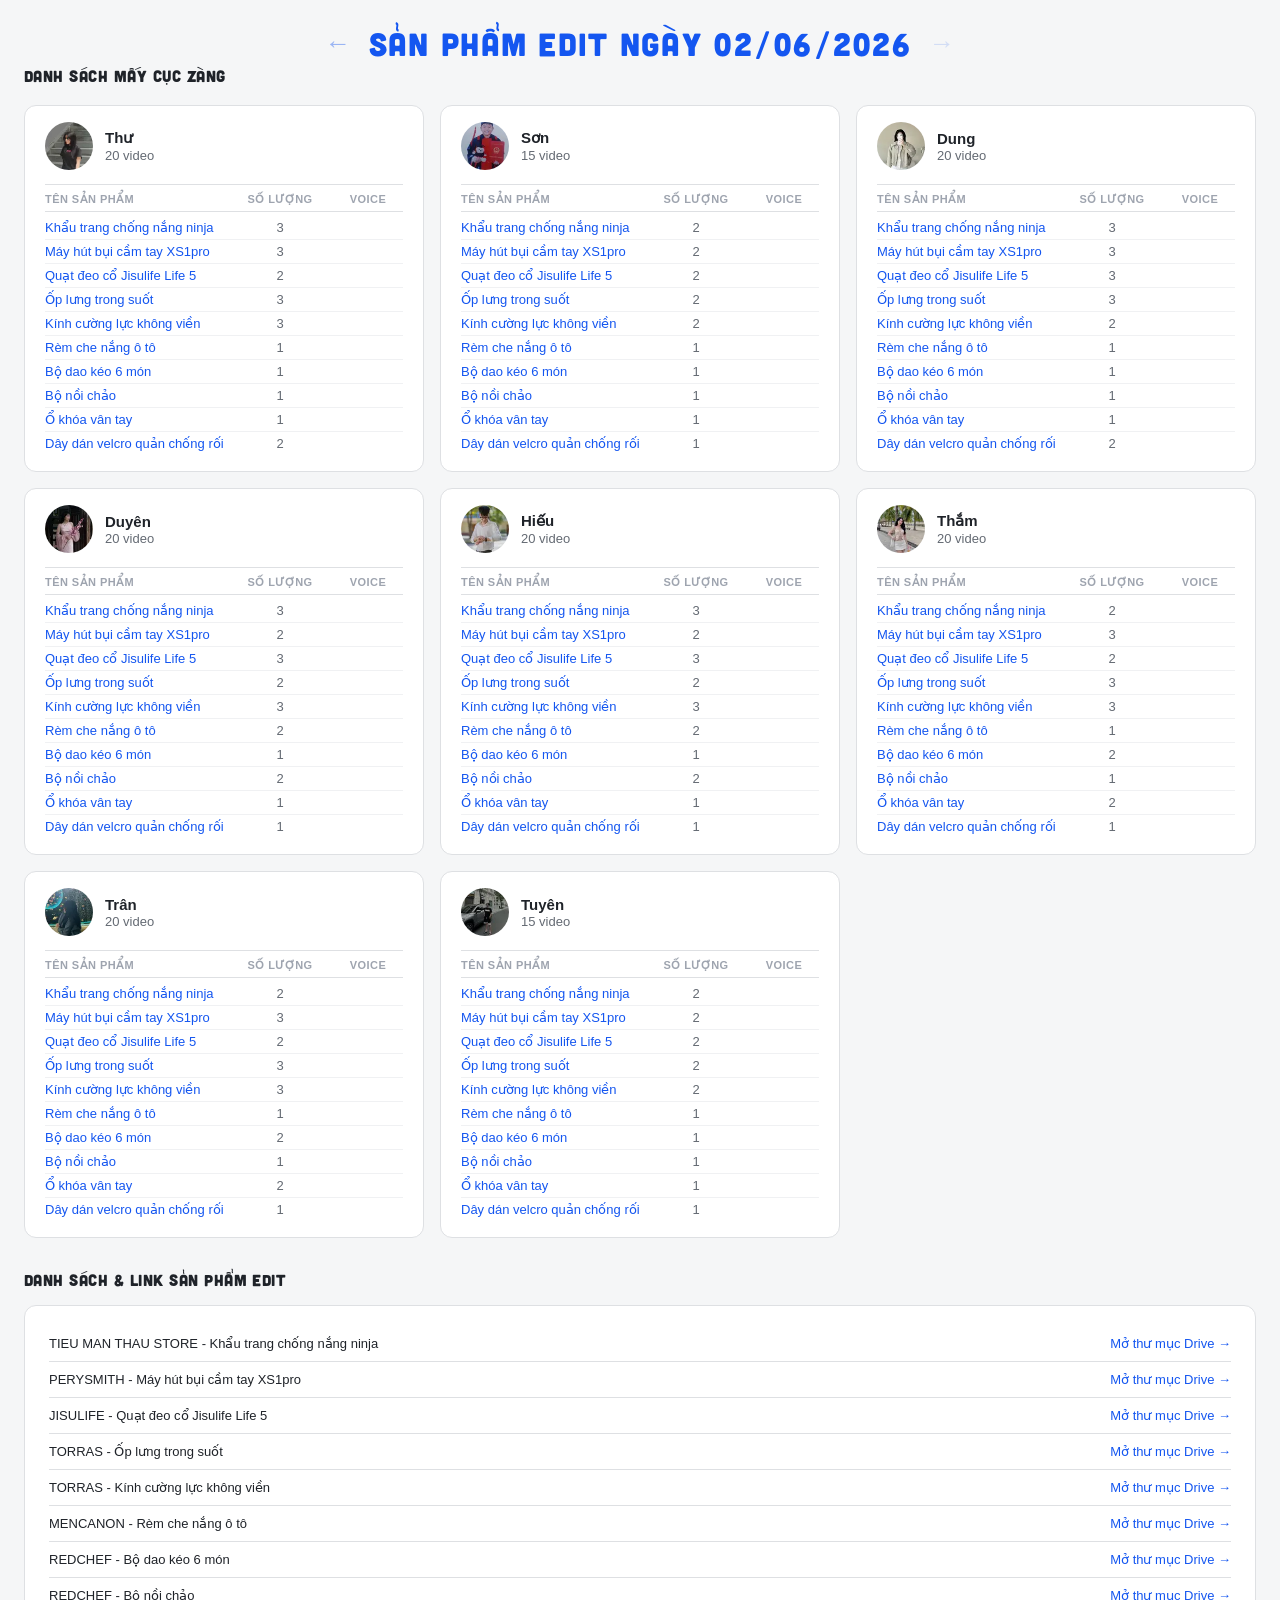
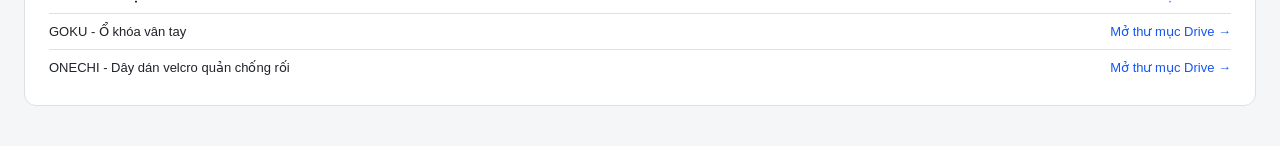
==== index.html @ f5880c79 "Fix: filter voice_state from dates, fix voice format" ====
<!DOCTYPE html>
<html lang="vi">
<head>
<meta charset="UTF-8">
<meta name="viewport" content="width=device-width, initial-scale=1.0">
<title>Phân công edit video</title>
<style>
@font-face{font-family:'Cubano';src:url('[data-uri]') format('opentype');}
*{box-sizing:border-box;margin:0;padding:0}
body{font-family:-apple-system,BlinkMacSystemFont,'Segoe UI',sans-serif;background:#F5F6F7;padding:24px;color:#1F2329}
.date-nav{display:flex;align-items:center;justify-content:center;gap:12px;width:100%;margin-bottom:4px}
.nav-btn{background:none;border:none;font-size:26px;cursor:pointer;color:#1456F0;padding:0 6px;line-height:1;opacity:0.4;transition:opacity .15s}
.nav-btn:hover:not(:disabled){opacity:1}
.nav-btn:disabled{opacity:0.15;cursor:default}
.date-banner{font-family:'Cubano',sans-serif;font-size:32px;font-weight:400;letter-spacing:0.04em;color:#1456F0;text-transform:uppercase}
h1{font-family:'Cubano',sans-serif;font-size:16px;font-weight:400;margin-bottom:20px;color:#1F2329;text-align:left;letter-spacing:0.03em}
.grid{display:grid;grid-template-columns:repeat(auto-fill,minmax(360px,1fr));gap:16px;margin-bottom:32px}
.card{background:#FFFFFF;border:1px solid #DEE0E3;border-radius:12px;padding:16px 20px}
.hdr{display:flex;align-items:center;gap:12px;margin-bottom:14px}
.av{width:48px;height:48px;border-radius:50%;object-fit:cover;flex-shrink:0}
.name{font-weight:600;font-size:15px;color:#1F2329}
.cnt{font-size:13px;color:#646A73;margin-top:1px}
.list{border-top:1px solid #DEE0E3;padding-top:8px}
.sp-header{display:grid;grid-template-columns:1fr 90px 70px;gap:8px;padding:0 0 5px 0;border-bottom:1px solid #DEE0E3;margin-bottom:4px}
.sp-header span{font-size:11px;font-weight:600;color:#9EA4AF;text-transform:uppercase;letter-spacing:0.04em;white-space:nowrap}
.sp-header .sp-vid,.sp-header .sp-voice{text-align:center}
.sp-row{display:grid;grid-template-columns:1fr 90px 70px;align-items:center;gap:8px;padding:4px 0;border-bottom:1px solid #F0F1F3}
.sp-row:last-child{border-bottom:none}
.sp-name{font-size:13px;color:#1456F0;font-weight:500}
.sp-vid{font-size:13px;color:#646A73;text-align:center;white-space:nowrap}
.sp-voice{font-size:13px;color:#D4580A;font-weight:500;text-align:center;white-space:nowrap}
.section{background:#FFFFFF;border:1px solid #DEE0E3;border-radius:12px;padding:20px 24px;margin-bottom:16px}
h2{font-family:'Cubano',sans-serif;font-size:16px;font-weight:400;margin-bottom:16px;color:#1F2329;letter-spacing:0.03em}
.link-table{width:100%;border-collapse:collapse}
.link-table tr{border-bottom:1px solid #DEE0E3}
.link-table tr:last-child{border-bottom:none}
.link-table td{padding:10px 0;font-size:13px}
.link-table td:first-child{color:#1F2329;width:55%}
.link-table td:last-child{text-align:right}
.link-table a{color:#1456F0;text-decoration:none;font-size:13px;font-weight:500}
.link-table a:hover{text-decoration:underline}
.no-link{color:#646A73;font-size:13px}
.loading{color:#646A73;font-size:13px;padding:12px 0}
</style>
</head>
<body>

<div class="date-nav">
  <button class="nav-btn" id="prev-btn" onclick="navigate(-1)" disabled>&#8592;</button>
  <div class="date-banner" id="date-banner">SẢN PHẨM EDIT NGÀY ...</div>
  <button class="nav-btn" id="next-btn" onclick="navigate(1)" disabled>&#8594;</button>
</div>
<h1>Danh sách mấy cục zàng</h1>

<div class="grid">
  <div class="card">
    <div class="hdr">
      <img class="av" src="[data-uri]" alt="Thư">
      <div><div class="name">Thư</div><div class="cnt" id="cnt-Thư"></div></div>
    </div>
    <div class="list" id="list-Thư"></div>
  </div>
  <div class="card">
    <div class="hdr">
      <img class="av" src="[data-uri]" alt="Sơn">
      <div><div class="name">Sơn</div><div class="cnt" id="cnt-Sơn"></div></div>
    </div>
    <div class="list" id="list-Sơn"></div>
  </div>
  <div class="card">
    <div class="hdr">
      <img class="av" src="[data-uri]" alt="Dung">
      <div><div class="name">Dung</div><div class="cnt" id="cnt-Dung"></div></div>
    </div>
    <div class="list" id="list-Dung"></div>
  </div>
  <div class="card">
    <div class="hdr">
      <img class="av" src="[data-uri]" alt="Duyên">
      <div><div class="name">Duyên</div><div class="cnt" id="cnt-Duyên"></div></div>
    </div>
    <div class="list" id="list-Duyên"></div>
  </div>
  <div class="card">
    <div class="hdr">
      <img class="av" src="[data-uri]" alt="Hiếu">
      <div><div class="name">Hiếu</div><div class="cnt" id="cnt-Hiếu"></div></div>
    </div>
    <div class="list" id="list-Hiếu"></div>
  </div>
  <div class="card">
    <div class="hdr">
      <img class="av" src="[data-uri]" alt="Thắm">
      <div><div class="name">Thắm</div><div class="cnt" id="cnt-Thắm"></div></div>
    </div>
    <div class="list" id="list-Thắm"></div>
  </div>
  <div class="card">
    <div class="hdr">
      <img class="av" src="[data-uri]" alt="Trân">
      <div><div class="name">Trân</div><div class="cnt" id="cnt-Trân"></div></div>
    </div>
    <div class="list" id="list-Trân"></div>
  </div>
  <div class="card">
    <div class="hdr">
      <img class="av" src="[data-uri]" alt="Tuyên">
      <div><div class="name">Tuyên</div><div class="cnt" id="cnt-Tuyên"></div></div>
    </div>
    <div class="list" id="list-Tuyên"></div>
  </div>
</div>

<h2>Danh sách &amp; link sản phẩm edit</h2>
<div class="section">
  <table class="link-table" id="link-table"><tr><td class="loading">Đang tải...</td></tr></table>
</div>

<script>
const EMPLOYEES = ['Thư','Sơn','Dung','Duyên','Hiếu','Thắm','Trân','Tuyên'];
let historyData = {};
let dates = [];
let idx = 0;

function cardName(fullName) {
  const idx = fullName.indexOf(' - ');
  return idx === -1 ? fullName : fullName.slice(idx + 3);
}

function fmtDate(iso) {
  const [y,m,d] = iso.split('-');
  return d+'/'+m+'/'+y;
}

function updateNav() {
  document.getElementById('prev-btn').disabled = idx <= 0;
  document.getElementById('next-btn').disabled = idx >= dates.length - 1;
}

function render(date) {
  const data = historyData[date];
  document.getElementById('date-banner').textContent = 'SẢN PHẨM EDIT NGÀY ' + fmtDate(date);
  EMPLOYEES.forEach(emp => {
    const listEl = document.getElementById('list-' + emp);
    const cntEl  = document.getElementById('cnt-'  + emp);
    if (!listEl) return;
    const empData = (data.assignments && data.assignments[emp]) || [];
    // Backward compat: old format là array, new format là {videos, voices}
    const videos = Array.isArray(empData) ? empData : (empData.videos || []);
    const voices = Array.isArray(empData) ? [] : (empData.voices || []);
    // Merge by product name
    const voiceMap = {};
    voices.forEach(v => { voiceMap[v.name] = v; });
    const allNames = [...new Set([...videos.map(v=>v.name), ...voices.map(v=>v.name)])];
    listEl.innerHTML = allNames.map(name => {
      const vid = videos.find(v => v.name === name);
      const voc = voiceMap[name];
      const vidCell = vid ? vid.count : '';
      const vocCell = voc ? (voc.voice_from !== undefined
        ? voc.voice_from + (voc.voice_to > voc.voice_from ? '-' + voc.voice_to : '')
        : voc.count) : '';
      return '<div class="sp-row"><span class="sp-name">'+cardName(name)+'</span><span class="sp-vid">'+vidCell+'</span><span class="sp-voice">'+vocCell+'</span></div>';
    }).join('');
    const totalVid = videos.reduce((s,p) => s+p.count, 0);
    if (cntEl) cntEl.textContent = totalVid + ' video';
    if (allNames.length) {
      listEl.innerHTML = '<div class="sp-header"><span>Tên sản phẩm</span><span class="sp-vid">Số lượng</span><span class="sp-voice">Voice</span></div>' + listEl.innerHTML;
    }
  });
  const table = document.getElementById('link-table');
  const links = data.links || [];
  table.innerHTML = links.map(l =>
    l.url
      ? '<tr><td>'+l.full_name+'</td><td><a href="'+l.url+'" target="_blank">Mở thư mục Drive &#8594;</a></td></tr>'
      : '<tr><td>'+l.full_name+'</td><td><span class="no-link">Không tìm thấy</span></td></tr>'
  ).join('');
}

function navigate(dir) {
  idx = Math.max(0, Math.min(dates.length-1, idx+dir));
  render(dates[idx]);
  updateNav();
}

(async function init() {
  try {
    const res = await fetch('/history.json?t='+Date.now());
    historyData = await res.json();
    dates = Object.keys(historyData).filter(k => /^\d{4}-\d{2}-\d{2}$/.test(k)).sort();
    idx = dates.length - 1;
    render(dates[idx]);
    updateNav();
  } catch(e) {
    const today = new Date();
    const iso = today.getFullYear()+'-'+String(today.getMonth()+1).padStart(2,'0')+'-'+String(today.getDate()).padStart(2,'0');
    document.getElementById('date-banner').textContent = 'SẢN PHẨM EDIT NGÀY ' + fmtDate(iso);
    document.getElementById('link-table').innerHTML = '<tr><td class="loading">Không tải được lịch sử</td></tr>';
  }
})();
</script>
</body>
</html>
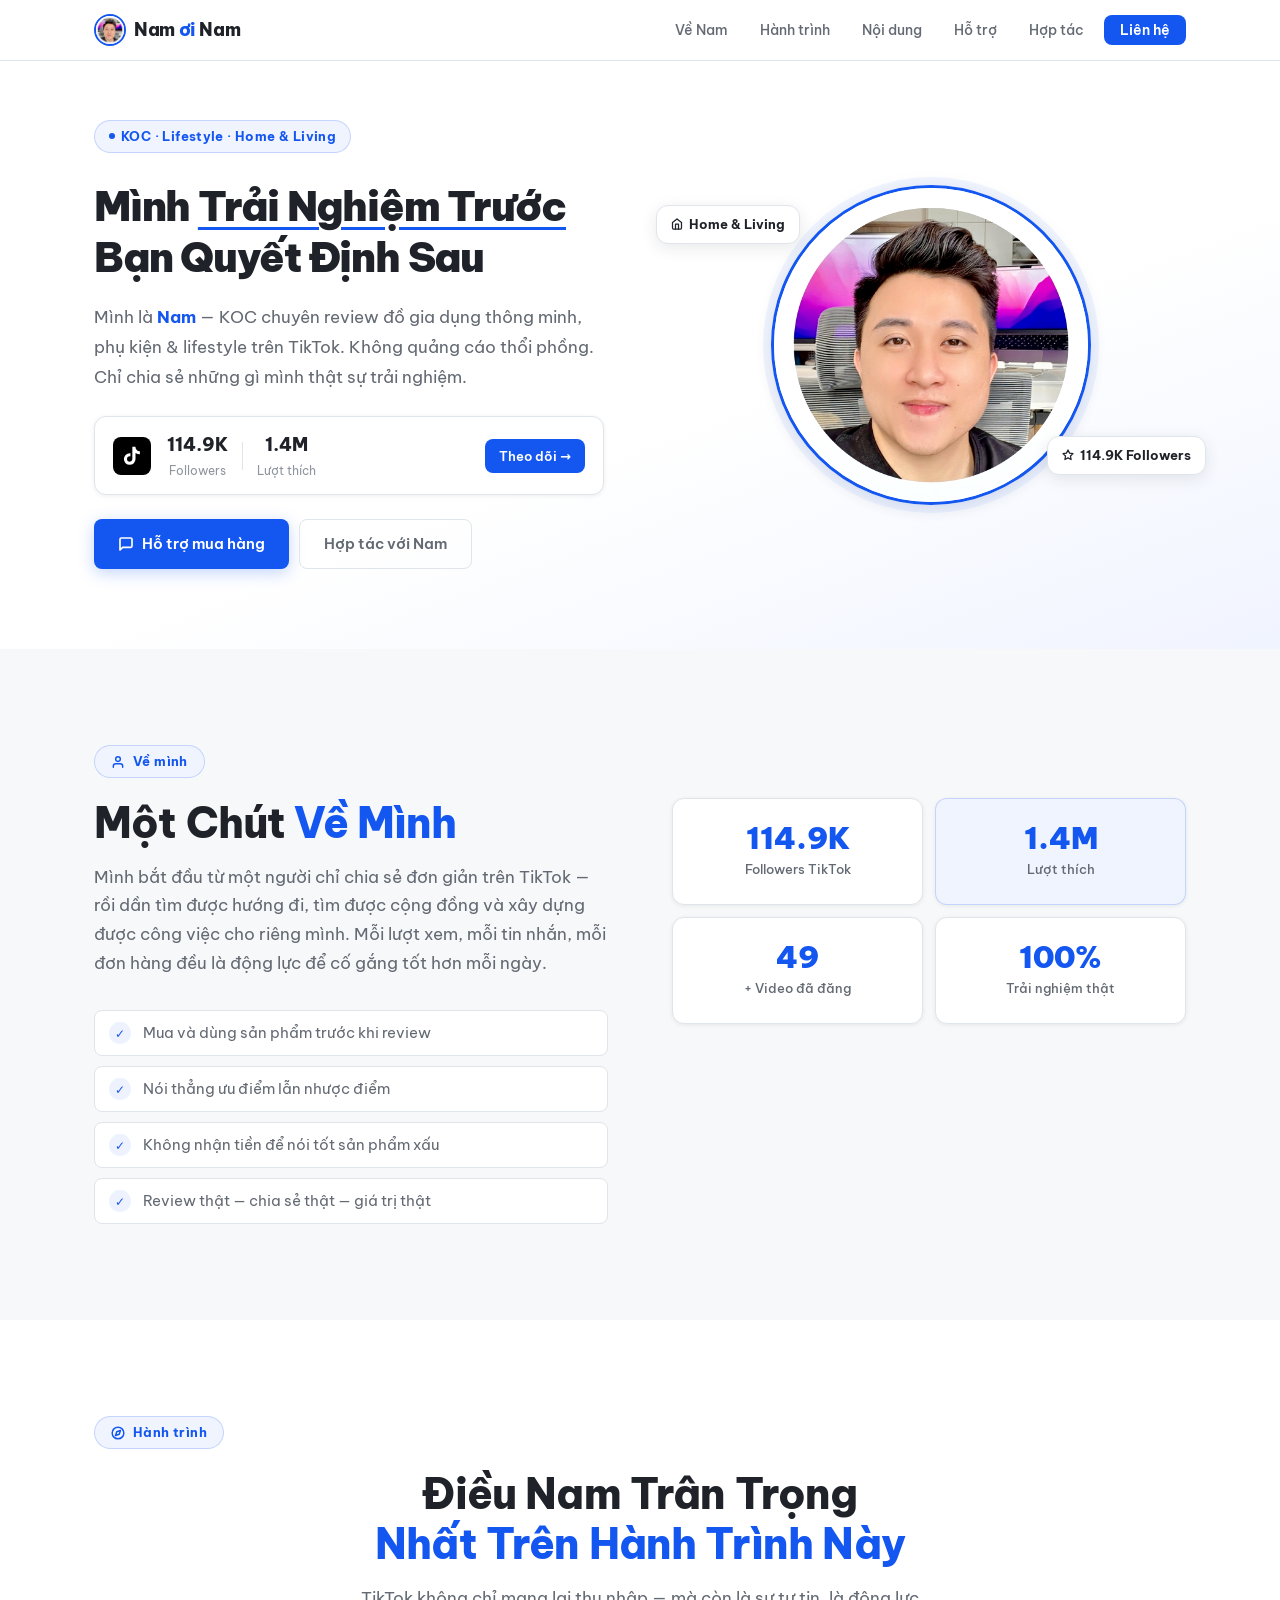
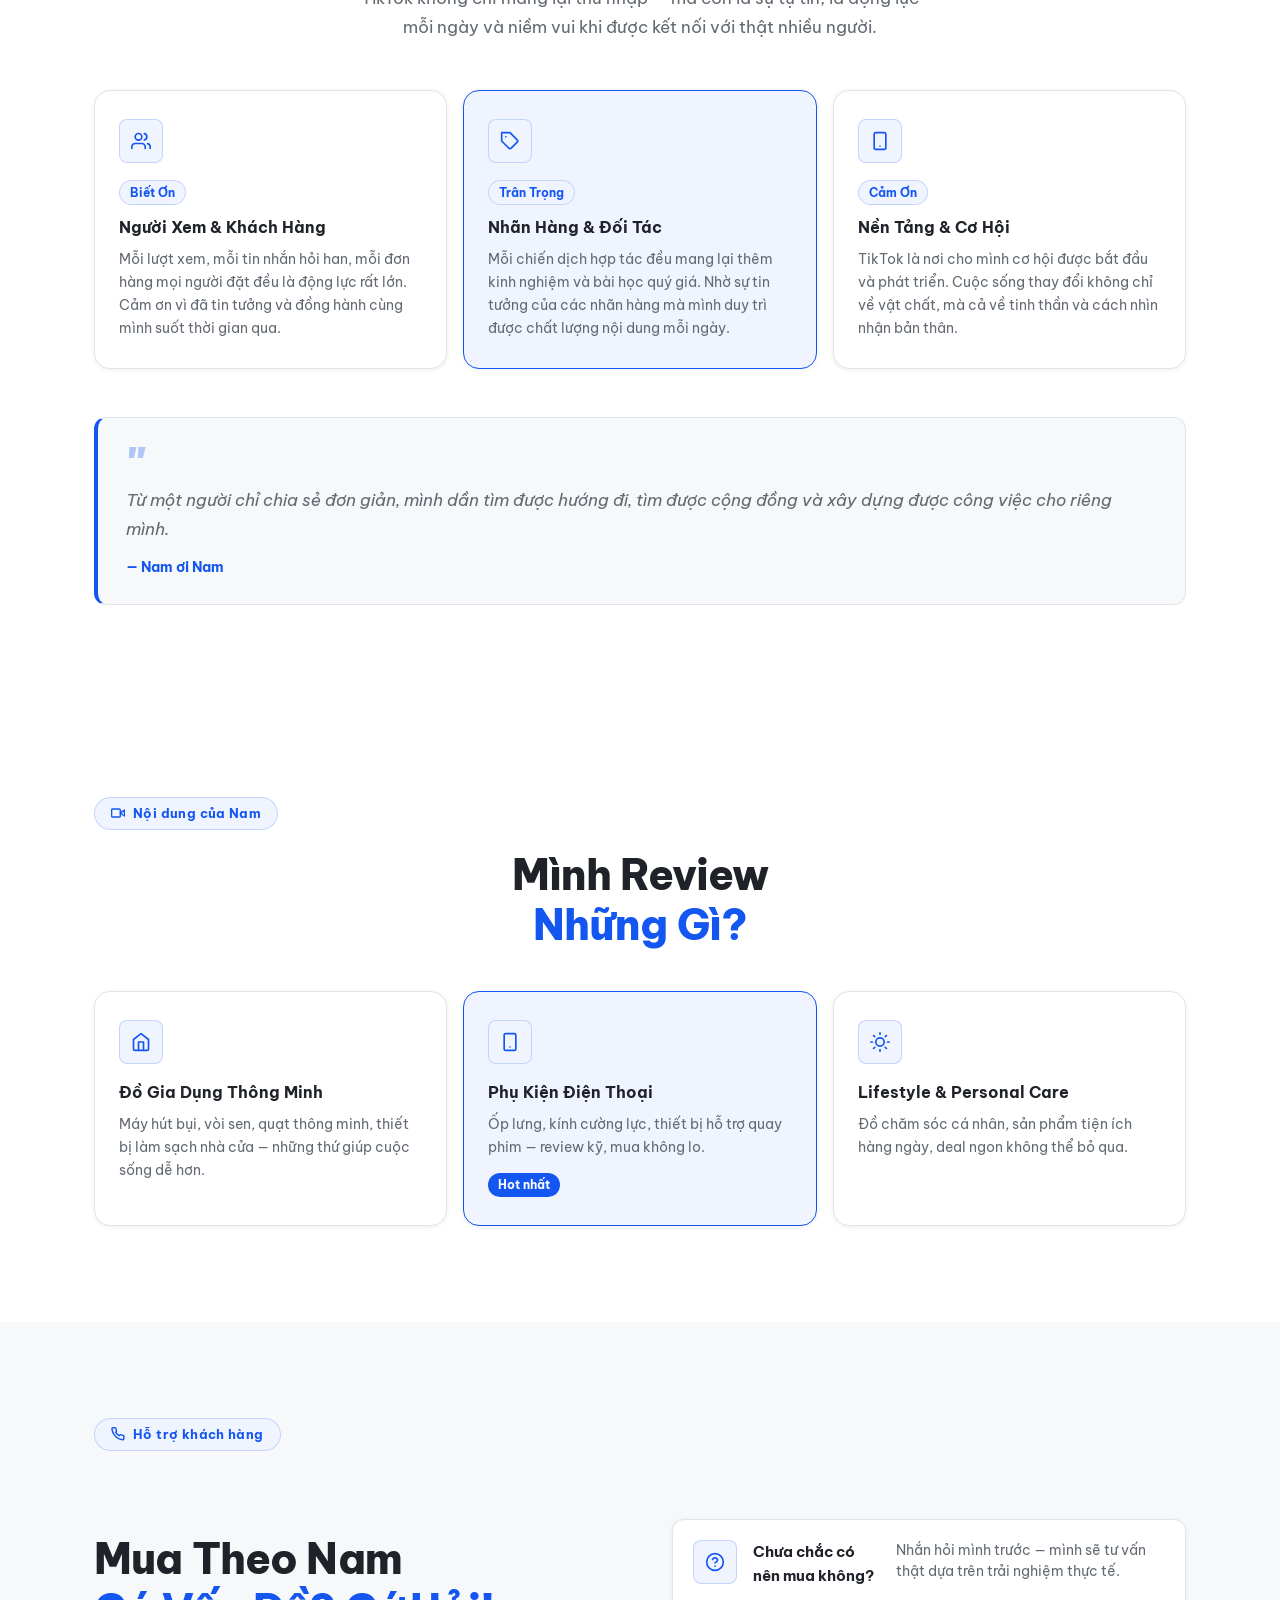
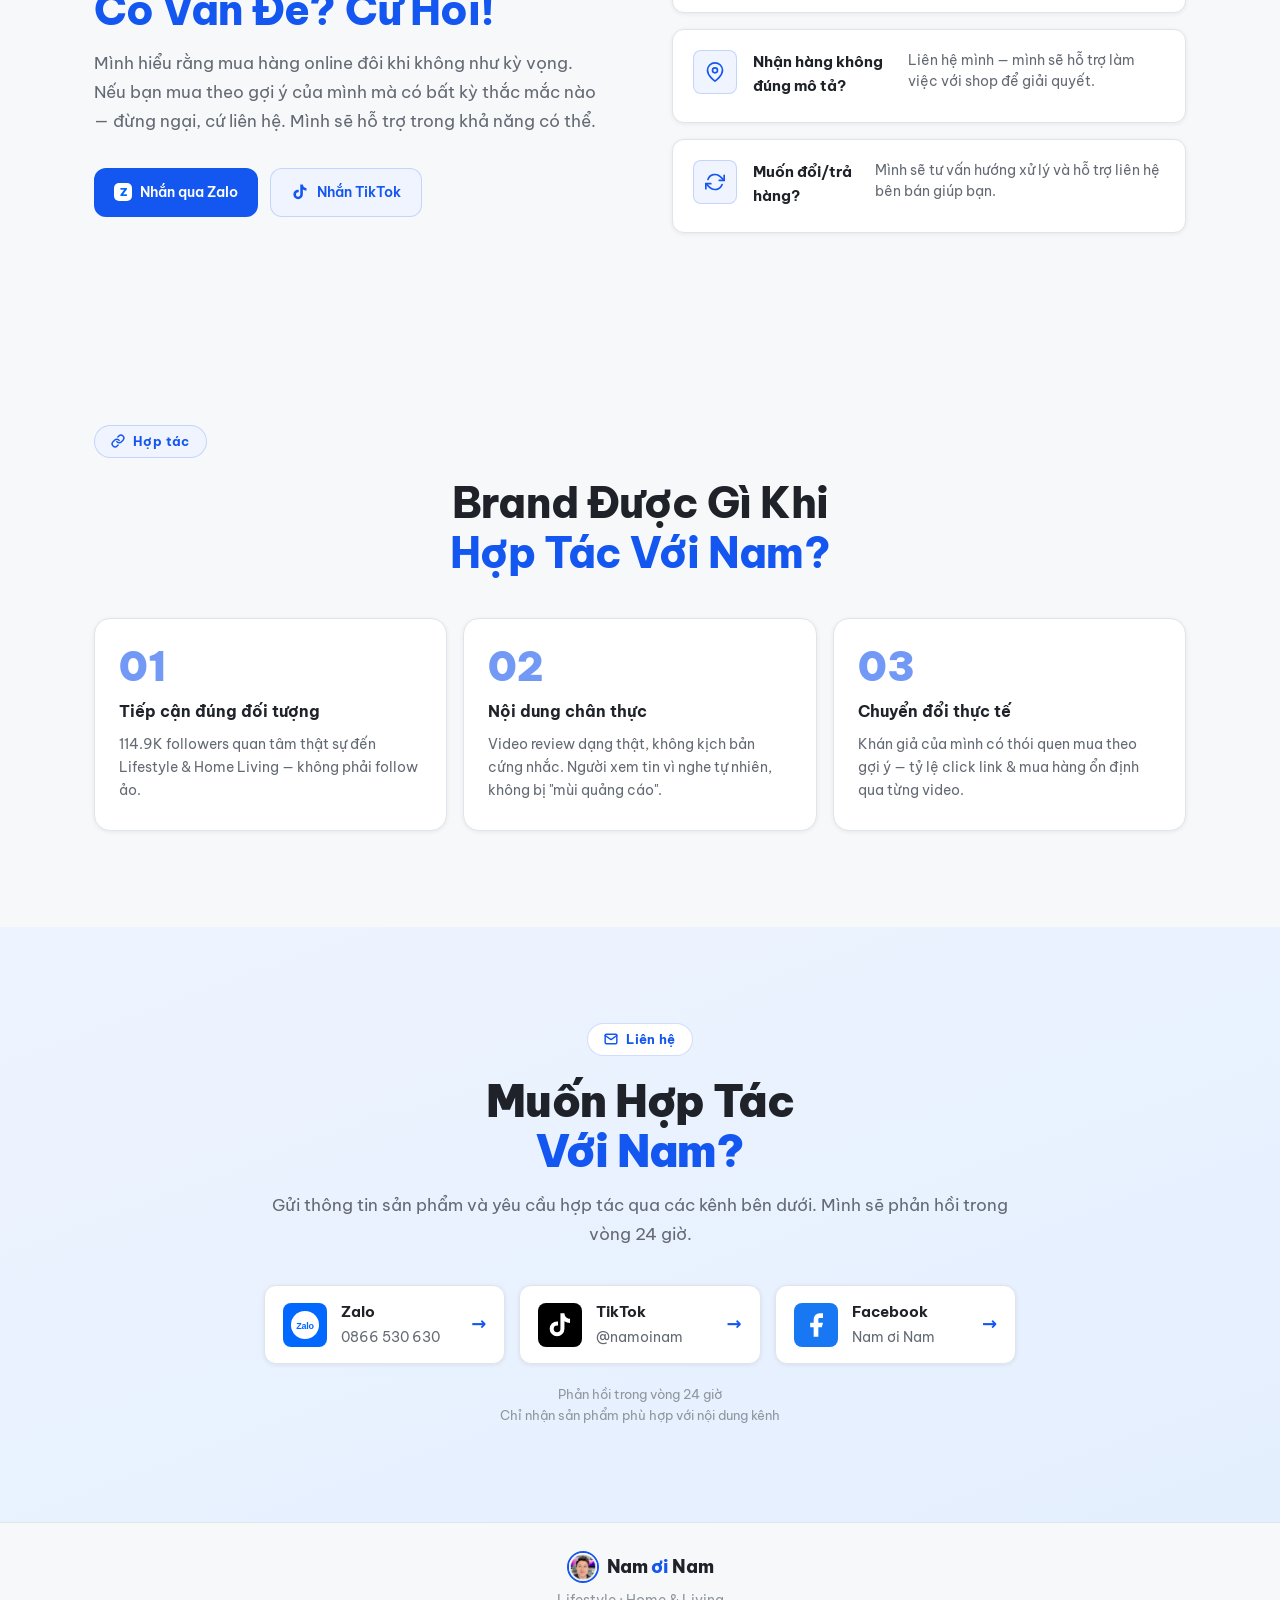
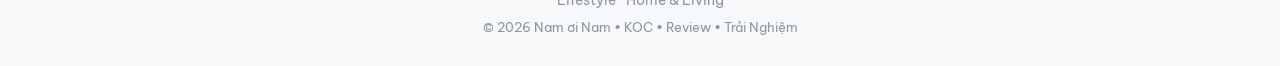
==== commit db374ddb: "Add personal landing page to root" ====
--- a/index.html
+++ b/index.html
@@ -1,202 +1,343 @@
 <!DOCTYPE html>
 <html lang="vi">
 <head>
-<meta charset="UTF-8">
-<meta name="viewport" content="width=device-width, initial-scale=1.0">
-<title>Phân công edit video</title>
-<style>
-@font-face{font-family:'Cubano';src:url('[data-uri]') format('opentype');}
-*{box-sizing:border-box;margin:0;padding:0}
-body{font-family:-apple-system,BlinkMacSystemFont,'Segoe UI',sans-serif;background:#F5F6F7;padding:24px;color:#1F2329}
-.date-nav{display:flex;align-items:center;justify-content:center;gap:12px;width:100%;margin-bottom:4px}
-.nav-btn{background:none;border:none;font-size:26px;cursor:pointer;color:#1456F0;padding:0 6px;line-height:1;opacity:0.4;transition:opacity .15s}
-.nav-btn:hover:not(:disabled){opacity:1}
-.nav-btn:disabled{opacity:0.15;cursor:default}
-.date-banner{font-family:'Cubano',sans-serif;font-size:32px;font-weight:400;letter-spacing:0.04em;color:#1456F0;text-transform:uppercase}
-h1{font-family:'Cubano',sans-serif;font-size:16px;font-weight:400;margin-bottom:20px;color:#1F2329;text-align:left;letter-spacing:0.03em}
-.grid{display:grid;grid-template-columns:repeat(auto-fill,minmax(360px,1fr));gap:16px;margin-bottom:32px}
-.card{background:#FFFFFF;border:1px solid #DEE0E3;border-radius:12px;padding:16px 20px}
-.hdr{display:flex;align-items:center;gap:12px;margin-bottom:14px}
-.av{width:48px;height:48px;border-radius:50%;object-fit:cover;flex-shrink:0}
-.name{font-weight:600;font-size:15px;color:#1F2329}
-.cnt{font-size:13px;color:#646A73;margin-top:1px}
-.list{border-top:1px solid #DEE0E3;padding-top:8px}
-.sp-header{display:grid;grid-template-columns:1fr 90px 70px;gap:8px;padding:0 0 5px 0;border-bottom:1px solid #DEE0E3;margin-bottom:4px}
-.sp-header span{font-size:11px;font-weight:600;color:#9EA4AF;text-transform:uppercase;letter-spacing:0.04em;white-space:nowrap}
-.sp-header .sp-vid,.sp-header .sp-voice{text-align:center}
-.sp-row{display:grid;grid-template-columns:1fr 90px 70px;align-items:center;gap:8px;padding:4px 0;border-bottom:1px solid #F0F1F3}
-.sp-row:last-child{border-bottom:none}
-.sp-name{font-size:13px;color:#1456F0;font-weight:500}
-.sp-vid{font-size:13px;color:#646A73;text-align:center;white-space:nowrap}
-.sp-voice{font-size:13px;color:#D4580A;font-weight:500;text-align:center;white-space:nowrap}
-.section{background:#FFFFFF;border:1px solid #DEE0E3;border-radius:12px;padding:20px 24px;margin-bottom:16px}
-h2{font-family:'Cubano',sans-serif;font-size:16px;font-weight:400;margin-bottom:16px;color:#1F2329;letter-spacing:0.03em}
-.link-table{width:100%;border-collapse:collapse}
-.link-table tr{border-bottom:1px solid #DEE0E3}
-.link-table tr:last-child{border-bottom:none}
-.link-table td{padding:10px 0;font-size:13px}
-.link-table td:first-child{color:#1F2329;width:55%}
-.link-table td:last-child{text-align:right}
-.link-table a{color:#1456F0;text-decoration:none;font-size:13px;font-weight:500}
-.link-table a:hover{text-decoration:underline}
-.no-link{color:#646A73;font-size:13px}
-.loading{color:#646A73;font-size:13px;padding:12px 0}
-</style>
+  <meta charset="UTF-8" />
+  <meta name="viewport" content="width=device-width, initial-scale=1.0" />
+  <title>Nam ơi Nam – KOC Lifestyle & Home Living</title>
+  <meta name="description" content="Nam ơi Nam – KOC review sản phẩm Lifestyle & Home Living. 114.9K followers TikTok. Mình review thật, bạn mua đúng." />
+  <link rel="preconnect" href="https://fonts.googleapis.com" />
+  <link rel="preconnect" href="https://fonts.gstatic.com" crossorigin />
+  <link href="https://fonts.googleapis.com/css2?family=Be+Vietnam+Pro:wght@300;400;500;600;700;800;900&display=swap" rel="stylesheet" />
+  <link rel="stylesheet" href="style.css?v=8" />
+  <link rel="icon" type="image/png" sizes="32x32" href="favicon-32.png" />
+  <link rel="icon" type="image/png" sizes="16x16" href="favicon-16.png" />
+  <link rel="shortcut icon" href="favicon-32.png" />
 </head>
 <body>
 
-<div class="date-nav">
-  <button class="nav-btn" id="prev-btn" onclick="navigate(-1)" disabled>&#8592;</button>
-  <div class="date-banner" id="date-banner">SẢN PHẨM EDIT NGÀY ...</div>
-  <button class="nav-btn" id="next-btn" onclick="navigate(1)" disabled>&#8594;</button>
-</div>
-<h1>Danh sách mấy cục zàng</h1>
-
-<div class="grid">
-  <div class="card">
-    <div class="hdr">
-      <img class="av" src="[data-uri]" alt="Thư">
-      <div><div class="name">Thư</div><div class="cnt" id="cnt-Thư"></div></div>
-    </div>
-    <div class="list" id="list-Thư"></div>
+  <!-- NAVBAR -->
+  <nav class="navbar" id="navbar">
+    <div class="nav-inner">
+      <a href="#hero" class="logo">
+        <div class="logo-icon"><img src="avatar.jpg" alt="Nam ơi Nam" /></div><span class="logo-text">Nam <em>ơi</em> Nam</span></a>
+      <ul class="nav-links" id="nav-links">
+        <li><a href="#about">Về Nam</a></li>
+        <li><a href="#journey">Hành trình</a></li>
+        <li><a href="#content">Nội dung</a></li>
+        <li><a href="#support">Hỗ trợ</a></li>
+        <li><a href="#collab">Hợp tác</a></li>
+        <li><a href="#contact" class="btn-nav">Liên hệ</a></li>
+      </ul>
+      <button class="burger" id="burger" aria-label="Menu">
+        <span></span><span></span><span></span>
+      </button>
+    </div>
+  </nav>
+
+  <!-- MOBILE MENU OVERLAY -->
+  <div id="mobile-menu" class="mobile-menu" role="dialog" aria-modal="true" aria-label="Menu điều hướng">
+    <button class="mobile-menu-close" id="mobile-menu-close" aria-label="Đóng menu">✕</button>
+    <nav>
+      <a href="#about" class="mobile-menu-link">Về Nam</a>
+      <a href="#journey" class="mobile-menu-link">Hành trình</a>
+      <a href="#content" class="mobile-menu-link">Nội dung</a>
+      <a href="#support" class="mobile-menu-link">Hỗ trợ</a>
+      <a href="#collab" class="mobile-menu-link">Hợp tác</a>
+      <a href="#contact" class="mobile-menu-link mobile-menu-cta">Liên hệ</a>
+    </nav>
   </div>
-  <div class="card">
-    <div class="hdr">
-      <img class="av" src="[data-uri]" alt="Sơn">
-      <div><div class="name">Sơn</div><div class="cnt" id="cnt-Sơn"></div></div>
-    </div>
-    <div class="list" id="list-Sơn"></div>
-  </div>
-  <div class="card">
-    <div class="hdr">
-      <img class="av" src="[data-uri]" alt="Dung">
-      <div><div class="name">Dung</div><div class="cnt" id="cnt-Dung"></div></div>
-    </div>
-    <div class="list" id="list-Dung"></div>
-  </div>
-  <div class="card">
-    <div class="hdr">
-      <img class="av" src="[data-uri]" alt="Duyên">
-      <div><div class="name">Duyên</div><div class="cnt" id="cnt-Duyên"></div></div>
-    </div>
-    <div class="list" id="list-Duyên"></div>
-  </div>
-  <div class="card">
-    <div class="hdr">
-      <img class="av" src="[data-uri]" alt="Hiếu">
-      <div><div class="name">Hiếu</div><div class="cnt" id="cnt-Hiếu"></div></div>
-    </div>
-    <div class="list" id="list-Hiếu"></div>
-  </div>
-  <div class="card">
-    <div class="hdr">
-      <img class="av" src="[data-uri]" alt="Thắm">
-      <div><div class="name">Thắm</div><div class="cnt" id="cnt-Thắm"></div></div>
-    </div>
-    <div class="list" id="list-Thắm"></div>
-  </div>
-  <div class="card">
-    <div class="hdr">
-      <img class="av" src="[data-uri]" alt="Trân">
-      <div><div class="name">Trân</div><div class="cnt" id="cnt-Trân"></div></div>
-    </div>
-    <div class="list" id="list-Trân"></div>
-  </div>
-  <div class="card">
-    <div class="hdr">
-      <img class="av" src="[data-uri]" alt="Tuyên">
-      <div><div class="name">Tuyên</div><div class="cnt" id="cnt-Tuyên"></div></div>
-    </div>
-    <div class="list" id="list-Tuyên"></div>
-  </div>
-</div>
-
-<h2>Danh sách &amp; link sản phẩm edit</h2>
-<div class="section">
-  <table class="link-table" id="link-table"><tr><td class="loading">Đang tải...</td></tr></table>
-</div>
-
-<script>
-const EMPLOYEES = ['Thư','Sơn','Dung','Duyên','Hiếu','Thắm','Trân','Tuyên'];
-let historyData = {};
-let dates = [];
-let idx = 0;
-
-function cardName(fullName) {
-  const idx = fullName.indexOf(' - ');
-  return idx === -1 ? fullName : fullName.slice(idx + 3);
-}
-
-function fmtDate(iso) {
-  const [y,m,d] = iso.split('-');
-  return d+'/'+m+'/'+y;
-}
-
-function updateNav() {
-  document.getElementById('prev-btn').disabled = idx <= 0;
-  document.getElementById('next-btn').disabled = idx >= dates.length - 1;
-}
-
-function render(date) {
-  const data = historyData[date];
-  document.getElementById('date-banner').textContent = 'SẢN PHẨM EDIT NGÀY ' + fmtDate(date);
-  EMPLOYEES.forEach(emp => {
-    const listEl = document.getElementById('list-' + emp);
-    const cntEl  = document.getElementById('cnt-'  + emp);
-    if (!listEl) return;
-    const empData = (data.assignments && data.assignments[emp]) || [];
-    // Backward compat: old format là array, new format là {videos, voices}
-    const videos = Array.isArray(empData) ? empData : (empData.videos || []);
-    const voices = Array.isArray(empData) ? [] : (empData.voices || []);
-    // Merge by product name
-    const voiceMap = {};
-    voices.forEach(v => { voiceMap[v.name] = v; });
-    const allNames = [...new Set([...videos.map(v=>v.name), ...voices.map(v=>v.name)])];
-    listEl.innerHTML = allNames.map(name => {
-      const vid = videos.find(v => v.name === name);
-      const voc = voiceMap[name];
-      const vidCell = vid ? vid.count : '';
-      const vocCell = voc ? (voc.voice_from !== undefined
-        ? voc.voice_from + (voc.voice_to > voc.voice_from ? '-' + voc.voice_to : '')
-        : voc.count) : '';
-      return '<div class="sp-row"><span class="sp-name">'+cardName(name)+'</span><span class="sp-vid">'+vidCell+'</span><span class="sp-voice">'+vocCell+'</span></div>';
-    }).join('');
-    const totalVid = videos.reduce((s,p) => s+p.count, 0);
-    if (cntEl) cntEl.textContent = totalVid + ' video';
-    if (allNames.length) {
-      listEl.innerHTML = '<div class="sp-header"><span>Tên sản phẩm</span><span class="sp-vid">Số lượng</span><span class="sp-voice">Voice</span></div>' + listEl.innerHTML;
-    }
-  });
-  const table = document.getElementById('link-table');
-  const links = data.links || [];
-  table.innerHTML = links.map(l =>
-    l.url
-      ? '<tr><td>'+l.full_name+'</td><td><a href="'+l.url+'" target="_blank">Mở thư mục Drive &#8594;</a></td></tr>'
-      : '<tr><td>'+l.full_name+'</td><td><span class="no-link">Không tìm thấy</span></td></tr>'
-  ).join('');
-}
-
-function navigate(dir) {
-  idx = Math.max(0, Math.min(dates.length-1, idx+dir));
-  render(dates[idx]);
-  updateNav();
-}
-
-(async function init() {
-  try {
-    const res = await fetch('/history.json?t='+Date.now());
-    historyData = await res.json();
-    dates = Object.keys(historyData).filter(k => /^\d{4}-\d{2}-\d{2}$/.test(k)).sort();
-    idx = dates.length - 1;
-    render(dates[idx]);
-    updateNav();
-  } catch(e) {
-    const today = new Date();
-    const iso = today.getFullYear()+'-'+String(today.getMonth()+1).padStart(2,'0')+'-'+String(today.getDate()).padStart(2,'0');
-    document.getElementById('date-banner').textContent = 'SẢN PHẨM EDIT NGÀY ' + fmtDate(iso);
-    document.getElementById('link-table').innerHTML = '<tr><td class="loading">Không tải được lịch sử</td></tr>';
-  }
-})();
-</script>
+
+  <!-- HERO -->
+  <section class="hero" id="hero">
+    <div class="hero-inner">
+      <!-- LEFT: Text -->
+      <div class="hero-text">
+        <div class="hero-badge">
+          <span class="dot"></span> KOC · Lifestyle · Home &amp; Living
+        </div>
+        <h1 class="hero-title">
+          Mình <span class="underline">Trải Nghiệm Trước</span><br />
+          Bạn Quyết Định Sau
+        </h1>
+        <p class="hero-desc">
+          Mình là <strong>Nam</strong> — KOC chuyên review đồ gia dụng thông minh, phụ kiện &amp; lifestyle trên TikTok. Không quảng cáo thổi phồng. Chỉ chia sẻ những gì mình thật sự trải nghiệm.
+        </p>
+
+        <!-- TikTok stats -->
+        <div class="tiktok-card">
+          <div class="tt-logo">
+            <svg width="22" height="22" viewBox="0 0 24 24" fill="white"><path d="M19.59 6.69a4.83 4.83 0 0 1-3.77-4.25V2h-3.45v13.67a2.89 2.89 0 0 1-2.88 2.5 2.89 2.89 0 0 1-2.89-2.89 2.89 2.89 0 0 1 2.89-2.89c.28 0 .54.04.79.1V9.01a6.27 6.27 0 0 0-.79-.05 6.34 6.34 0 0 0-6.34 6.34 6.34 6.34 0 0 0 6.34 6.34 6.34 6.34 0 0 0 6.33-6.34V8.69a8.18 8.18 0 0 0 4.78 1.52V6.73a4.85 4.85 0 0 1-1-.04z"/></svg>
+          </div>
+          <div class="tt-stats">
+            <div class="tt-stat">
+              <span class="tt-num">114.9K</span>
+              <span class="tt-label">Followers</span>
+            </div>
+            <div class="tt-divider"></div>
+            <div class="tt-stat">
+              <span class="tt-num">1.4M</span>
+              <span class="tt-label">Lượt thích</span>
+            </div>
+          </div>
+          <a href="https://www.tiktok.com/@namoinam" target="_blank" rel="noopener" class="tt-follow">Theo dõi →</a>
+        </div>
+
+        <div class="hero-ctas">
+          <a href="#support" class="btn-primary">
+            <svg width="16" height="16" viewBox="0 0 24 24" fill="none" stroke="currentColor" stroke-width="2.5" stroke-linecap="round" stroke-linejoin="round"><path d="M21 15a2 2 0 0 1-2 2H7l-4 4V5a2 2 0 0 1 2-2h14a2 2 0 0 1 2 2z"/></svg>
+            Hỗ trợ mua hàng
+          </a>
+          <a href="#collab" class="btn-ghost">Hợp tác với Nam</a>
+        </div>
+      </div>
+
+      <!-- RIGHT: Photo -->
+      <div class="hero-photo">
+        <div class="photo-glow"></div>
+        <div class="photo-ring">
+          <img src="avatar.jpg" alt="Nam ơi Nam – KOC Lifestyle" style="filter: brightness(1.05) contrast(1.02);" />
+        </div>
+        <div class="photo-badge-1">
+          <svg width="12" height="12" viewBox="0 0 24 24" fill="none" stroke="currentColor" stroke-width="2.5" stroke-linecap="round" stroke-linejoin="round"><path d="M3 9l9-7 9 7v11a2 2 0 0 1-2 2H5a2 2 0 0 1-2-2z"/><polyline points="9 22 9 12 15 12 15 22"/></svg>
+          Home &amp; Living
+        </div>
+        <div class="photo-badge-2">
+          <svg width="12" height="12" viewBox="0 0 24 24" fill="none" stroke="currentColor" stroke-width="2.5" stroke-linecap="round" stroke-linejoin="round"><polygon points="12 2 15.09 8.26 22 9.27 17 14.14 18.18 21.02 12 17.77 5.82 21.02 7 14.14 2 9.27 8.91 8.26 12 2"/></svg>
+          114.9K Followers
+        </div>
+      </div>
+    </div>
+  </section>
+
+  <!-- ABOUT -->
+  <section class="about section" id="about">
+    <div class="container">
+      <div class="section-label"><svg width="14" height="14" viewBox="0 0 24 24" fill="none" stroke="currentColor" stroke-width="2.5" stroke-linecap="round" stroke-linejoin="round"><path d="M20 21v-2a4 4 0 0 0-4-4H8a4 4 0 0 0-4 4v2"/><circle cx="12" cy="7" r="4"/></svg> Về mình</div>
+      <div class="about-grid">
+        <div class="about-left">
+          <h2 class="section-title">Một Chút <span class="accent">Về Mình</span></h2>
+          <p class="section-desc">Mình bắt đầu từ một người chỉ chia sẻ đơn giản trên TikTok — rồi dần tìm được hướng đi, tìm được cộng đồng và xây dựng được công việc cho riêng mình. Mỗi lượt xem, mỗi tin nhắn, mỗi đơn hàng đều là động lực để cố gắng tốt hơn mỗi ngày.</p>
+          <div class="trust-list">
+            <div class="trust-item"><span class="trust-check">✓</span> Mua và dùng sản phẩm trước khi review</div>
+            <div class="trust-item"><span class="trust-check">✓</span> Nói thẳng ưu điểm lẫn nhược điểm</div>
+            <div class="trust-item"><span class="trust-check">✓</span> Không nhận tiền để nói tốt sản phẩm xấu</div>
+            <div class="trust-item"><span class="trust-check">✓</span> Review thật — chia sẻ thật — giá trị thật</div>
+          </div>
+        </div>
+        <div class="about-right">
+          <div class="stat-card"><div class="stat-big" data-target="114900">0</div><div class="stat-unit">Followers TikTok</div></div>
+          <div class="stat-card accent-card"><div class="stat-big" data-target="1400000">0</div><div class="stat-unit">Lượt thích</div></div>
+          <div class="stat-card"><div class="stat-big" data-target="50">0</div><div class="stat-unit">+ Video đã đăng</div></div>
+          <div class="stat-card"><div class="stat-big">100%</div><div class="stat-unit">Trải nghiệm thật</div></div>
+        </div>
+      </div>
+    </div>
+  </section>
+
+  <!-- JOURNEY -->
+  <section class="journey section" id="journey">
+    <div class="container">
+      <div class="section-label"><svg width="14" height="14" viewBox="0 0 24 24" fill="none" stroke="currentColor" stroke-width="2.5" stroke-linecap="round" stroke-linejoin="round"><circle cx="12" cy="12" r="10"/><polygon points="16.24 7.76 14.12 14.12 7.76 16.24 9.88 9.88 16.24 7.76"/></svg> Hành trình</div>
+      <h2 class="section-title" style="text-align:center">Điều Nam Trân Trọng<br /><span class="accent">Nhất Trên Hành Trình Này</span></h2>
+      <p class="section-desc" style="text-align:center;max-width:560px;margin:0 auto 48px">TikTok không chỉ mang lại thu nhập — mà còn là sự tự tin, là động lực mỗi ngày và niềm vui khi được kết nối với thật nhiều người.</p>
+      <div class="journey-grid">
+        <div class="journey-card">
+          <div class="icon-box">
+            <svg width="20" height="20" viewBox="0 0 24 24" fill="none" stroke="currentColor" stroke-width="2" stroke-linecap="round" stroke-linejoin="round"><path d="M17 21v-2a4 4 0 0 0-4-4H5a4 4 0 0 0-4 4v2"/><circle cx="9" cy="7" r="4"/><path d="M23 21v-2a4 4 0 0 0-3-3.87"/><path d="M16 3.13a4 4 0 0 1 0 7.75"/></svg>
+          </div>
+          <div class="journey-priority">Biết Ơn</div>
+          <h3>Người Xem &amp; Khách Hàng</h3>
+          <p>Mỗi lượt xem, mỗi tin nhắn hỏi han, mỗi đơn hàng mọi người đặt đều là động lực rất lớn. Cảm ơn vì đã tin tưởng và đồng hành cùng mình suốt thời gian qua.</p>
+        </div>
+        <div class="journey-card featured">
+          <div class="icon-box">
+            <svg width="20" height="20" viewBox="0 0 24 24" fill="none" stroke="currentColor" stroke-width="2" stroke-linecap="round" stroke-linejoin="round"><path d="M20.59 13.41l-7.17 7.17a2 2 0 0 1-2.83 0L2 12V2h10l8.59 8.59a2 2 0 0 1 0 2.82z"/><line x1="7" y1="7" x2="7.01" y2="7"/></svg>
+          </div>
+          <div class="journey-priority">Trân Trọng</div>
+          <h3>Nhãn Hàng &amp; Đối Tác</h3>
+          <p>Mỗi chiến dịch hợp tác đều mang lại thêm kinh nghiệm và bài học quý giá. Nhờ sự tin tưởng của các nhãn hàng mà mình duy trì được chất lượng nội dung mỗi ngày.</p>
+        </div>
+        <div class="journey-card">
+          <div class="icon-box">
+            <svg width="20" height="20" viewBox="0 0 24 24" fill="none" stroke="currentColor" stroke-width="2" stroke-linecap="round" stroke-linejoin="round"><rect x="5" y="2" width="14" height="20" rx="2" ry="2"/><line x1="12" y1="18" x2="12.01" y2="18"/></svg>
+          </div>
+          <div class="journey-priority">Cảm Ơn</div>
+          <h3>Nền Tảng &amp; Cơ Hội</h3>
+          <p>TikTok là nơi cho mình cơ hội được bắt đầu và phát triển. Cuộc sống thay đổi không chỉ về vật chất, mà cả về tinh thần và cách nhìn nhận bản thân.</p>
+        </div>
+      </div>
+      <div class="journey-quote">
+        <span class="quote-mark">"</span>
+        Từ một người chỉ chia sẻ đơn giản, mình dần tìm được hướng đi, tìm được cộng đồng và xây dựng được công việc cho riêng mình.
+        <span class="quote-author">— Nam ơi Nam</span>
+      </div>
+    </div>
+  </section>
+
+  <!-- CONTENT CATEGORIES -->
+  <section class="content-section section" id="content">
+    <div class="container">
+      <div class="section-label"><svg width="14" height="14" viewBox="0 0 24 24" fill="none" stroke="currentColor" stroke-width="2.5" stroke-linecap="round" stroke-linejoin="round"><polygon points="23 7 16 12 23 17 23 7"/><rect x="1" y="5" width="15" height="14" rx="2" ry="2"/></svg> Nội dung của Nam</div>
+      <h2 class="section-title" style="text-align:center">Mình Review<br /><span class="accent">Những Gì?</span></h2>
+      <div class="content-grid">
+        <div class="content-card">
+          <div class="icon-box">
+            <svg width="20" height="20" viewBox="0 0 24 24" fill="none" stroke="currentColor" stroke-width="2" stroke-linecap="round" stroke-linejoin="round"><path d="M3 9l9-7 9 7v11a2 2 0 0 1-2 2H5a2 2 0 0 1-2-2z"/><polyline points="9 22 9 12 15 12 15 22"/></svg>
+          </div>
+          <h3>Đồ Gia Dụng Thông Minh</h3>
+          <p>Máy hút bụi, vòi sen, quạt thông minh, thiết bị làm sạch nhà cửa — những thứ giúp cuộc sống dễ hơn.</p>
+        </div>
+        <div class="content-card featured">
+          <div class="icon-box">
+            <svg width="20" height="20" viewBox="0 0 24 24" fill="none" stroke="currentColor" stroke-width="2" stroke-linecap="round" stroke-linejoin="round"><rect x="5" y="2" width="14" height="20" rx="2" ry="2"/><line x1="12" y1="18" x2="12.01" y2="18"/></svg>
+          </div>
+          <h3>Phụ Kiện Điện Thoại</h3>
+          <p>Ốp lưng, kính cường lực, thiết bị hỗ trợ quay phim — review kỹ, mua không lo.</p>
+          <div class="featured-tag">Hot nhất</div>
+        </div>
+        <div class="content-card">
+          <div class="icon-box">
+            <svg width="20" height="20" viewBox="0 0 24 24" fill="none" stroke="currentColor" stroke-width="2" stroke-linecap="round" stroke-linejoin="round"><circle cx="12" cy="12" r="5"/><line x1="12" y1="1" x2="12" y2="3"/><line x1="12" y1="21" x2="12" y2="23"/><line x1="4.22" y1="4.22" x2="5.64" y2="5.64"/><line x1="18.36" y1="18.36" x2="19.78" y2="19.78"/><line x1="1" y1="12" x2="3" y2="12"/><line x1="21" y1="12" x2="23" y2="12"/><line x1="4.22" y1="19.78" x2="5.64" y2="18.36"/><line x1="18.36" y1="5.64" x2="19.78" y2="4.22"/></svg>
+          </div>
+          <h3>Lifestyle &amp; Personal Care</h3>
+          <p>Đồ chăm sóc cá nhân, sản phẩm tiện ích hàng ngày, deal ngon không thể bỏ qua.</p>
+        </div>
+      </div>
+    </div>
+  </section>
+
+  <!-- CUSTOMER SUPPORT -->
+  <section class="support section" id="support">
+    <div class="container">
+      <div class="section-label"><svg width="14" height="14" viewBox="0 0 24 24" fill="none" stroke="currentColor" stroke-width="2.5" stroke-linecap="round" stroke-linejoin="round"><path d="M22 16.92v3a2 2 0 0 1-2.18 2 19.79 19.79 0 0 1-8.63-3.07A19.5 19.5 0 0 1 4.69 12a19.79 19.79 0 0 1-3.07-8.67A2 2 0 0 1 3.6 1.27h3a2 2 0 0 1 2 1.72c.127.96.361 1.903.7 2.81a2 2 0 0 1-.45 2.11L7.91 8.84a16 16 0 0 0 6 6l1.27-.93a2 2 0 0 1 2.11-.45c.907.339 1.85.573 2.81.7A2 2 0 0 1 22 16.92z"/></svg> Hỗ trợ khách hàng</div>
+      <div class="support-layout">
+        <div class="support-left">
+          <h2 class="section-title">Mua Theo Nam<br /><span class="accent">Có Vấn Đề? Cứ Hỏi!</span></h2>
+          <p class="section-desc">Mình hiểu rằng mua hàng online đôi khi không như kỳ vọng. Nếu bạn mua theo gợi ý của mình mà có bất kỳ thắc mắc nào — đừng ngại, cứ liên hệ. Mình sẽ hỗ trợ trong khả năng có thể.</p>
+          <div class="support-channels">
+            <a href="https://zalo.me/0866530630" target="_blank" rel="noopener" class="support-btn" id="support-zalo">
+              <span class="zalo-badge">Z</span>
+              Nhắn qua Zalo
+            </a>
+            <a href="https://www.tiktok.com/@namoinam" target="_blank" rel="noopener" class="support-btn secondary" id="support-tiktok">
+              <svg width="18" height="18" viewBox="0 0 24 24" fill="currentColor"><path d="M19.59 6.69a4.83 4.83 0 0 1-3.77-4.25V2h-3.45v13.67a2.89 2.89 0 0 1-2.88 2.5 2.89 2.89 0 0 1-2.89-2.89 2.89 2.89 0 0 1 2.89-2.89c.28 0 .54.04.79.1V9.01a6.27 6.27 0 0 0-.79-.05 6.34 6.34 0 0 0-6.34 6.34 6.34 6.34 0 0 0 6.34 6.34 6.34 6.34 0 0 0 6.33-6.34V8.69a8.18 8.18 0 0 0 4.78 1.52V6.73a4.85 4.85 0 0 1-1-.04z"/></svg>
+              Nhắn TikTok
+            </a>
+          </div>
+        </div>
+        <div class="support-right">
+          <div class="support-card">
+            <div class="icon-box">
+              <svg width="20" height="20" viewBox="0 0 24 24" fill="none" stroke="currentColor" stroke-width="2" stroke-linecap="round" stroke-linejoin="round"><circle cx="12" cy="12" r="10"/><path d="M9.09 9a3 3 0 0 1 5.83 1c0 2-3 3-3 3"/><line x1="12" y1="17" x2="12.01" y2="17"/></svg>
+            </div>
+            <h4>Chưa chắc có nên mua không?</h4>
+            <p>Nhắn hỏi mình trước — mình sẽ tư vấn thật dựa trên trải nghiệm thực tế.</p>
+          </div>
+          <div class="support-card">
+            <div class="icon-box">
+              <svg width="20" height="20" viewBox="0 0 24 24" fill="none" stroke="currentColor" stroke-width="2" stroke-linecap="round" stroke-linejoin="round"><path d="M21 10c0 7-9 13-9 13s-9-6-9-13a9 9 0 0 1 18 0z"/><circle cx="12" cy="10" r="3"/></svg>
+            </div>
+            <h4>Nhận hàng không đúng mô tả?</h4>
+            <p>Liên hệ mình — mình sẽ hỗ trợ làm việc với shop để giải quyết.</p>
+          </div>
+          <div class="support-card">
+            <div class="icon-box">
+              <svg width="20" height="20" viewBox="0 0 24 24" fill="none" stroke="currentColor" stroke-width="2" stroke-linecap="round" stroke-linejoin="round"><polyline points="23 4 23 10 17 10"/><polyline points="1 20 1 14 7 14"/><path d="M3.51 9a9 9 0 0 1 14.85-3.36L23 10M1 14l4.64 4.36A9 9 0 0 0 20.49 15"/></svg>
+            </div>
+            <h4>Muốn đổi/trả hàng?</h4>
+            <p>Mình sẽ tư vấn hướng xử lý và hỗ trợ liên hệ bên bán giúp bạn.</p>
+          </div>
+        </div>
+      </div>
+    </div>
+  </section>
+
+  <!-- WHY WORK WITH ME -->
+  <section class="collab section" id="collab">
+    <div class="container">
+      <div class="section-label"><svg width="14" height="14" viewBox="0 0 24 24" fill="none" stroke="currentColor" stroke-width="2.5" stroke-linecap="round" stroke-linejoin="round"><path d="M10 13a5 5 0 0 0 7.54.54l3-3a5 5 0 0 0-7.07-7.07l-1.72 1.71"/><path d="M14 11a5 5 0 0 0-7.54-.54l-3 3a5 5 0 0 0 7.07 7.07l1.71-1.71"/></svg> Hợp tác</div>
+      <h2 class="section-title" style="text-align:center">Brand Được Gì Khi<br /><span class="accent">Hợp Tác Với Nam?</span></h2>
+      <div class="collab-grid">
+        <div class="collab-card">
+          <div class="collab-num">01</div>
+          <h3>Tiếp cận đúng đối tượng</h3>
+          <p>114.9K followers quan tâm thật sự đến Lifestyle &amp; Home Living — không phải follow ảo.</p>
+        </div>
+        <div class="collab-card">
+          <div class="collab-num">02</div>
+          <h3>Nội dung chân thực</h3>
+          <p>Video review dạng thật, không kịch bản cứng nhắc. Người xem tin vì nghe tự nhiên, không bị "mùi quảng cáo".</p>
+        </div>
+        <div class="collab-card">
+          <div class="collab-num">03</div>
+          <h3>Chuyển đổi thực tế</h3>
+          <p>Khán giả của mình có thói quen mua theo gợi ý — tỷ lệ click link &amp; mua hàng ổn định qua từng video.</p>
+        </div>
+      </div>
+    </div>
+  </section>
+
+  <!-- CONTACT / CTA -->
+  <section class="contact section" id="contact">
+    <div class="contact-glow"></div>
+    <div class="container contact-inner">
+      <div class="section-label"><svg width="14" height="14" viewBox="0 0 24 24" fill="none" stroke="currentColor" stroke-width="2.5" stroke-linecap="round" stroke-linejoin="round"><path d="M4 4h16c1.1 0 2 .9 2 2v12c0 1.1-.9 2-2 2H4c-1.1 0-2-.9-2-2V6c0-1.1.9-2 2-2z"/><polyline points="22,6 12,13 2,6"/></svg> Liên hệ</div>
+      <h2 class="cta-title">Muốn Hợp Tác<br /><span class="accent">Với Nam?</span></h2>
+      <p class="cta-desc">Gửi thông tin sản phẩm và yêu cầu hợp tác qua các kênh bên dưới. Mình sẽ phản hồi trong vòng 24 giờ.</p>
+
+      <div class="contact-channels">
+        <a href="https://zalo.me/0866530630" target="_blank" rel="noopener" class="channel-card" id="zalo-contact">
+          <div class="channel-icon zalo-icon">
+            <svg width="28" height="28" viewBox="0 0 100 100" xmlns="http://www.w3.org/2000/svg">
+              <circle cx="50" cy="50" r="50" fill="white"/>
+              <text x="50" y="63" text-anchor="middle" font-family="Arial Rounded MT Bold, Arial, sans-serif" font-size="32" font-weight="bold" fill="#0068FF" letter-spacing="-1">Zalo</text>
+            </svg>
+          </div>
+          <div class="channel-info">
+            <strong>Zalo</strong>
+            <span>0866 530 630</span>
+          </div>
+          <div class="channel-arrow">→</div>
+        </a>
+
+        <a href="https://www.tiktok.com/@namoinam" target="_blank" rel="noopener" class="channel-card" id="tiktok-contact">
+          <div class="channel-icon tt-icon">
+            <svg width="28" height="28" viewBox="0 0 24 24" fill="white"><path d="M19.59 6.69a4.83 4.83 0 0 1-3.77-4.25V2h-3.45v13.67a2.89 2.89 0 0 1-2.88 2.5 2.89 2.89 0 0 1-2.89-2.89 2.89 2.89 0 0 1 2.89-2.89c.28 0 .54.04.79.1V9.01a6.27 6.27 0 0 0-.79-.05 6.34 6.34 0 0 0-6.34 6.34 6.34 6.34 0 0 0 6.34 6.34 6.34 6.34 0 0 0 6.33-6.34V8.69a8.18 8.18 0 0 0 4.78 1.52V6.73a4.85 4.85 0 0 1-1-.04z"/></svg>
+          </div>
+          <div class="channel-info">
+            <strong>TikTok</strong>
+            <span>@namoinam</span>
+          </div>
+          <div class="channel-arrow">→</div>
+        </a>
+
+        <a href="https://www.facebook.com/share/1CkhcAQ3W4/?mibextid=wwXIfr" target="_blank" rel="noopener" class="channel-card" id="fb-contact">
+          <div class="channel-icon fb-icon">
+            <svg width="28" height="28" viewBox="0 0 24 24" fill="white"><path d="M18 2h-3a5 5 0 0 0-5 5v3H7v4h3v8h4v-8h3l1-4h-4V7a1 1 0 0 1 1-1h3z"/></svg>
+          </div>
+          <div class="channel-info">
+            <strong>Facebook</strong>
+            <span>Nam ơi Nam</span>
+          </div>
+          <div class="channel-arrow">→</div>
+        </a>
+      </div>
+
+      <p class="contact-note">Phản hồi trong vòng 24 giờ<br>Chỉ nhận sản phẩm phù hợp với nội dung kênh</p>
+    </div>
+  </section>
+
+  <!-- FOOTER -->
+  <footer class="footer">
+    <div class="container footer-inner">
+      <a href="#hero" class="logo">
+        <div class="logo-icon"><img src="avatar.jpg" alt="Nam ơi Nam" /></div><span class="logo-text">Nam <em>ơi</em> Nam</span>
+      </a>
+      <p>Lifestyle · Home &amp; Living</p>
+      <p class="footer-copy">© 2026 Nam ơi Nam • KOC • Review • Trải Nghiệm</p>
+    </div>
+  </footer>
+
+  <script src="script.js"></script>
 </body>
-</html>+</html>
--- a/style.css
+++ b/style.css
@@ -0,0 +1,714 @@
+/* =============================================
+   NAM ƠI NAM — Lark Style Design System
+   White + Blue #1456F0
+   ============================================= */
+
+*, *::before, *::after { box-sizing: border-box; margin: 0; padding: 0; }
+
+:root {
+  --bg:           #FFFFFF;
+  --bg-soft:      #F7F8FA;
+  --bg-blue:      #F0F4FF;
+  --blue:         #1456F0;
+  --blue-hover:   #0442D2;
+  --blue-light:   #336DF4;
+  --blue-dim:     rgba(20,86,240,0.08);
+  --blue-border:  rgba(20,86,240,0.2);
+  --text:         #1F2329;
+  --text-sub:     #646A73;
+  --text-muted:   #8F959E;
+  --border:       #E0E5EB;
+  --border-dark:  #C9D0D8;
+  --card-bg:      #FFFFFF;
+  --radius-sm:    8px;
+  --radius-md:    12px;
+  --radius-lg:    16px;
+  --radius-xl:    24px;
+  --trans:        all 0.2s cubic-bezier(0.4,0,0.2,1);
+  --shadow-sm:    0 1px 4px rgba(31,35,41,0.08);
+  --shadow-md:    0 4px 16px rgba(31,35,41,0.1);
+  --shadow-blue:  0 4px 16px rgba(20,86,240,0.25);
+}
+
+html { scroll-behavior: smooth; }
+
+body {
+  font-family: 'Be Vietnam Pro', -apple-system, BlinkMacSystemFont, 'Segoe UI', system-ui, sans-serif;
+  background: var(--bg);
+  color: var(--text);
+  line-height: 1.6;
+  overflow-x: hidden;
+}
+
+::-webkit-scrollbar { width: 5px; }
+::-webkit-scrollbar-track { background: var(--bg-soft); }
+::-webkit-scrollbar-thumb { background: var(--blue); border-radius: 999px; }
+
+/* ---- UTILS ---- */
+.accent { color: var(--blue); }
+.container { max-width: 1140px; margin: 0 auto; padding: 0 24px; }
+.section { padding: 96px 0; }
+
+.icon-box {
+  width: 44px; height: 44px;
+  background: var(--bg-blue);
+  border: 1px solid var(--blue-border);
+  border-radius: var(--radius-sm);
+  display: flex; align-items: center; justify-content: center;
+  color: var(--blue);
+  margin-bottom: 16px;
+  flex-shrink: 0;
+}
+
+.section-label {
+  display: inline-flex; align-items: center; gap: 8px;
+  background: var(--bg-blue);
+  border: 1px solid var(--blue-border);
+  color: var(--blue);
+  border-radius: 999px; padding: 5px 16px;
+  font-size: 0.8125rem; font-weight: 700;
+  letter-spacing: 0.03em; margin-bottom: 20px;
+}
+
+.section-title {
+  font-size: clamp(1.75rem, 4vw, 2.625rem);
+  font-weight: 800; line-height: 1.2;
+  letter-spacing: -0.02em; margin-bottom: 14px;
+  color: var(--text);
+}
+
+.section-desc { color: var(--text-sub); font-size: 1.0625rem; line-height: 1.7; margin-bottom: 32px; }
+
+/* ---- BUTTONS ---- */
+.btn-primary {
+  display: inline-flex; align-items: center; gap: 8px;
+  background: var(--blue);
+  color: #fff; border: none;
+  border-radius: var(--radius-sm);
+  padding: 12px 24px;
+  font-size: 0.9375rem; font-weight: 600;
+  cursor: pointer; text-decoration: none;
+  transition: var(--trans);
+  box-shadow: var(--shadow-blue);
+}
+.btn-primary:hover { background: var(--blue-hover); transform: translateY(-1px); box-shadow: 0 6px 20px rgba(20,86,240,0.35); }
+.btn-primary:active { transform: translateY(0); }
+
+.btn-ghost {
+  display: inline-flex; align-items: center; gap: 8px;
+  background: transparent;
+  color: var(--text-sub);
+  border: 1px solid var(--border);
+  border-radius: var(--radius-sm);
+  padding: 12px 24px;
+  font-size: 0.9375rem; font-weight: 600;
+  cursor: pointer; text-decoration: none;
+  transition: var(--trans);
+}
+.btn-ghost:hover { border-color: var(--blue); color: var(--blue); background: var(--bg-blue); }
+
+/* =============================================
+   NAVBAR
+   ============================================= */
+.navbar {
+  position: fixed; top: 0; left: 0; right: 0; z-index: 1000;
+  padding: 0; transition: var(--trans);
+  background: rgba(255,255,255,0.85);
+  backdrop-filter: blur(12px);
+  -webkit-backdrop-filter: blur(12px);
+  border-bottom: 1px solid var(--border);
+}
+
+.nav-inner {
+  max-width: 1140px; margin: 0 auto; padding: 0 24px;
+  display: flex; align-items: center; justify-content: space-between;
+  height: 60px;
+}
+
+.logo {
+  display: flex; align-items: center; gap: 8px;
+  font-size: 1.125rem; font-weight: 800;
+  text-decoration: none; color: var(--text);
+  letter-spacing: -0.02em;
+}
+.logo-icon {
+  width: 32px; height: 32px; border-radius: 50%;
+  border: 2px solid var(--blue);
+  overflow: hidden;
+  flex-shrink: 0;
+}
+.logo-icon img {
+  width: 100%; height: 100%; object-fit: cover; display: block;
+}
+.logo-text { display: inline; letter-spacing: -0.02em; }
+.logo-text em { color: var(--blue); font-style: normal; }
+
+.nav-links {
+  display: flex; align-items: center; gap: 8px; list-style: none;
+}
+.nav-links a {
+  text-decoration: none; color: var(--text-sub);
+  font-weight: 500; font-size: 0.9rem;
+  padding: 6px 12px; border-radius: var(--radius-sm);
+  transition: var(--trans);
+}
+.nav-links a:hover { color: var(--text); background: var(--bg-soft); }
+
+.btn-nav {
+  background: var(--blue) !important;
+  color: #fff !important;
+  border-radius: var(--radius-sm) !important;
+  padding: 6px 16px !important;
+  font-weight: 600 !important;
+}
+.btn-nav:hover { background: var(--blue-hover) !important; color: #fff !important; }
+
+.burger {
+  display: none; flex-direction: column; gap: 5px;
+  background: none; border: none; cursor: pointer; padding: 4px;
+}
+.burger span { display: block; width: 22px; height: 2px; background: var(--text); border-radius: 2px; transition: var(--trans); }
+
+/* =============================================
+   HERO
+   ============================================= */
+.hero {
+  padding: 120px 0 80px;
+  background: linear-gradient(160deg, #fff 60%, var(--bg-blue) 100%);
+}
+.hero-inner {
+  max-width: 1140px; margin: 0 auto; padding: 0 24px;
+  display: grid; grid-template-columns: 1fr 1fr;
+  gap: 72px; align-items: center; width: 100%;
+}
+
+/* Left */
+.hero-badge {
+  display: inline-flex; align-items: center; gap: 6px;
+  background: var(--bg-blue);
+  border: 1px solid var(--blue-border);
+  color: var(--blue);
+  border-radius: 999px; padding: 5px 14px;
+  font-size: 0.8125rem; font-weight: 700;
+  letter-spacing: 0.03em; margin-bottom: 28px;
+}
+.dot {
+  width: 6px; height: 6px; border-radius: 50%;
+  background: var(--blue);
+  animation: pulse-dot 2s ease infinite;
+}
+@keyframes pulse-dot {
+  0%,100% { opacity: 1; transform: scale(1); }
+  50% { opacity: 0.4; transform: scale(0.7); }
+}
+
+.hero-title {
+  font-size: clamp(1.75rem, 3.2vw, 2.6rem);
+  font-weight: 900; line-height: 1.25;
+  letter-spacing: -0.03em; margin-bottom: 20px;
+  color: var(--text);
+}
+.hero-title .underline {
+  text-decoration: underline;
+  text-decoration-color: var(--blue);
+  text-underline-offset: 6px;
+  text-decoration-thickness: 3px;
+}
+
+.hero-desc {
+  font-size: 1.0625rem; color: var(--text-sub);
+  line-height: 1.75; margin-bottom: 24px;
+}
+.hero-desc strong { color: var(--blue); font-weight: 700; }
+
+/* TikTok stat card */
+.tiktok-card {
+  display: flex; align-items: center; gap: 16px;
+  background: var(--card-bg);
+  border: 1px solid var(--border);
+  border-radius: var(--radius-md);
+  padding: 14px 18px; margin-bottom: 24px;
+  box-shadow: var(--shadow-sm);
+  transition: var(--trans);
+}
+.tiktok-card:hover { border-color: var(--blue); box-shadow: var(--shadow-md); }
+
+.tt-logo {
+  width: 38px; height: 38px; border-radius: var(--radius-sm);
+  background: #000; display: flex; align-items: center; justify-content: center;
+  flex-shrink: 0;
+}
+.tt-stats { display: flex; align-items: center; gap: 14px; flex: 1; }
+.tt-stat { text-align: center; }
+.tt-num { display: block; font-size: 1.125rem; font-weight: 800; color: var(--text); }
+.tt-label { display: block; font-size: 0.75rem; color: var(--text-muted); margin-top: 1px; }
+.tt-divider { width: 1px; height: 28px; background: var(--border); }
+.tt-follow {
+  display: inline-flex; align-items: center;
+  background: var(--blue); color: #fff;
+  border-radius: var(--radius-sm); padding: 7px 14px;
+  font-size: 0.8125rem; font-weight: 600;
+  text-decoration: none; transition: var(--trans); white-space: nowrap;
+}
+.tt-follow:hover { background: var(--blue-hover); }
+
+.hero-ctas { display: flex; gap: 10px; flex-wrap: wrap; }
+
+/* Right: Photo */
+.hero-photo {
+  position: relative; display: flex; align-items: center; justify-content: center;
+}
+.photo-glow {
+  position: absolute; width: 360px; height: 360px; border-radius: 50%;
+  background: radial-gradient(circle, rgba(20,86,240,0.12) 0%, transparent 70%);
+  pointer-events: none;
+}
+.photo-ring {
+  width: 320px; height: 320px; border-radius: 50%;
+  border: 3px solid var(--blue);
+  overflow: hidden; position: relative; z-index: 2;
+  box-shadow: 0 0 0 8px rgba(20,86,240,0.06), var(--shadow-md);
+}
+.photo-ring img {
+  width: 100%; height: 100%; object-fit: cover; object-position: center top;
+  filter: brightness(1.05);
+}
+
+.photo-badge-1, .photo-badge-2 {
+  position: absolute; z-index: 3;
+  background: #fff;
+  border: 1px solid var(--border);
+  border-radius: var(--radius-md);
+  padding: 8px 14px;
+  font-size: 0.8125rem; font-weight: 700; color: var(--text);
+  white-space: nowrap;
+  box-shadow: var(--shadow-md);
+  animation: float-badge 4s ease-in-out infinite;
+  display: flex; align-items: center; gap: 6px;
+}
+.photo-badge-1 { top: 20px; left: -20px; animation-delay: 0s; }
+.photo-badge-2 { bottom: 30px; right: -20px; animation-delay: 2s; }
+
+@keyframes float-badge {
+  0%,100% { transform: translateY(0); }
+  50% { transform: translateY(-8px); }
+}
+
+/* =============================================
+   JOURNEY
+   ============================================= */
+.journey { background: #fff; }
+.journey .section-label { margin-left: auto; margin-right: auto; }
+
+.journey-grid {
+  display: grid; grid-template-columns: repeat(3,1fr);
+  gap: 16px; margin-top: 40px; margin-bottom: 48px;
+}
+
+.journey-card {
+  background: #fff;
+  border: 1px solid var(--border);
+  border-radius: var(--radius-lg);
+  padding: 28px 24px;
+  position: relative; transition: var(--trans);
+  box-shadow: var(--shadow-sm);
+}
+.journey-card:hover { border-color: var(--blue); box-shadow: var(--shadow-md); transform: translateY(-3px); }
+.journey-card.featured {
+  border-color: var(--blue);
+  background: var(--bg-blue);
+}
+
+.journey-icon { font-size: 2rem; margin-bottom: 10px; }
+.journey-priority {
+  display: inline-block;
+  font-size: 0.75rem; font-weight: 700;
+  color: var(--blue);
+  background: var(--bg-blue);
+  border: 1px solid var(--blue-border);
+  border-radius: 999px; padding: 2px 10px;
+  margin-bottom: 10px;
+}
+.journey-card h3 { font-size: 1rem; font-weight: 700; margin-bottom: 8px; color: var(--text); }
+.journey-card p { font-size: 0.9rem; color: var(--text-sub); line-height: 1.6; }
+
+.journey-quote {
+  background: var(--bg-soft);
+  border: 1px solid var(--border);
+  border-left: 4px solid var(--blue);
+  border-radius: var(--radius-md);
+  padding: 24px 28px;
+  font-size: 1.0625rem; color: var(--text-sub);
+  font-style: italic; line-height: 1.7;
+  position: relative;
+  display: flex; flex-direction: column; gap: 12px;
+}
+.quote-mark {
+  font-size: 3rem; line-height: 1;
+  color: var(--blue); opacity: 0.3;
+  font-style: normal; font-weight: 900;
+  margin-bottom: -16px;
+}
+.quote-author {
+  font-size: 0.875rem; font-weight: 700;
+  color: var(--blue); font-style: normal;
+}
+
+/* =============================================
+   ABOUT
+   ============================================= */
+.about { background: var(--bg-soft); }
+
+.about-grid {
+  display: grid; grid-template-columns: 1fr 1fr;
+  gap: 64px; align-items: start;
+}
+
+.trust-list { display: flex; flex-direction: column; gap: 10px; margin-top: 24px; }
+.trust-item {
+  display: flex; align-items: center; gap: 12px;
+  font-size: 0.9375rem; color: var(--text-sub);
+  padding: 10px 14px;
+  background: #fff;
+  border: 1px solid var(--border);
+  border-radius: var(--radius-sm);
+}
+.trust-check {
+  width: 22px; height: 22px; border-radius: 50%;
+  background: var(--blue-dim);
+  color: var(--blue);
+  display: flex; align-items: center; justify-content: center;
+  font-size: 0.75rem; font-weight: 900; flex-shrink: 0;
+}
+
+.about-right {
+  display: grid; grid-template-columns: 1fr 1fr; gap: 12px;
+}
+
+.stat-card {
+  background: #fff;
+  border: 1px solid var(--border);
+  border-radius: var(--radius-md);
+  padding: 24px 20px; text-align: center;
+  box-shadow: var(--shadow-sm);
+  transition: var(--trans);
+}
+.stat-card:hover { border-color: var(--blue); box-shadow: var(--shadow-md); transform: translateY(-2px); }
+.stat-card.accent-card {
+  background: var(--bg-blue);
+  border-color: var(--blue-border);
+}
+
+.stat-big {
+  font-size: 1.875rem; font-weight: 900; color: var(--blue);
+  line-height: 1; margin-bottom: 6px;
+}
+.stat-unit { font-size: 0.8125rem; color: var(--text-sub); font-weight: 500; }
+
+/* =============================================
+   CONTENT
+   ============================================= */
+.content-section { background: #fff; }
+.content-section .section-label { margin-left: auto; margin-right: auto; }
+.content-section .section-title { text-align: center; }
+
+.content-grid {
+  display: grid; grid-template-columns: repeat(3,1fr);
+  gap: 16px; margin-top: 40px;
+}
+
+.content-card {
+  background: #fff;
+  border: 1px solid var(--border);
+  border-radius: var(--radius-lg);
+  padding: 28px 24px;
+  position: relative; transition: var(--trans);
+  box-shadow: var(--shadow-sm);
+}
+.content-card:hover { border-color: var(--blue); box-shadow: var(--shadow-md); transform: translateY(-3px); }
+.content-card.featured {
+  border-color: var(--blue);
+  background: var(--bg-blue);
+}
+
+.content-icon { font-size: 2rem; margin-bottom: 14px; }
+.content-card h3 { font-size: 1rem; font-weight: 700; margin-bottom: 8px; color: var(--text); }
+.content-card p { font-size: 0.9rem; color: var(--text-sub); line-height: 1.6; }
+
+.featured-tag {
+  display: inline-block; margin-top: 14px;
+  background: var(--blue); color: #fff;
+  font-size: 0.75rem; font-weight: 700;
+  border-radius: 999px; padding: 2px 10px;
+}
+
+/* =============================================
+   SUPPORT
+   ============================================= */
+.support { background: var(--bg-soft); }
+
+.support-layout {
+  display: grid; grid-template-columns: 1fr 1fr;
+  gap: 64px; align-items: center; margin-top: 48px;
+}
+
+.support-channels {
+  display: flex; gap: 12px; margin-top: 28px; flex-wrap: wrap;
+}
+
+.support-btn {
+  display: inline-flex; align-items: center; gap: 8px;
+  padding: 12px 20px; border-radius: var(--radius-md);
+  font-weight: 600; font-size: 0.9rem;
+  text-decoration: none; transition: var(--trans);
+  background: var(--blue); color: #fff;
+}
+.support-btn:hover { background: var(--blue-hover); transform: translateY(-2px); box-shadow: var(--shadow-md); }
+.support-btn.secondary {
+  background: var(--bg-blue); color: var(--blue);
+  border: 1px solid var(--blue-border);
+}
+.support-btn.secondary:hover { background: var(--blue); color: #fff; }
+
+.zalo-badge {
+  display: inline-flex; align-items: center; justify-content: center;
+  width: 18px; height: 18px; border-radius: 5px;
+  background: #fff; color: #0068FF;
+  font-size: 11px; font-weight: 900; line-height: 1;
+  flex-shrink: 0;
+}
+.support-btn .zalo-badge { color: #0068FF; }
+
+.support-right { display: flex; flex-direction: column; gap: 16px; }
+
+.support-card {
+  display: flex; align-items: flex-start; gap: 16px;
+  background: #fff; border: 1px solid var(--border);
+  border-radius: var(--radius-md); padding: 20px;
+  transition: var(--trans); box-shadow: var(--shadow-sm);
+}
+.support-card:hover { border-color: var(--blue); box-shadow: var(--shadow-md); }
+.support-card .icon-box { margin-bottom: 0; flex-shrink: 0; }
+.support-card h4 { font-size: 0.9375rem; font-weight: 700; margin-bottom: 4px; color: var(--text); }
+.support-card p { font-size: 0.875rem; color: var(--text-sub); line-height: 1.5; margin: 0; }
+
+/* =============================================
+   COLLAB
+   ============================================= */
+.collab { background: var(--bg-soft); }
+.collab .section-label { margin-left: auto; margin-right: auto; }
+.collab .section-title { text-align: center; }
+
+.collab-grid {
+  display: grid; grid-template-columns: repeat(3,1fr);
+  gap: 16px; margin-top: 40px;
+}
+
+.collab-card {
+  background: #fff;
+  border: 1px solid var(--border);
+  border-radius: var(--radius-lg);
+  padding: 28px 24px;
+  box-shadow: var(--shadow-sm);
+  transition: var(--trans);
+}
+.collab-card:hover { border-color: var(--blue); transform: translateY(-3px); box-shadow: var(--shadow-md); }
+
+.collab-num {
+  font-size: 2.5rem; font-weight: 900; color: var(--blue);
+  opacity: 0.6; line-height: 1; margin-bottom: 12px;
+}
+.collab-card h3 { font-size: 1rem; font-weight: 700; margin-bottom: 8px; color: var(--text); }
+.collab-card p { font-size: 0.9rem; color: var(--text-sub); line-height: 1.6; }
+
+/* =============================================
+   CONTACT
+   ============================================= */
+.contact { background: linear-gradient(160deg, #EEF4FF 0%, #E4EFFE 100%); text-align: center; }
+.contact-glow { display: none; }
+.contact-inner { max-width: 800px; margin: 0 auto; }
+.contact .section-label { background: #fff; margin-left: auto; margin-right: auto; margin-bottom: 20px; }
+
+.cta-title {
+  font-size: clamp(1.875rem, 4vw, 2.75rem);
+  font-weight: 900; line-height: 1.15;
+  letter-spacing: -0.02em; margin-bottom: 14px; color: var(--text);
+}
+.cta-desc { color: var(--text-sub); font-size: 1.0625rem; line-height: 1.7; margin-bottom: 36px; }
+
+.contact-channels { display: grid; grid-template-columns: repeat(3, 1fr); gap: 14px; margin-bottom: 20px; }
+
+.channel-card {
+  display: flex; align-items: center; gap: 14px;
+  background: #fff;
+  border: 1px solid var(--border);
+  border-radius: var(--radius-md);
+  padding: 14px 18px;
+  text-decoration: none; color: var(--text);
+  transition: var(--trans);
+  box-shadow: var(--shadow-sm);
+}
+.channel-card:hover { border-color: var(--blue); box-shadow: var(--shadow-md); background: var(--bg-blue); }
+
+.channel-icon {
+  width: 44px; height: 44px; border-radius: var(--radius-sm);
+  display: flex; align-items: center; justify-content: center; flex-shrink: 0;
+}
+.zalo-icon { background: #0068FF; }
+.tt-icon { background: #000; }
+.fb-icon { background: #1877F2; }
+
+.channel-info { flex: 1; text-align: left; }
+.channel-info strong { display: block; font-weight: 700; font-size: 0.9375rem; color: var(--text); }
+.channel-info span { font-size: 0.875rem; color: var(--text-sub); }
+
+.channel-arrow { color: var(--blue); font-size: 1.125rem; font-weight: 700; }
+
+.contact-note { font-size: 0.8125rem; color: var(--text-muted); }
+
+/* =============================================
+   FOOTER
+   ============================================= */
+.footer {
+  background: var(--bg-soft);
+  border-top: 1px solid var(--border);
+  padding: 28px 0;
+}
+.footer-inner {
+  max-width: 1140px; margin: 0 auto; padding: 0 24px;
+  display: flex; flex-direction: column; align-items: center; gap: 6px; text-align: center;
+}
+.footer-inner p { color: var(--text-muted); font-size: 0.875rem; }
+.footer-copy { font-size: 0.8125rem !important; }
+
+/* =============================================
+   SCROLL REVEAL
+   ============================================= */
+.reveal { opacity: 0; transform: translateY(24px); transition: opacity 0.5s ease, transform 0.5s ease; }
+.reveal.visible { opacity: 1; transform: translateY(0); }
+
+/* =============================================
+   RESPONSIVE
+   ============================================= */
+@media (max-width: 960px) {
+  /* Hero */
+  .hero { padding: 80px 0 60px; }
+  .hero-inner { grid-template-columns: 1fr !important; gap: 32px; text-align: center; }
+  .hero-photo { order: -1; }
+  .photo-badge-1, .photo-badge-2 { display: none; }
+  .hero-ctas { justify-content: center; }
+  .tiktok-card { max-width: 400px; margin-left: auto; margin-right: auto; }
+
+  /* About */
+  .about-grid { grid-template-columns: 1fr !important; }
+  .about-left { text-align: center; }
+  .trust-list { text-align: left; }
+
+  /* Journey */
+  .journey-grid { grid-template-columns: 1fr !important; max-width: 520px; margin-left: auto; margin-right: auto; }
+
+  /* Content & Collab */
+  .content-grid { grid-template-columns: 1fr !important; max-width: 480px; margin-left: auto; margin-right: auto; }
+  .collab-grid { grid-template-columns: 1fr !important; max-width: 480px; margin-left: auto; margin-right: auto; }
+
+  /* Support */
+  .support-layout { grid-template-columns: 1fr !important; gap: 32px; }
+  .support-left { text-align: center; }
+  .support-channels { flex-direction: column; }
+  .support-btn { justify-content: center; }
+  .support-card { flex-wrap: nowrap; }
+
+  /* Contact */
+  .contact-channels { grid-template-columns: 1fr !important; max-width: 480px; margin-left: auto; margin-right: auto; }
+}
+
+@media (max-width: 600px) {
+  /* Spacing */
+  .section { padding: 48px 0; }
+
+  /* Navbar */
+  .nav-links { display: none; }
+  .burger { display: flex; }
+
+  /* Hero */
+  .hero { padding: 72px 0 48px; }
+  .hero-inner { gap: 24px; }
+  .photo-ring { width: 200px; height: 200px; }
+  .hero-title { font-size: clamp(1.5rem, 7vw, 2rem); }
+  .hero-desc { font-size: 0.9rem; }
+  .tiktok-card { max-width: 100%; }
+  .hero-ctas { flex-direction: column; width: 100%; }
+  .btn-primary, .btn-ghost { justify-content: center; width: 100%; }
+
+  /* About */
+  .about-right { grid-template-columns: 1fr 1fr; gap: 12px; }
+  .stat-big { font-size: 1.75rem; }
+
+  /* Journey */
+  .journey-grid { max-width: 100%; }
+  .journey-quote { font-size: 0.95rem; padding: 20px; }
+
+  /* Section titles */
+  .section-title { font-size: clamp(1.4rem, 6vw, 1.8rem); }
+  .cta-title { font-size: clamp(1.5rem, 7vw, 2rem); }
+
+  /* Support */
+  .support-layout { margin-top: 24px; }
+  .support-card { padding: 16px; }
+  .support-channels { width: 100%; }
+  .support-btn { width: 100%; justify-content: center; }
+
+  /* Contact */
+  .contact-channels { max-width: 100%; }
+  .channel-card { padding: 14px 16px; }
+
+  /* Footer */
+  .footer-inner { text-align: center; }
+}
+
+/* Mobile menu overlay — outside nav stacking context */
+.mobile-menu {
+  display: none;
+  position: fixed; inset: 0;
+  background: #fff;
+  z-index: 99999;
+  flex-direction: column;
+  align-items: center;
+  justify-content: center;
+  gap: 0;
+}
+.mobile-menu.open { display: flex; }
+
+.mobile-menu nav {
+  display: flex; flex-direction: column;
+  align-items: center; gap: 8px;
+  width: 100%;
+}
+
+.mobile-menu-link {
+  font-size: 1.25rem; font-weight: 600;
+  color: var(--text); text-decoration: none;
+  padding: 14px 32px;
+  width: 100%; text-align: center;
+  border-radius: var(--radius-md);
+  transition: var(--trans);
+}
+.mobile-menu-link:hover { background: var(--bg-soft); color: var(--blue); }
+
+.mobile-menu-cta {
+  margin-top: 16px;
+  background: var(--blue) !important;
+  color: #fff !important;
+  border-radius: var(--radius-md);
+  max-width: 200px;
+  text-align: center;
+}
+.mobile-menu-cta:hover { background: var(--blue-hover) !important; }
+
+.mobile-menu-close {
+  position: absolute; top: 20px; right: 20px;
+  background: none; border: none;
+  font-size: 1.5rem; cursor: pointer;
+  color: var(--text); padding: 8px;
+  line-height: 1;
+}
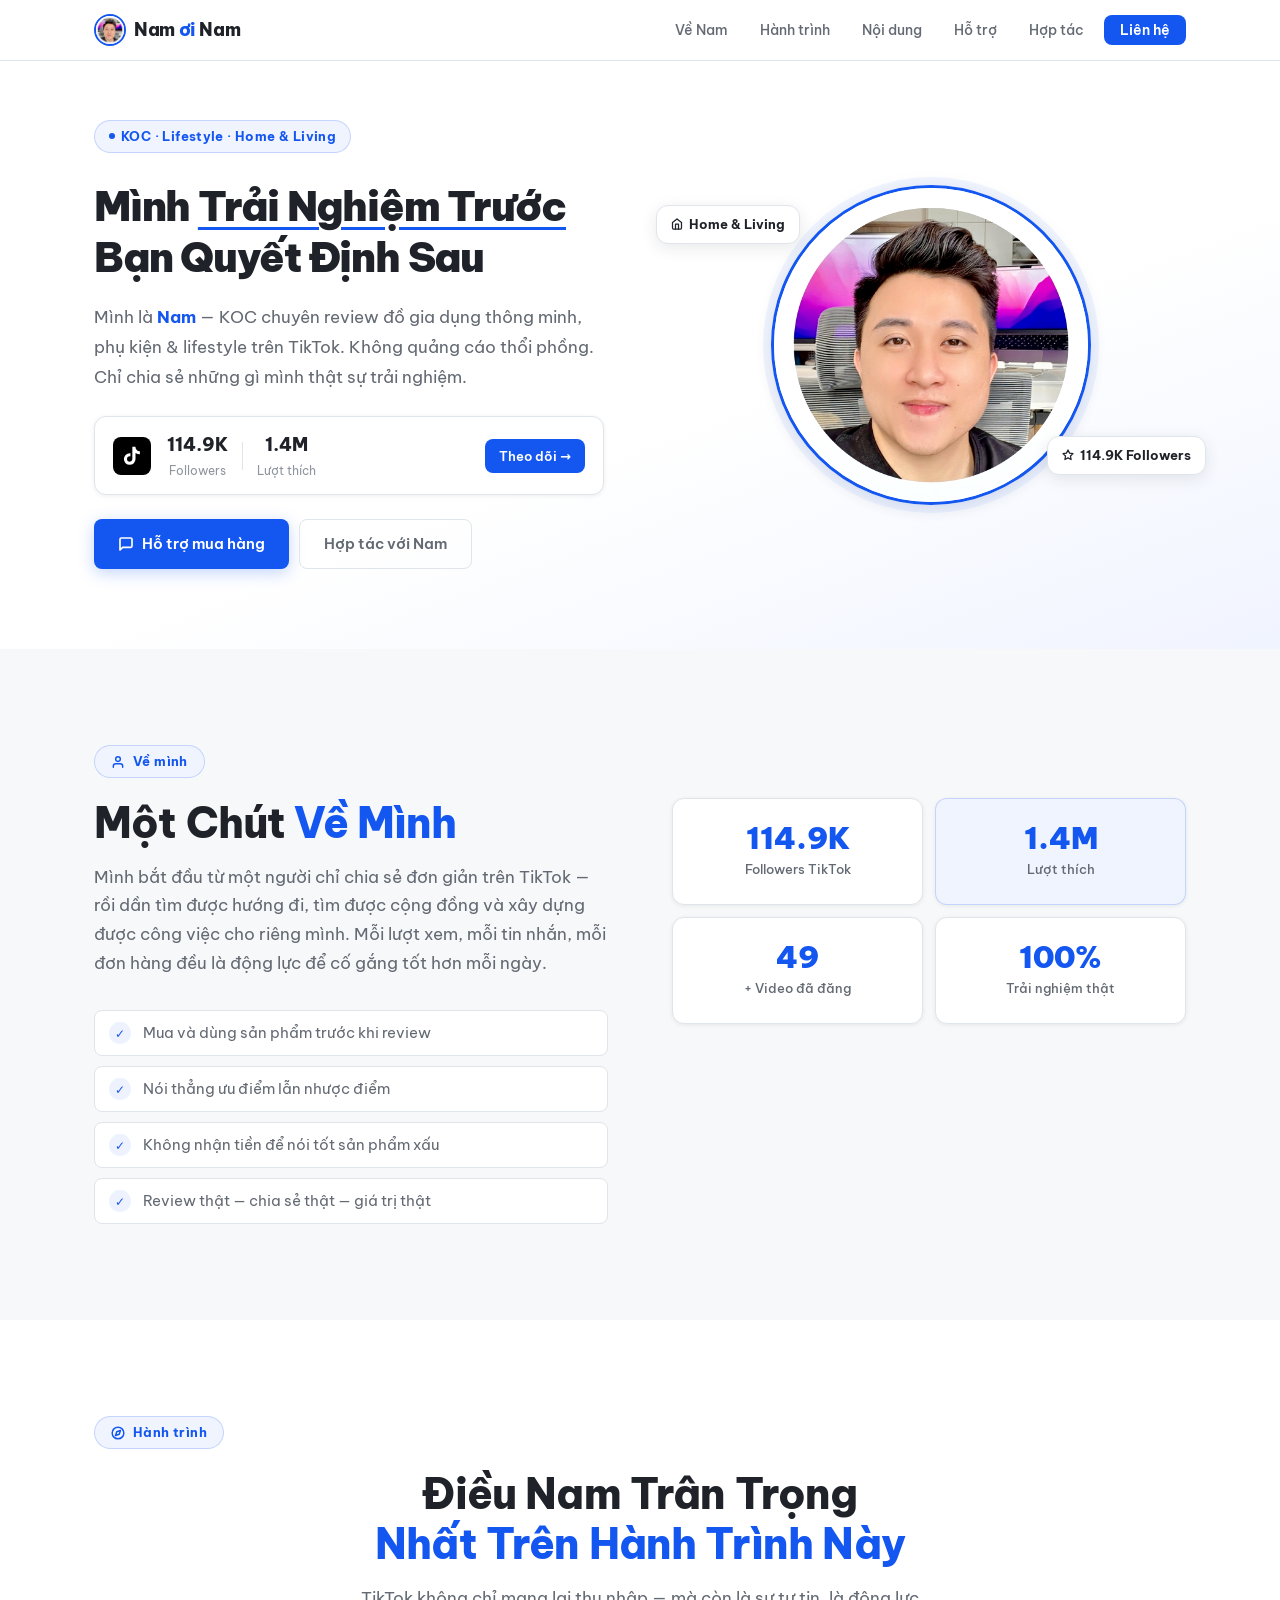
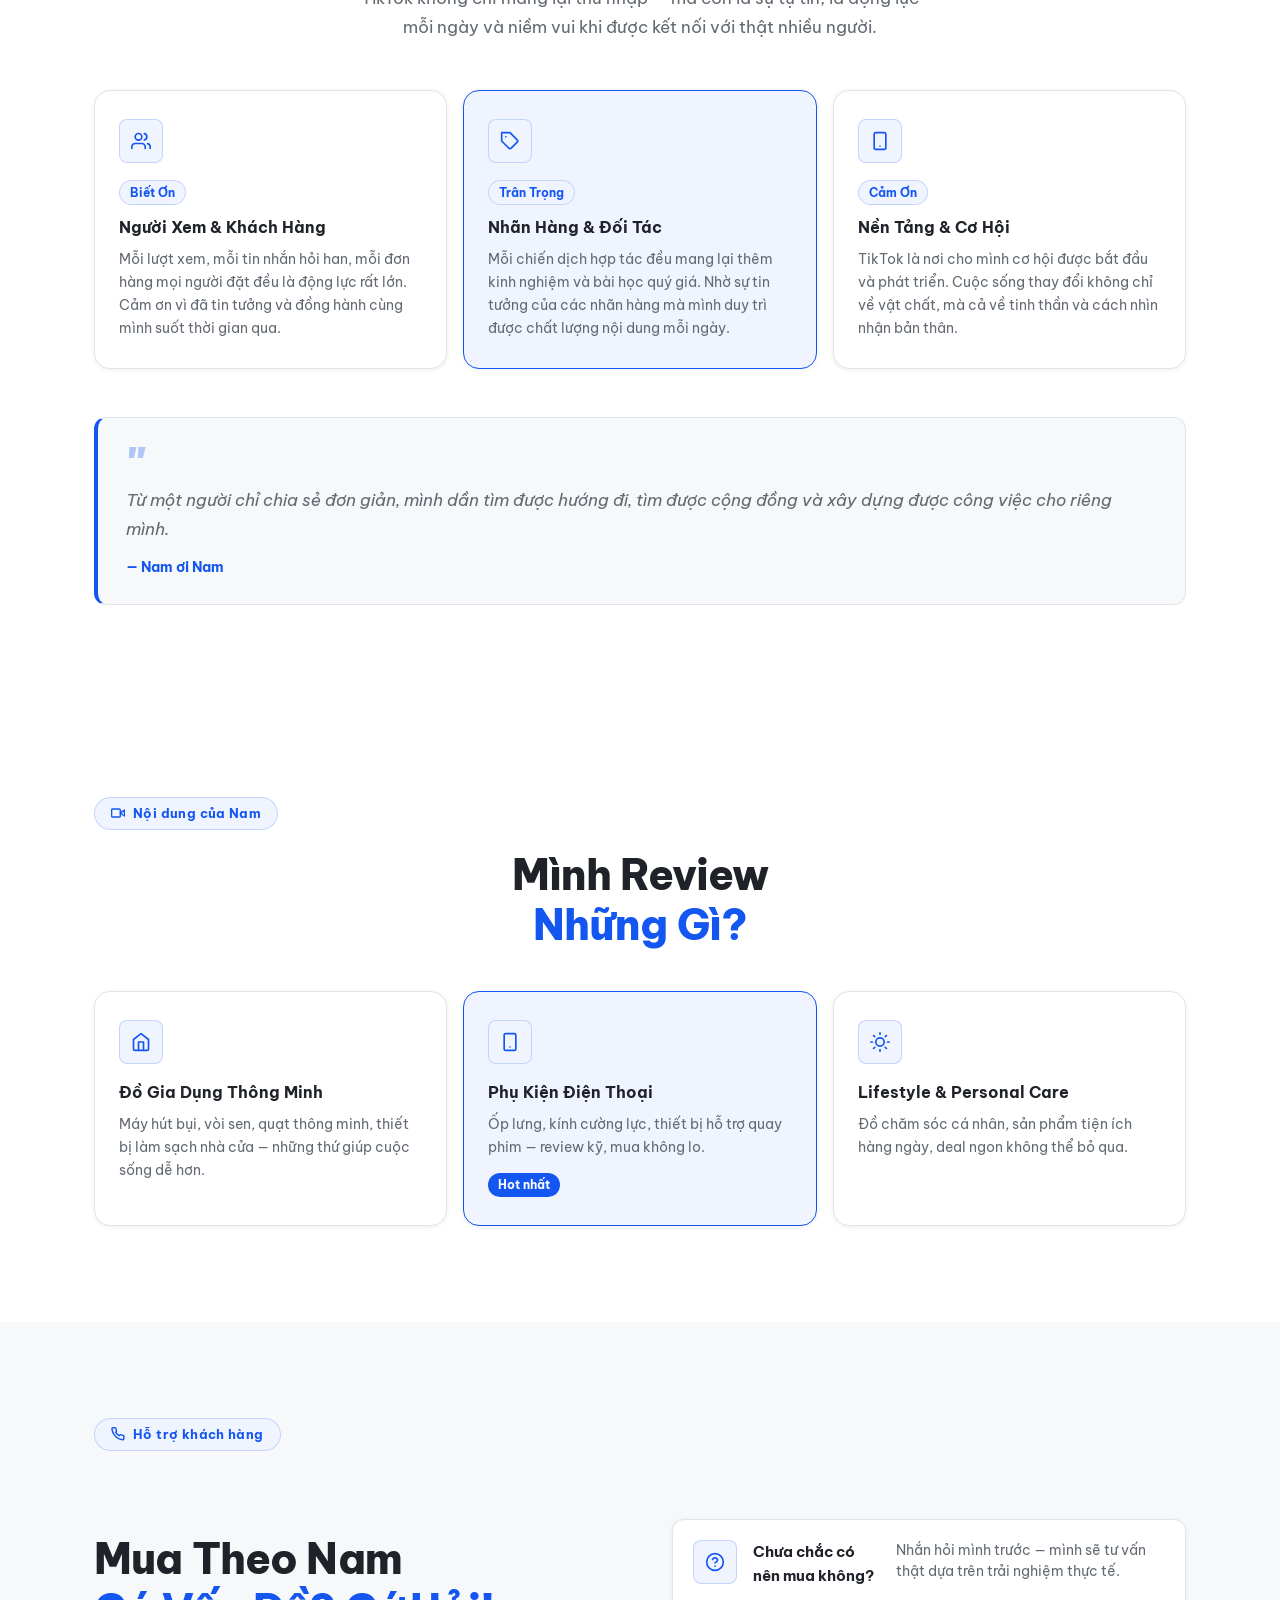
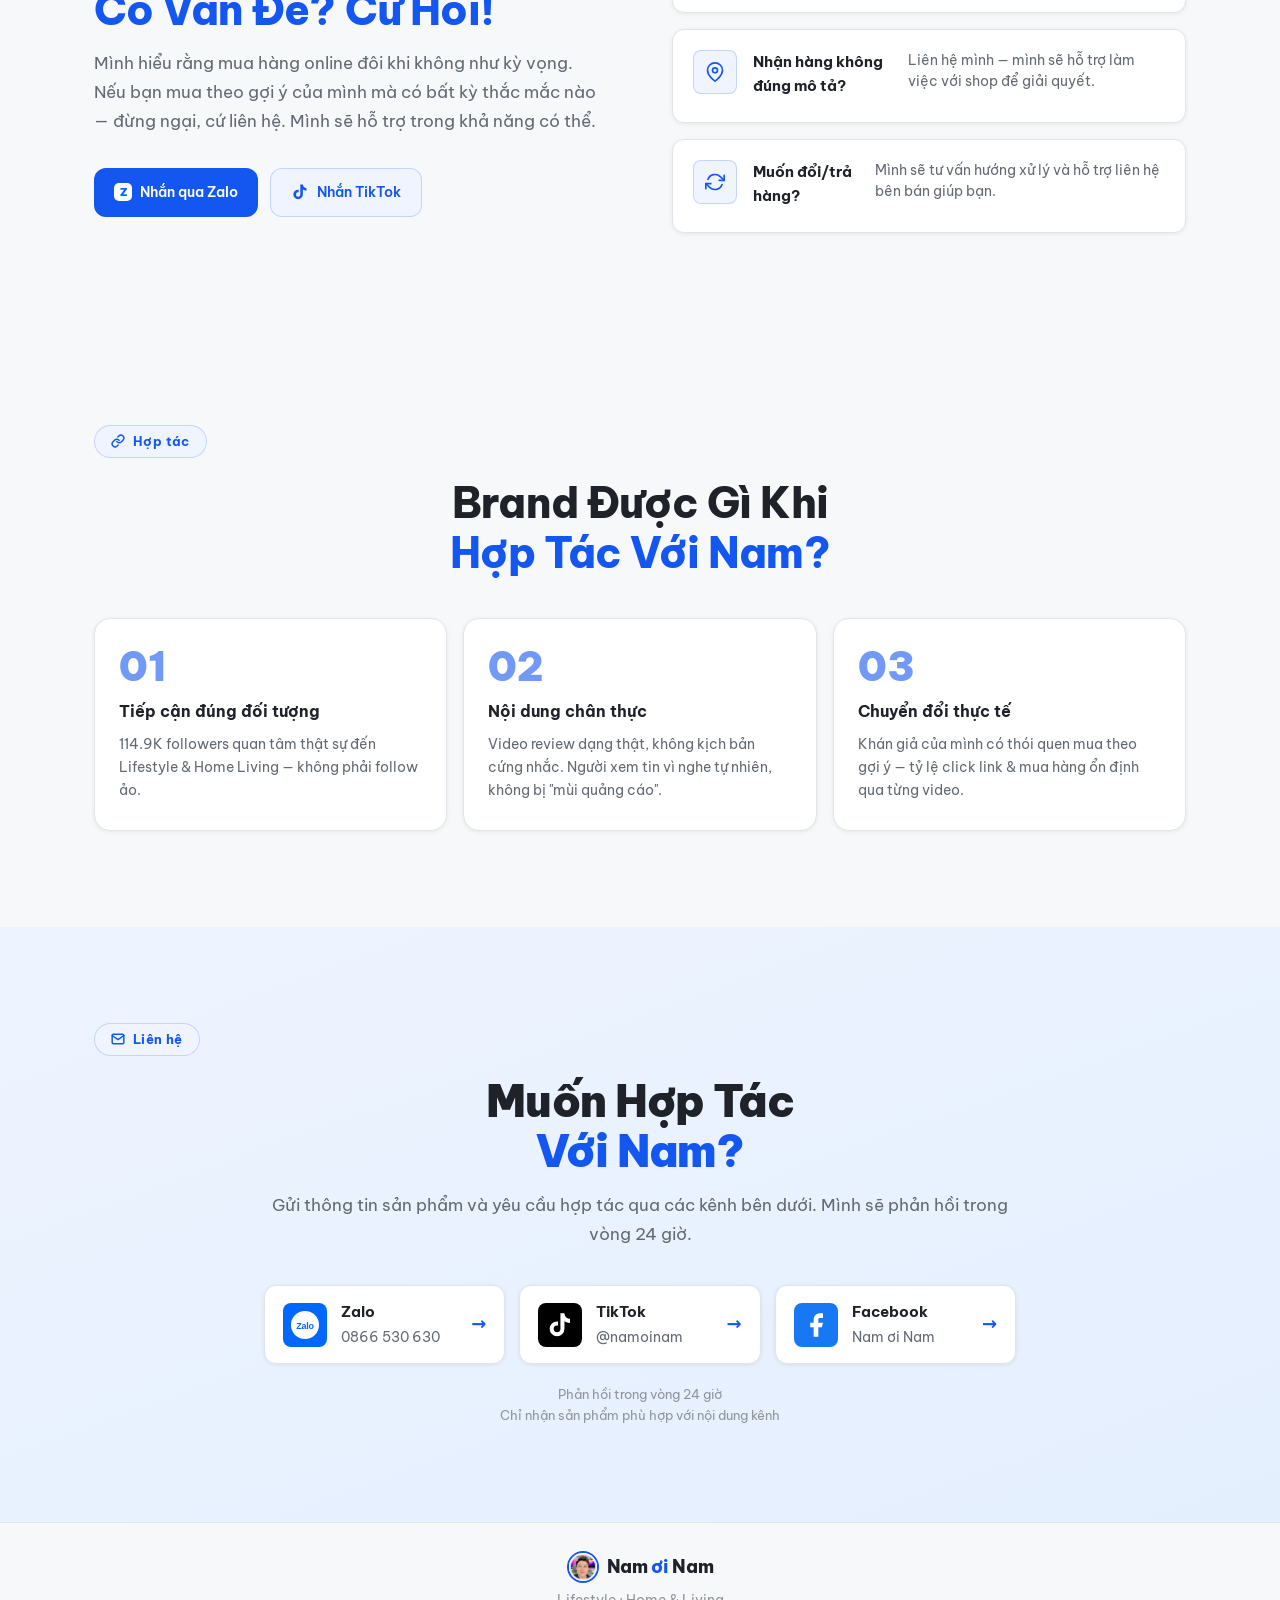
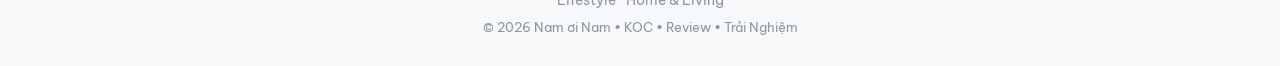
==== commit d2464620: "Fix: Sync and match style of Liên hệ section label with other section labels" ====
--- a/index.html
+++ b/index.html
@@ -8,7 +8,7 @@
   <link rel="preconnect" href="https://fonts.googleapis.com" />
   <link rel="preconnect" href="https://fonts.gstatic.com" crossorigin />
   <link href="https://fonts.googleapis.com/css2?family=Be+Vietnam+Pro:wght@300;400;500;600;700;800;900&display=swap" rel="stylesheet" />
-  <link rel="stylesheet" href="style.css?v=8" />
+  <link rel="stylesheet" href="style.css?v=9" />
   <link rel="icon" type="image/png" sizes="32x32" href="favicon-32.png" />
   <link rel="icon" type="image/png" sizes="16x16" href="favicon-16.png" />
   <link rel="shortcut icon" href="favicon-32.png" />
@@ -280,8 +280,10 @@
   <!-- CONTACT / CTA -->
   <section class="contact section" id="contact">
     <div class="contact-glow"></div>
+    <div class="container" style="text-align: left;">
+      <div class="section-label"><svg width="14" height="14" viewBox="0 0 24 24" fill="none" stroke="currentColor" stroke-width="2.5" stroke-linecap="round" stroke-linejoin="round"><path d="M4 4h16c1.1 0 2 .9 2 2v12c0 1.1-.9 2-2 2H4c-1.1 0-2-.9-2-2V6c0-1.1.9-2 2-2z"/><polyline points="22,6 12,13 2,6"/></svg> Liên hệ</div>
+    </div>
     <div class="container contact-inner">
-      <div class="section-label"><svg width="14" height="14" viewBox="0 0 24 24" fill="none" stroke="currentColor" stroke-width="2.5" stroke-linecap="round" stroke-linejoin="round"><path d="M4 4h16c1.1 0 2 .9 2 2v12c0 1.1-.9 2-2 2H4c-1.1 0-2-.9-2-2V6c0-1.1.9-2 2-2z"/><polyline points="22,6 12,13 2,6"/></svg> Liên hệ</div>
       <h2 class="cta-title">Muốn Hợp Tác<br /><span class="accent">Với Nam?</span></h2>
       <p class="cta-desc">Gửi thông tin sản phẩm và yêu cầu hợp tác qua các kênh bên dưới. Mình sẽ phản hồi trong vòng 24 giờ.</p>
 
--- a/style.css
+++ b/style.css
@@ -527,7 +527,6 @@
 .contact { background: linear-gradient(160deg, #EEF4FF 0%, #E4EFFE 100%); text-align: center; }
 .contact-glow { display: none; }
 .contact-inner { max-width: 800px; margin: 0 auto; }
-.contact .section-label { background: #fff; margin-left: auto; margin-right: auto; margin-bottom: 20px; }
 
 .cta-title {
   font-size: clamp(1.875rem, 4vw, 2.75rem);
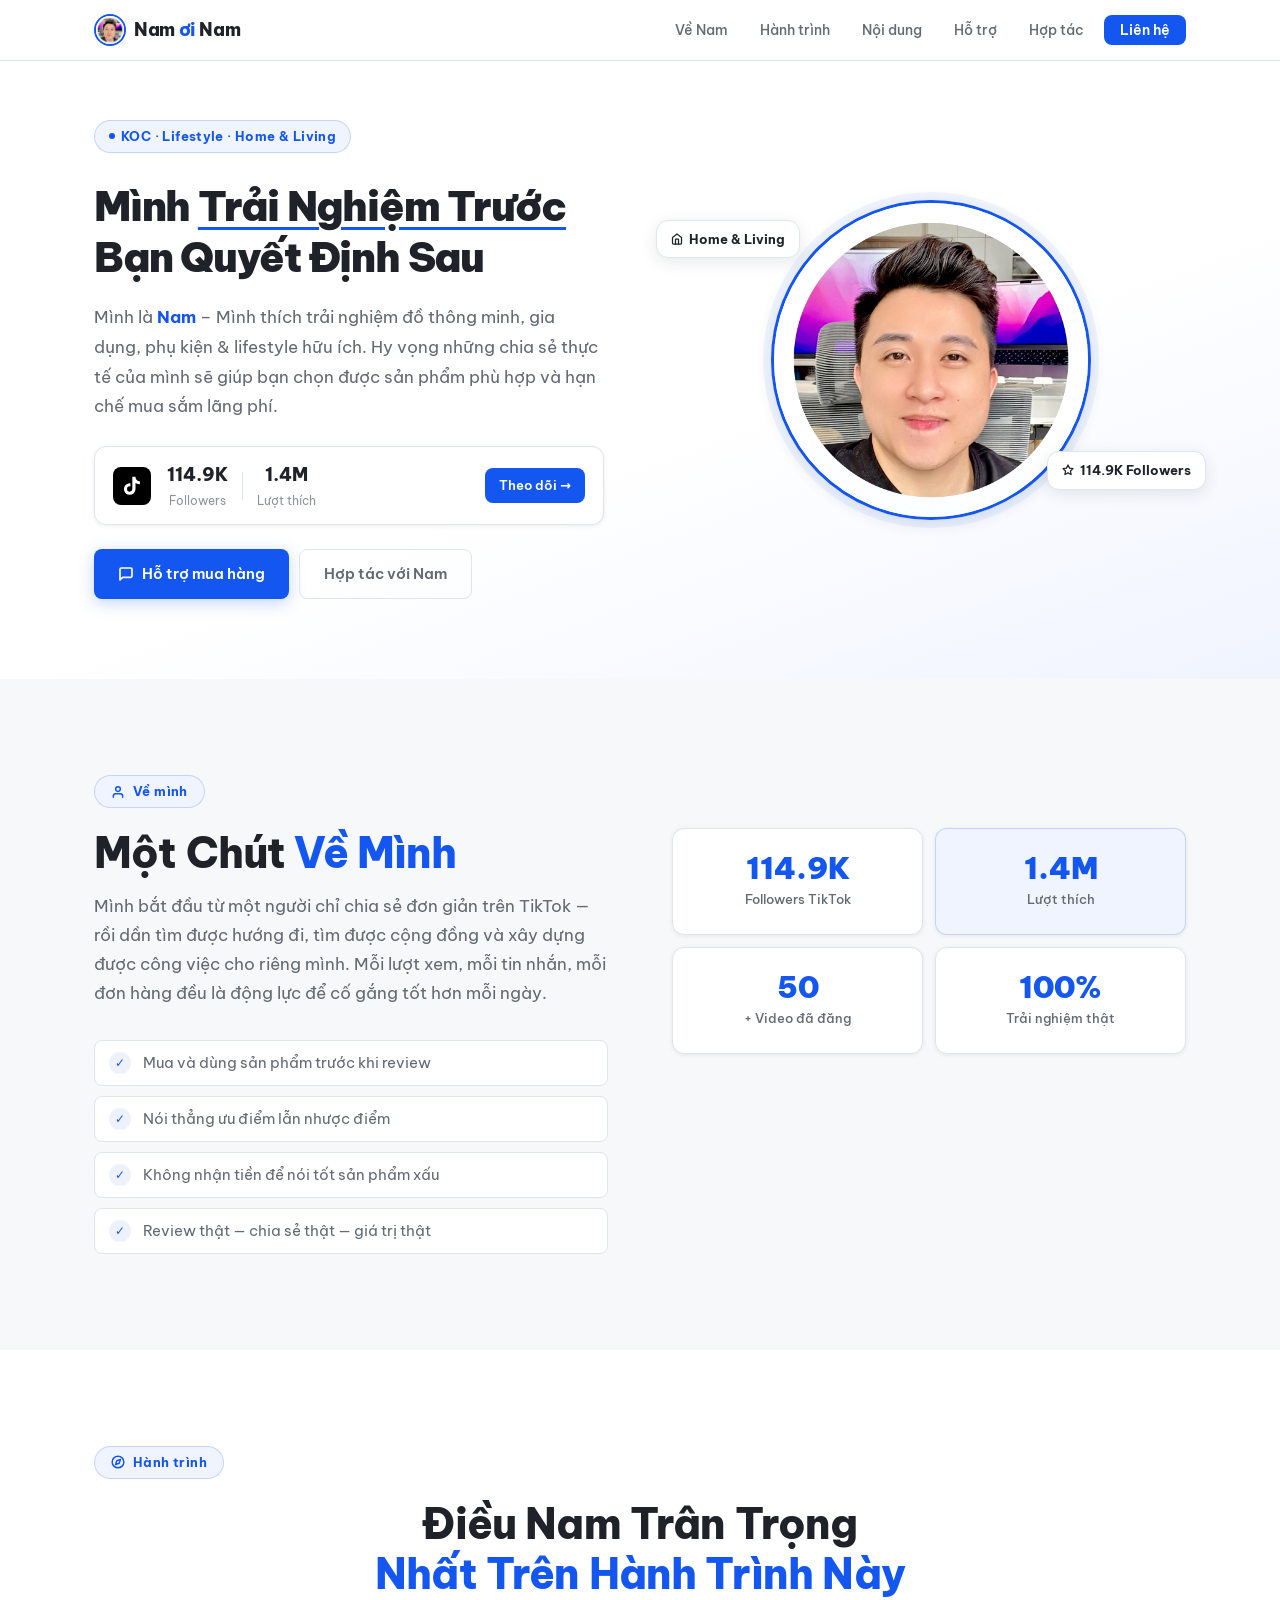
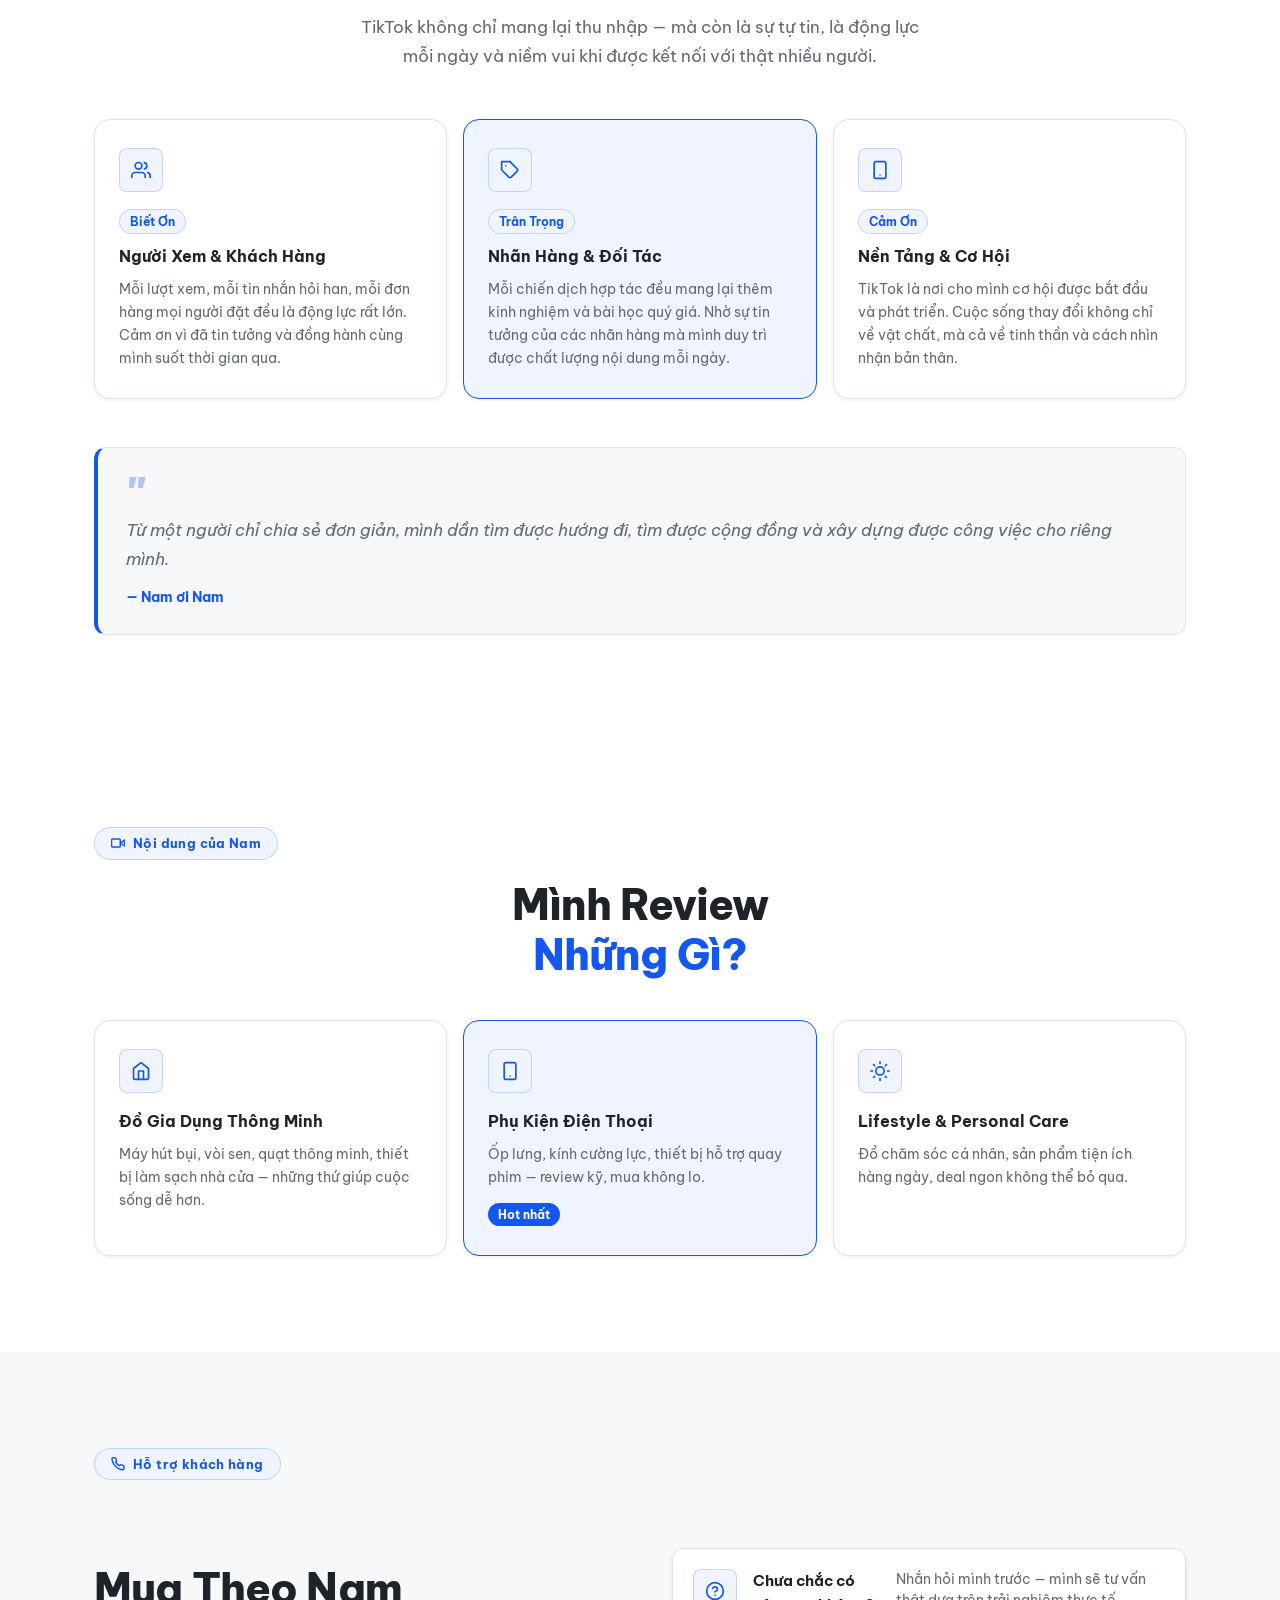
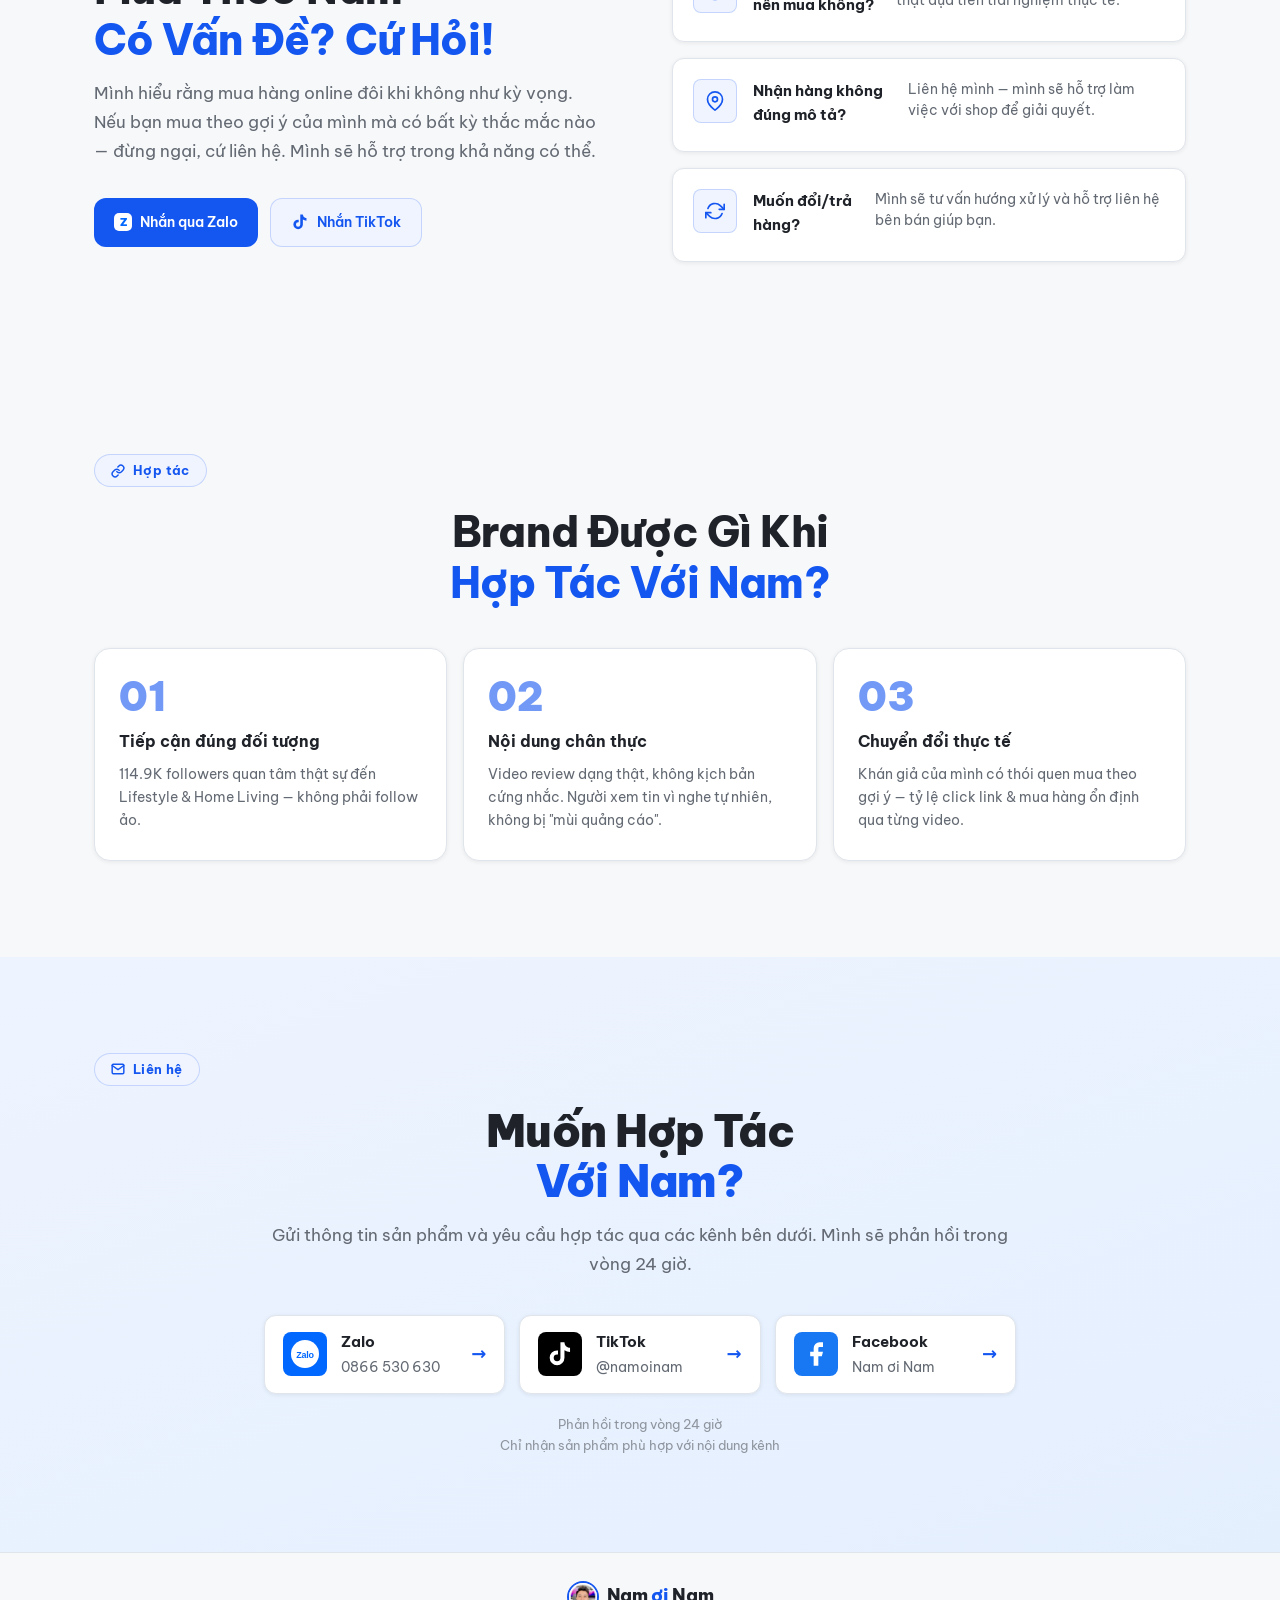
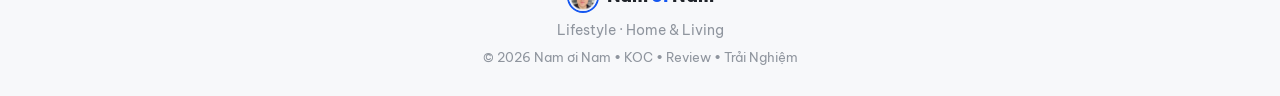
==== commit 37295f72: "fix: restore user intro text on landing page" ====
--- a/index.html
+++ b/index.html
@@ -60,7 +60,7 @@
           Bạn Quyết Định Sau
         </h1>
         <p class="hero-desc">
-          Mình là <strong>Nam</strong> — KOC chuyên review đồ gia dụng thông minh, phụ kiện &amp; lifestyle trên TikTok. Không quảng cáo thổi phồng. Chỉ chia sẻ những gì mình thật sự trải nghiệm.
+          Mình là <strong>Nam</strong> – Mình thích trải nghiệm đồ thông minh, gia dụng, phụ kiện &amp; lifestyle hữu ích. Hy vọng những chia sẻ thực tế của mình sẽ giúp bạn chọn được sản phẩm phù hợp và hạn chế mua sắm lãng phí.
         </p>
 
         <!-- TikTok stats -->
--- a/style.css
+++ b/style.css
@@ -28,6 +28,46 @@
   --shadow-sm:    0 1px 4px rgba(31,35,41,0.08);
   --shadow-md:    0 4px 16px rgba(31,35,41,0.1);
   --shadow-blue:  0 4px 16px rgba(20,86,240,0.25);
+
+  /* Brand Status Colors */
+  --status-red:           #DC2626;
+  --status-red-bg:        #FEF2F2;
+  --status-red-border:    #FECACA;
+  --status-red-dim:       rgba(220, 38, 38, 0.15);
+  
+  --status-orange:        #EA580C;
+  --status-orange-bg:     #FFF7ED;
+  --status-orange-border: #FED7AA;
+  --status-orange-dim:    rgba(234, 88, 12, 0.15);
+
+  --status-amber:         #F59E0B;
+  --status-amber-bg:      #FFFBEB;
+  --status-amber-border:  #FEF3C7;
+  --status-amber-text:    #D97706;
+  --status-amber-dim:     rgba(245, 158, 11, 0.15);
+  
+  --status-green:         #10B981;
+  --status-green-dark:    #16A34A;
+  --status-green-bg:      #F0FDF4;
+  --status-green-border:  #BBF7D0;
+  --status-green-dim:     rgba(16, 185, 129, 0.15);
+  
+  --status-blue:          #3B82F6;
+  --status-blue-bg:       #EFF6FF;
+  --status-blue-border:   #BFDBFE;
+  
+  --status-purple:        #8B5CF6;
+  --status-purple-bg:     #F5F3FF;
+  --status-purple-border: #DDD6FE;
+  
+  --status-gray:          #6B7280;
+  --status-gray-bg:       #F9FAFB;
+  --status-gray-border:   #E5E7EB;
+  --status-gray-dim:      rgba(107, 114, 128, 0.15);
+  
+  --status-indigo:        #3730A3;
+  --status-indigo-bg:     #EEF2FF;
+  --status-indigo-border: #C7D2FE;
 }
 
 html { scroll-behavior: smooth; }
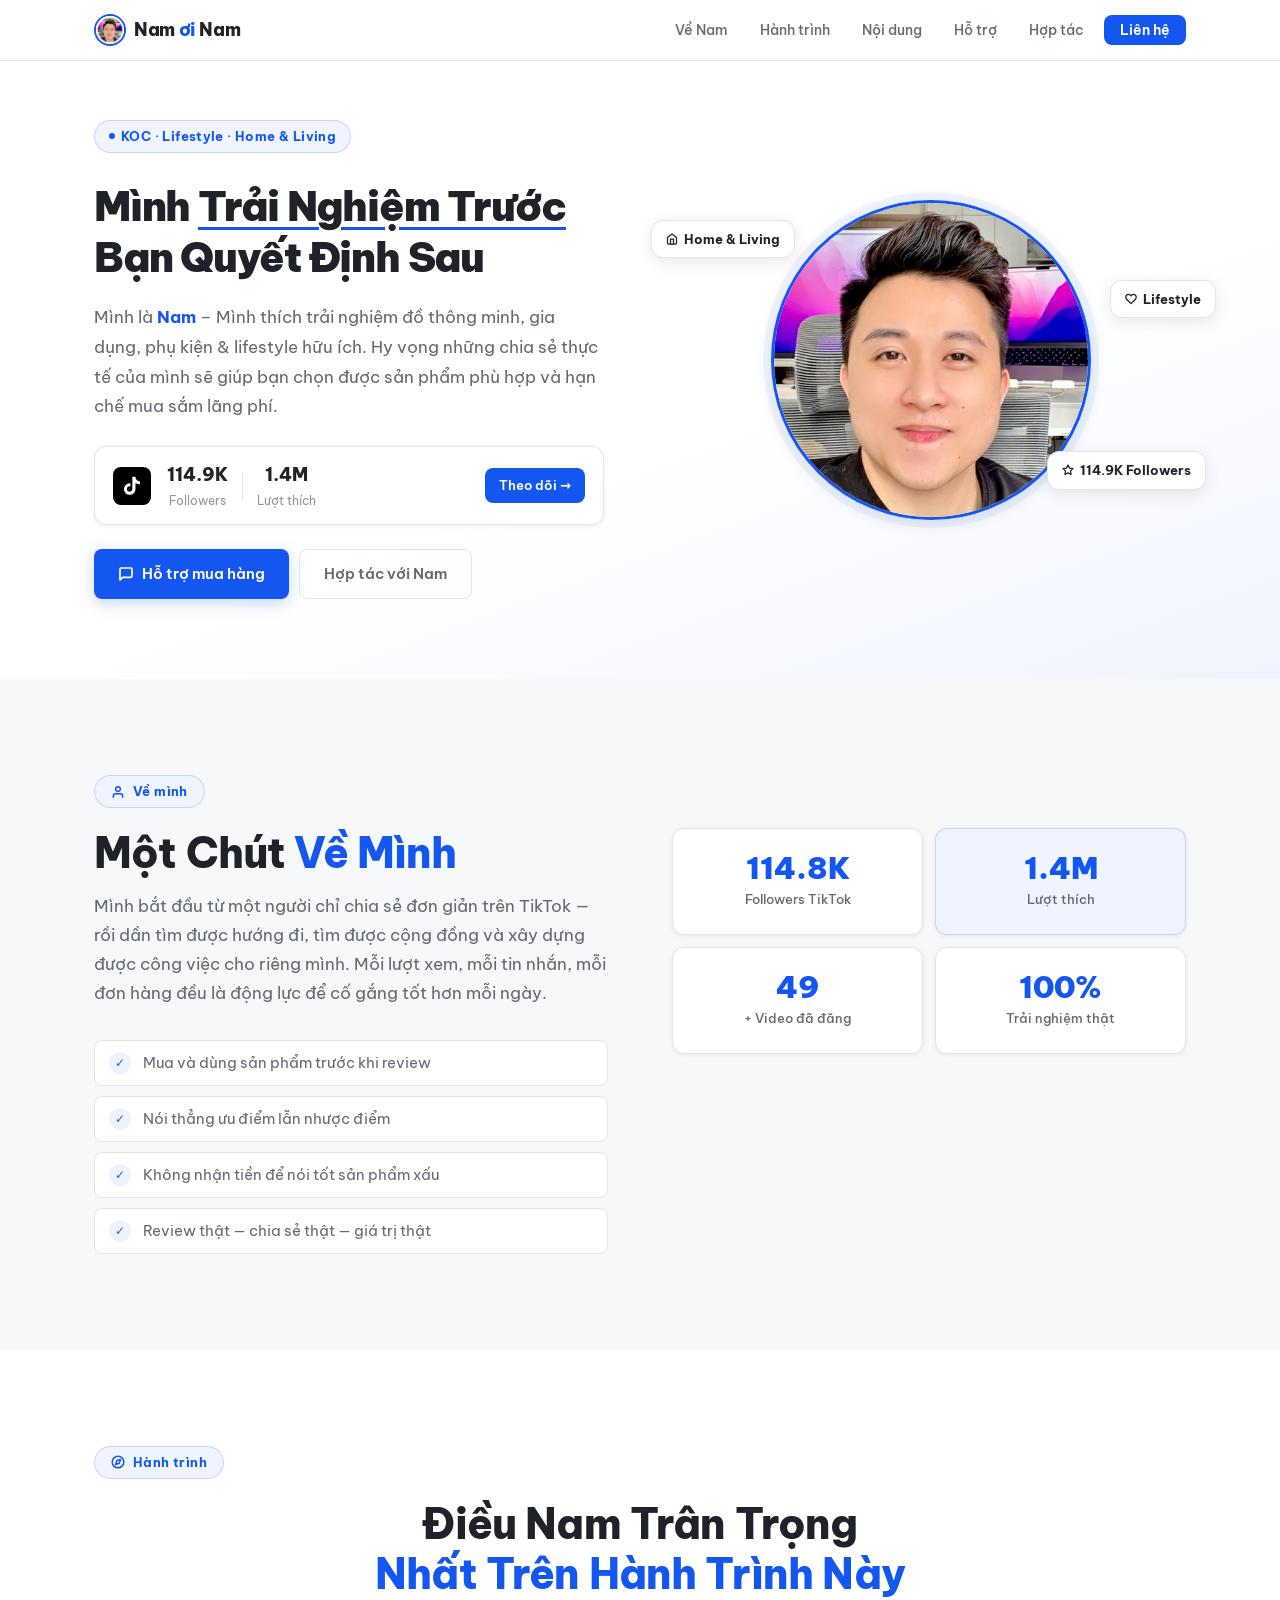
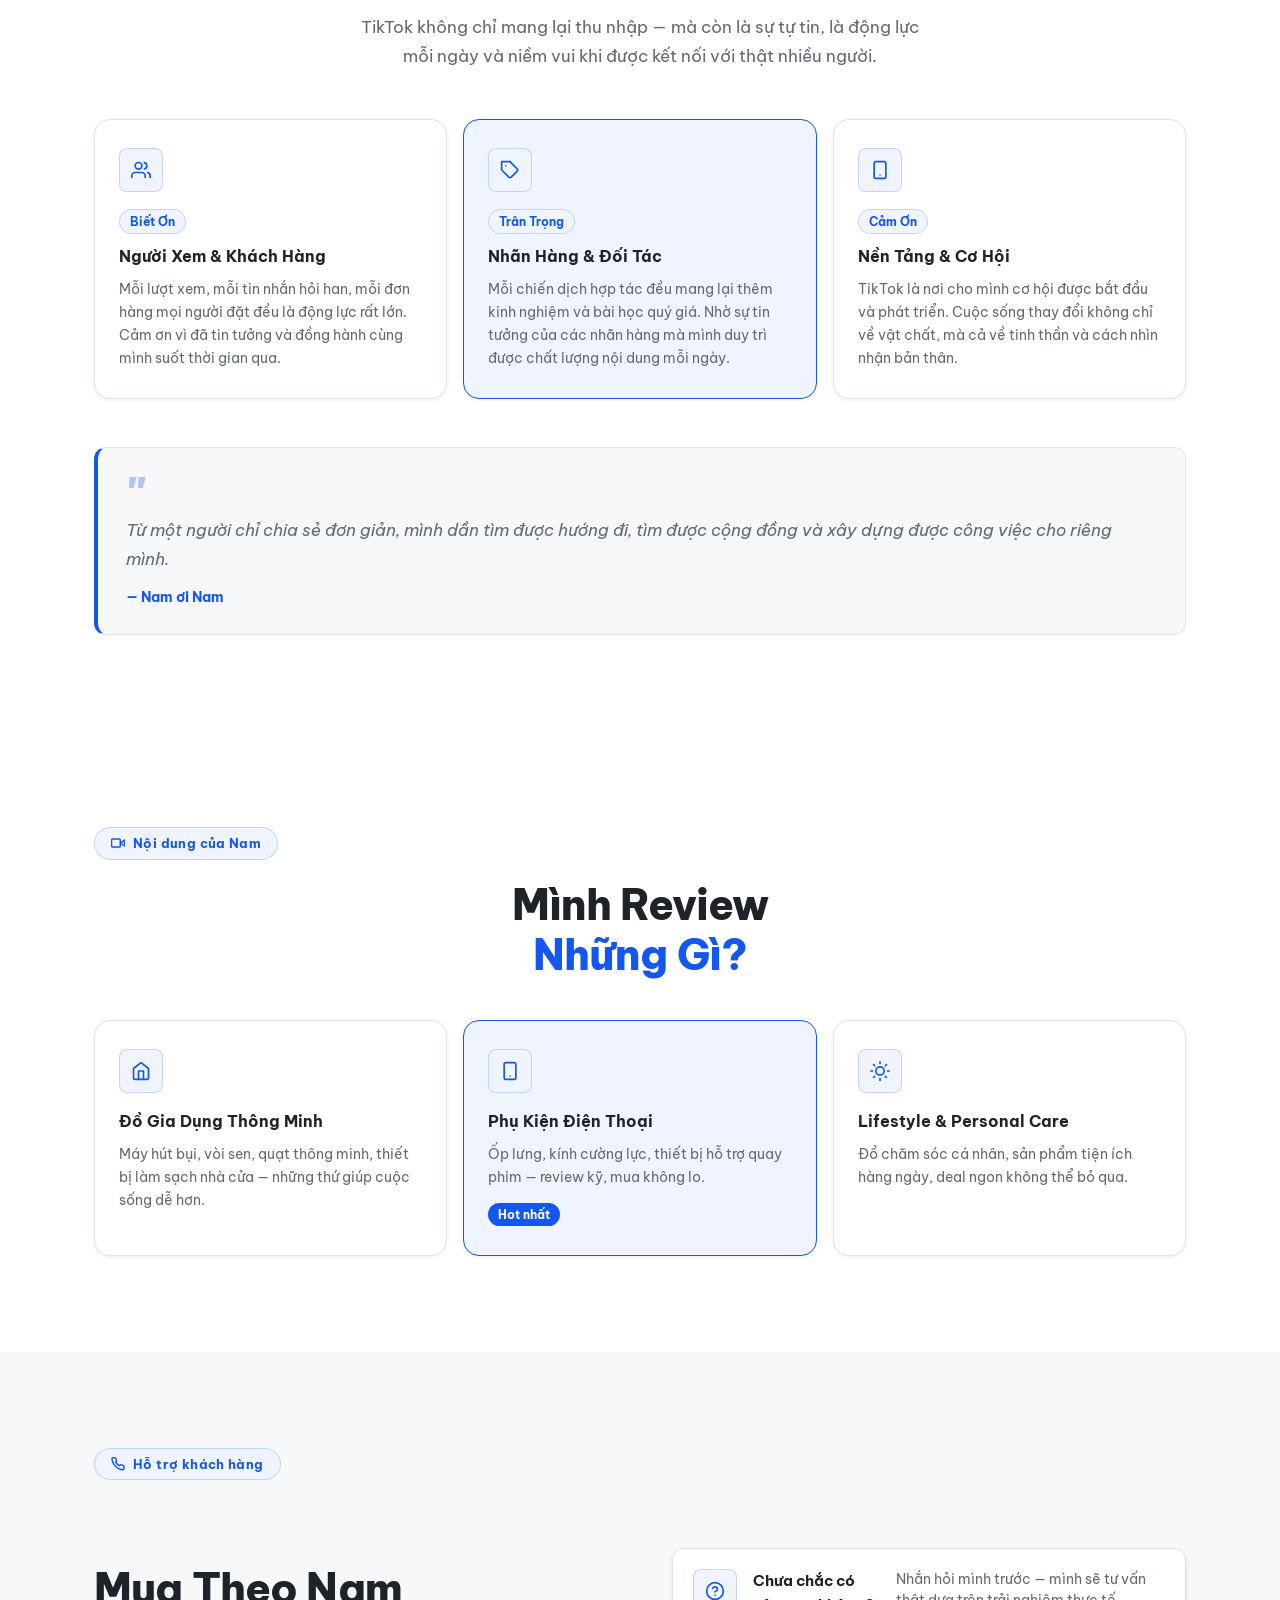
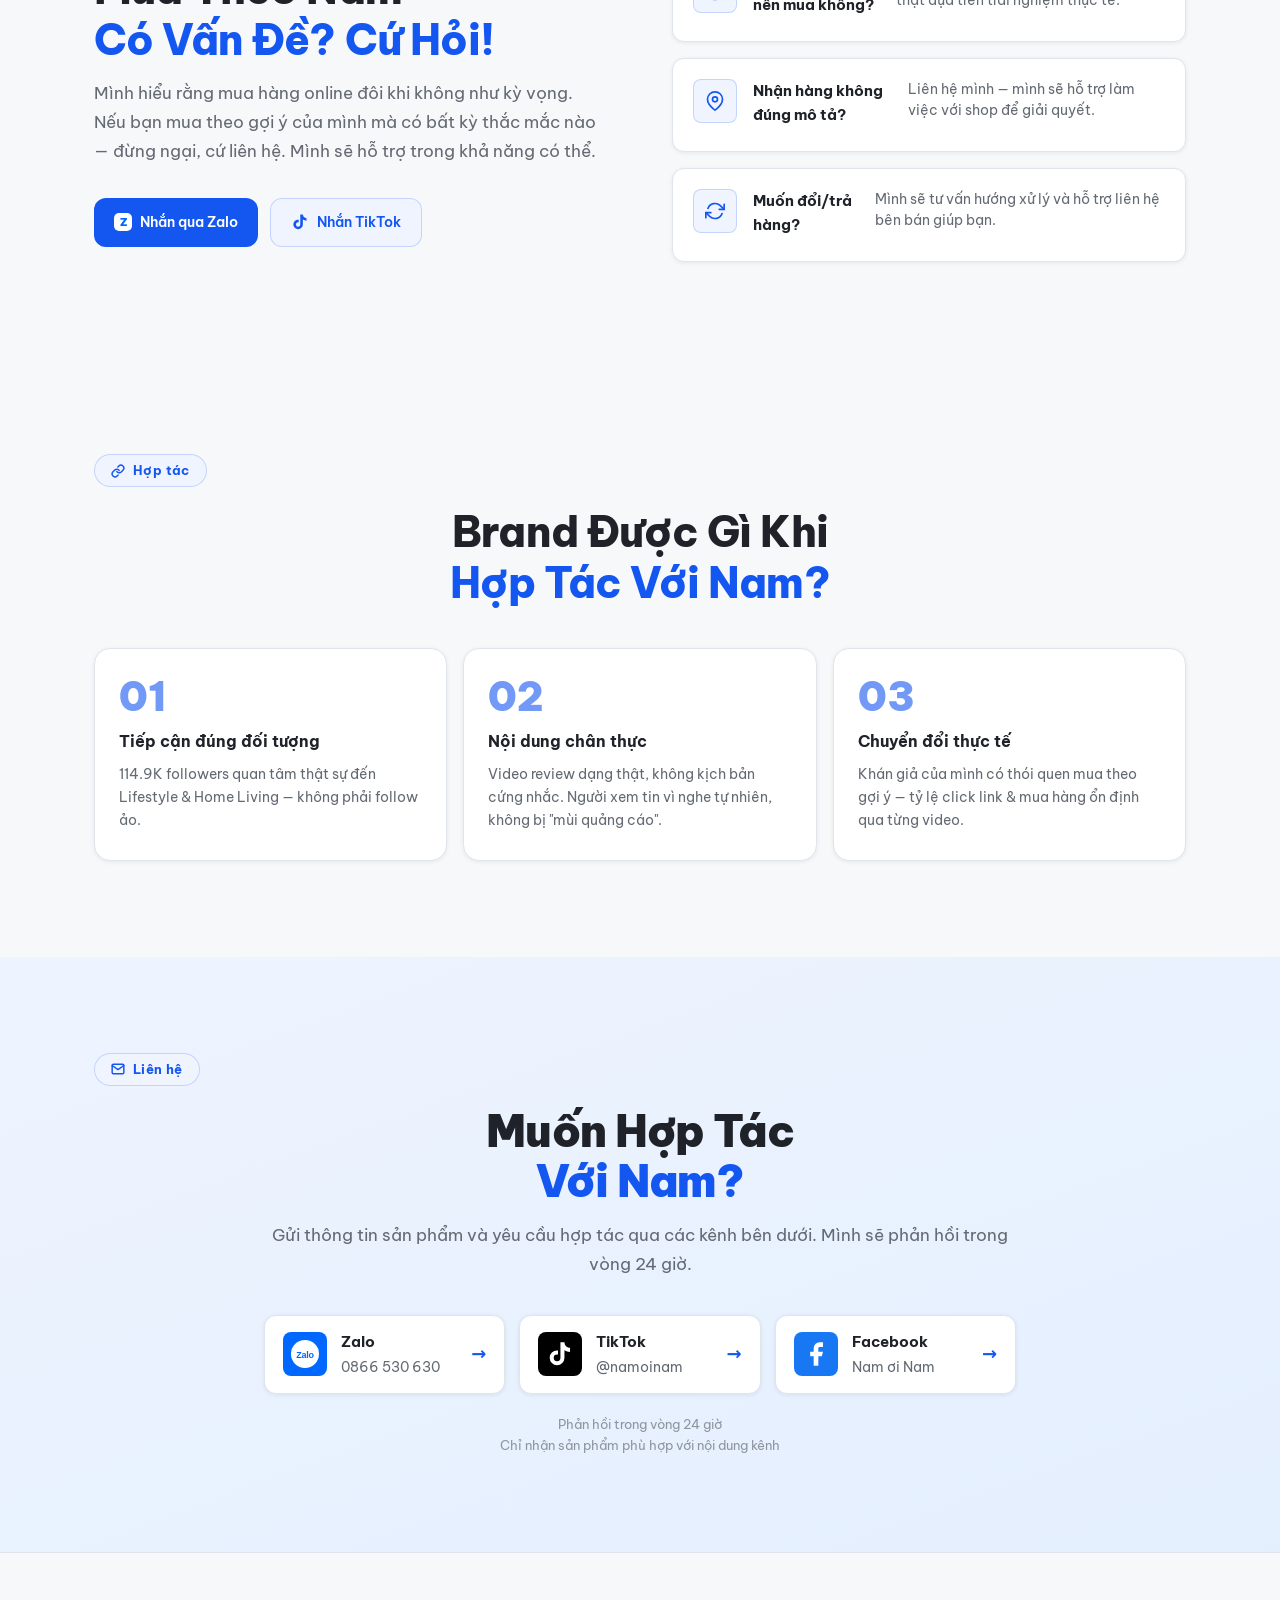
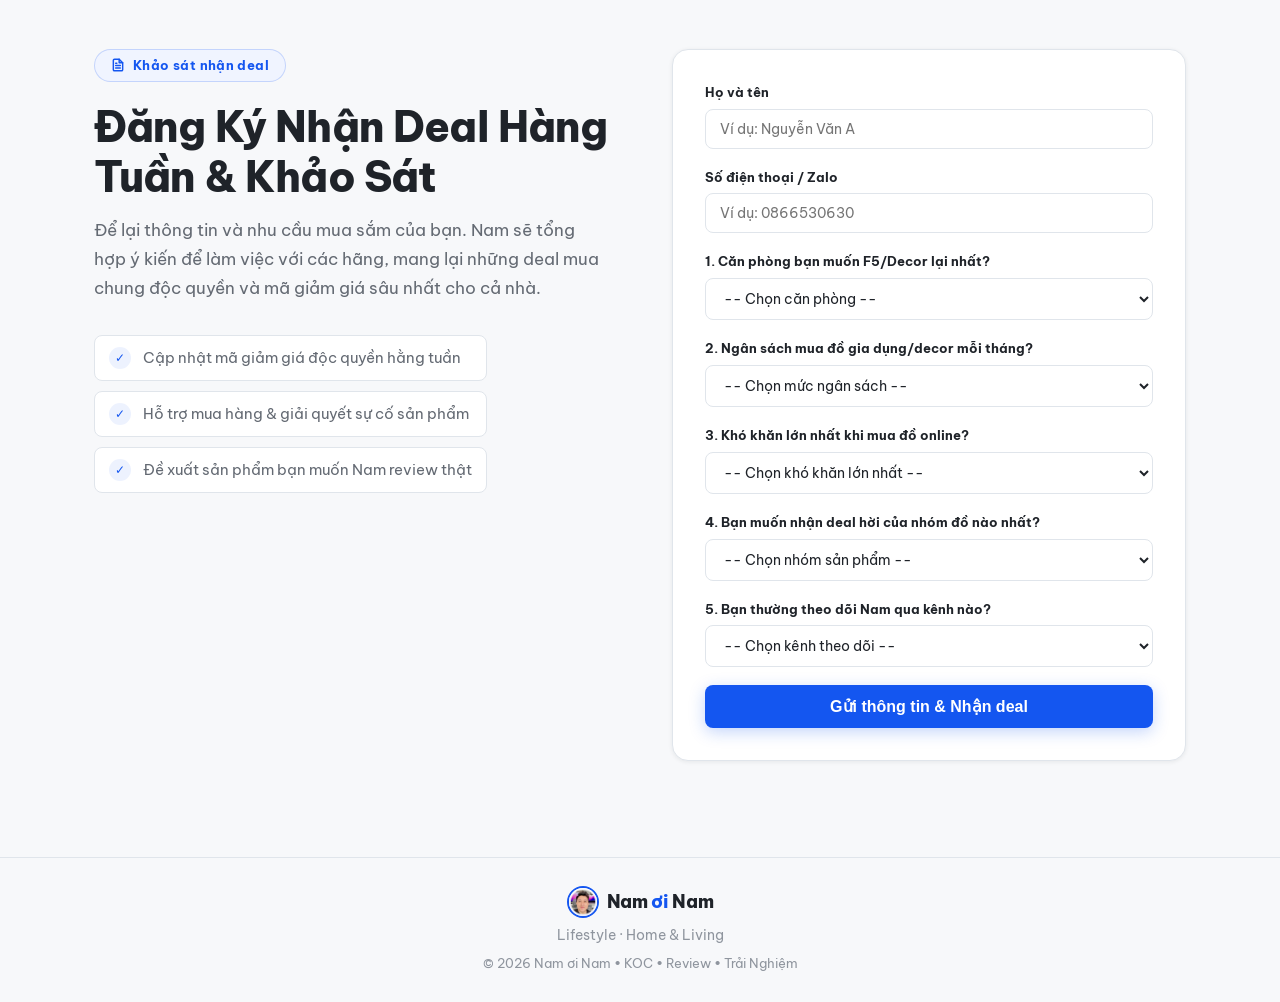
==== commit 477eb7f2: "restore: put survey form back on homepage for the 7-day challenge" ====
--- a/index.html
+++ b/index.html
@@ -104,6 +104,10 @@
         <div class="photo-badge-2">
           <svg width="12" height="12" viewBox="0 0 24 24" fill="none" stroke="currentColor" stroke-width="2.5" stroke-linecap="round" stroke-linejoin="round"><polygon points="12 2 15.09 8.26 22 9.27 17 14.14 18.18 21.02 12 17.77 5.82 21.02 7 14.14 2 9.27 8.91 8.26 12 2"/></svg>
           114.9K Followers
+        </div>
+        <div class="photo-badge-3">
+          <svg width="12" height="12" viewBox="0 0 24 24" fill="none" stroke="currentColor" stroke-width="2.5" stroke-linecap="round" stroke-linejoin="round"><path d="M20.84 4.61a5.5 5.5 0 0 0-7.78 0L12 5.67l-1.06-1.06a5.5 5.5 0 0 0-7.78 7.78l1.06 1.06L12 21.23l7.78-7.78 1.06-1.06a5.5 5.5 0 0 0 0-7.78z"/></svg>
+          Lifestyle
         </div>
       </div>
     </div>
@@ -329,6 +333,108 @@
     </div>
   </section>
 
+  <!-- SURVEY & NEWSLETTER FORM (DAY 6) -->
+  <section class="survey-section section" id="survey">
+    <div class="container survey-grid">
+      <div class="survey-left">
+        <div class="section-label">
+          <svg width="14" height="14" viewBox="0 0 24 24" fill="none" stroke="currentColor" stroke-width="2.5" stroke-linecap="round" stroke-linejoin="round"><path d="M14 2H6a2 2 0 0 0-2 2v16a2 2 0 0 0 2 2h12a2 2 0 0 0 2-2V8z"/><polyline points="14 2 14 8 20 8"/><line x1="16" y1="13" x2="8" y2="13"/><line x1="16" y1="17" x2="8" y2="17"/><polyline points="10 9 9 9 8 9"/></svg> Khảo sát nhận deal
+        </div>
+        <h2 class="section-title">Đăng Ký Nhận Deal Hàng Tuần & Khảo Sát</h2>
+        <p class="section-desc">Để lại thông tin và nhu cầu mua sắm của bạn. Nam sẽ tổng hợp ý kiến để làm việc với các hãng, mang lại những deal mua chung độc quyền và mã giảm giá sâu nhất cho cả nhà.</p>
+        <div class="trust-list" style="margin-top: 0; background: none; border: none; padding: 0;">
+          <div class="trust-item" style="background: #fff;"><span class="trust-check">✓</span> Cập nhật mã giảm giá độc quyền hằng tuần</div>
+          <div class="trust-item" style="background: #fff;"><span class="trust-check">✓</span> Hỗ trợ mua hàng & giải quyết sự cố sản phẩm</div>
+          <div class="trust-item" style="background: #fff;"><span class="trust-check">✓</span> Đề xuất sản phẩm bạn muốn Nam review thật</div>
+        </div>
+      </div>
+      
+      <div class="survey-right">
+        <div class="survey-card-form">
+          <form id="survey-form" onsubmit="handleSurveySubmit(event)">
+            <div class="survey-group">
+              <label for="surveyName">Họ và tên</label>
+              <input type="text" id="surveyName" class="survey-control" required placeholder="Ví dụ: Nguyễn Văn A">
+            </div>
+            
+            <div class="survey-group">
+              <label for="surveyPhone">Số điện thoại / Zalo</label>
+              <input type="tel" id="surveyPhone" class="survey-control" required placeholder="Ví dụ: 0866530630">
+            </div>
+            
+            <div class="survey-group">
+              <label for="surveyRoom">1. Căn phòng bạn muốn F5/Decor lại nhất?</label>
+              <select id="surveyRoom" class="survey-control" required>
+                <option value="" disabled selected>-- Chọn căn phòng --</option>
+                <option value="Phòng khách">Phòng khách</option>
+                <option value="Phòng ngủ">Phòng ngủ</option>
+                <option value="Nhà bếp">Nhà bếp</option>
+                <option value="Phòng làm việc">Phòng làm việc</option>
+                <option value="Nhà vệ sinh / Khác">Nhà vệ sinh / Khác</option>
+              </select>
+            </div>
+
+            <div class="survey-group">
+              <label for="surveyBudget">2. Ngân sách mua đồ gia dụng/decor mỗi tháng?</label>
+              <select id="surveyBudget" class="survey-control" required>
+                <option value="" disabled selected>-- Chọn mức ngân sách --</option>
+                <option value="Dưới 500.000đ">Dưới 500.000đ</option>
+                <option value="Từ 500.000đ - 2.000.000đ">Từ 500.000đ - 2.000.000đ</option>
+                <option value="Trên 2.000.000đ">Trên 2.000.000đ</option>
+              </select>
+            </div>
+
+            <div class="survey-group">
+              <label for="surveyTrouble">3. Khó khăn lớn nhất khi mua đồ online?</label>
+              <select id="surveyTrouble" class="survey-control" required>
+                <option value="" disabled selected>-- Chọn khó khăn lớn nhất --</option>
+                <option value="Sợ hàng kém chất lượng, quảng cáo ảo">Sợ hàng kém chất lượng, quảng cáo ảo</option>
+                <option value="Không biết cách tự lắp đặt hoặc sử dụng">Không biết cách tự lắp đặt hoặc sử dụng</option>
+                <option value="Giá cả quá cao, khó so sánh">Giá cả quá cao, khó so sánh</option>
+                <option value="Khó tìm mẫu mã phù hợp với không gian">Khó tìm mẫu mã phù hợp với không gian</option>
+              </select>
+            </div>
+
+            <div class="survey-group">
+              <label for="surveyInterest">4. Bạn muốn nhận deal hời của nhóm đồ nào nhất?</label>
+              <select id="surveyInterest" class="survey-control" required>
+                <option value="" disabled selected>-- Chọn nhóm sản phẩm --</option>
+                <option value="Đồ gia dụng thông minh">Đồ gia dụng thông minh</option>
+                <option value="Đồ trang trí / Decor phòng">Đồ trang trí / Decor phòng</option>
+                <option value="Phụ kiện công nghệ / Cá nhân">Phụ kiện công nghệ / Cá nhân</option>
+                <option value="Tất cả các nhóm trên">Tất cả các nhóm trên</option>
+              </select>
+            </div>
+
+            <div class="survey-group">
+              <label for="surveyChannel">5. Bạn thường theo dõi Nam qua kênh nào?</label>
+              <select id="surveyChannel" class="survey-control" required>
+                <option value="" disabled selected>-- Chọn kênh theo dõi --</option>
+                <option value="TikTok (@namoinam)">TikTok (@namoinam)</option>
+                <option value="Facebook Fanpage / Group">Facebook Fanpage / Group</option>
+                <option value="Khác">Kênh khác</option>
+              </select>
+            </div>
+            
+            <button type="submit" class="btn-primary" style="width: 100%; justify-content: center; border: none; font-size: 1rem; border-radius: var(--radius-sm);">Gửi thông tin & Nhận deal</button>
+          </form>
+        </div>
+      </div>
+    </div>
+  </section>
+
+  <!-- SUCCESS SURVEY MODAL -->
+  <div class="survey-modal-overlay" id="survey-modal">
+    <div class="survey-modal-content">
+      <div class="survey-success-icon">
+        <svg viewBox="0 0 24 24" fill="none" stroke="currentColor" stroke-width="3" width="24" height="24"><polyline points="20 6 9 17 4 12"/></svg>
+      </div>
+      <h3>Đăng Ký Thành Công!</h3>
+      <p id="survey-success-msg">Cảm ơn bạn đã gửi ý kiến khảo sát. Nam đã ghi nhận dữ liệu của bạn để làm việc với các hãng.</p>
+      <button class="btn-primary" style="border: none; border-radius: var(--radius-sm);" onclick="closeSurveyModal()">Đóng cửa sổ</button>
+    </div>
+  </div>
+
   <!-- FOOTER -->
   <footer class="footer">
     <div class="container footer-inner">
--- a/style.css
+++ b/style.css
@@ -312,9 +312,11 @@
 .photo-ring img {
   width: 100%; height: 100%; object-fit: cover; object-position: center top;
   filter: brightness(1.05);
-}
-
-.photo-badge-1, .photo-badge-2 {
+  transform: scale(1.18);
+  transform-origin: center center;
+}
+
+.photo-badge-1, .photo-badge-2, .photo-badge-3 {
   position: absolute; z-index: 3;
   background: #fff;
   border: 1px solid var(--border);
@@ -326,8 +328,9 @@
   animation: float-badge 4s ease-in-out infinite;
   display: flex; align-items: center; gap: 6px;
 }
-.photo-badge-1 { top: 20px; left: -20px; animation-delay: 0s; }
+.photo-badge-1 { top: 20px; left: -25px; animation-delay: 0s; }
 .photo-badge-2 { bottom: 30px; right: -20px; animation-delay: 2s; }
+.photo-badge-3 { top: 80px; right: -30px; animation-delay: 1s; }
 
 @keyframes float-badge {
   0%,100% { transform: translateY(0); }
@@ -634,7 +637,7 @@
   .hero { padding: 80px 0 60px; }
   .hero-inner { grid-template-columns: 1fr !important; gap: 32px; text-align: center; }
   .hero-photo { order: -1; }
-  .photo-badge-1, .photo-badge-2 { display: none; }
+  .photo-badge-1, .photo-badge-2, .photo-badge-3 { display: none; }
   .hero-ctas { justify-content: center; }
   .tiktok-card { max-width: 400px; margin-left: auto; margin-right: auto; }
 
@@ -751,3 +754,64 @@
   color: var(--text); padding: 8px;
   line-height: 1;
 }
+
+/* =============================================
+   SURVEY FORM (DAY 6)
+   ============================================= */
+.survey-section { background: var(--bg-soft); border-top: 1px solid var(--border); }
+.survey-grid { display: grid; grid-template-columns: 1fr 1fr; gap: 64px; align-items: start; }
+.survey-left { display: flex; flex-direction: column; align-items: flex-start; }
+.survey-card-form {
+  background: var(--card-bg);
+  border: 1px solid var(--border);
+  border-radius: var(--radius-lg);
+  padding: 32px;
+  box-shadow: var(--shadow-sm);
+  width: 100%;
+}
+.survey-group { margin-bottom: 18px; text-align: left; }
+.survey-group label {
+  display: block; font-size: 0.8125rem; font-weight: 700;
+  color: var(--text); margin-bottom: 6px;
+  text-transform: none; letter-spacing: normal;
+}
+.survey-control {
+  width: 100%; background: #fff;
+  border: 1px solid var(--border);
+  border-radius: var(--radius-sm);
+  padding: 10px 14px; color: var(--text);
+  font-size: 0.875rem; font-family: inherit;
+  transition: var(--trans);
+}
+.survey-control:focus {
+  outline: none; border-color: var(--blue);
+  box-shadow: 0 0 0 3px rgba(20,86,240,0.15);
+}
+select.survey-control { cursor: pointer; background: #fff; }
+
+.survey-modal-overlay {
+  position: fixed; inset: 0; background: rgba(31,35,41,0.6);
+  backdrop-filter: blur(8px); -webkit-backdrop-filter: blur(8px);
+  display: none; align-items: center; justify-content: center;
+  z-index: 100000; padding: 24px;
+}
+.survey-modal-overlay.open { display: flex; }
+.survey-modal-content {
+  background: #fff; border: 1px solid var(--blue-border);
+  max-width: 440px; width: 100%; border-radius: var(--radius-lg);
+  padding: 36px 24px; text-align: center; box-shadow: var(--shadow-md);
+}
+.survey-success-icon {
+  width: 54px; height: 54px; background: var(--status-green-bg);
+  border-radius: 50%; display: inline-flex; align-items: center;
+  justify-content: center; color: var(--status-green);
+  margin-bottom: 20px; border: 2px solid var(--status-green-border);
+}
+.survey-modal-content h3 { font-size: 1.25rem; color: var(--text); margin-bottom: 10px; font-weight: 800; }
+.survey-modal-content p { font-size: 0.9rem; color: var(--text-sub); margin-bottom: 24px; line-height: 1.6; }
+
+@media (max-width: 960px) {
+  .survey-grid { grid-template-columns: 1fr !important; gap: 40px; }
+  .survey-left { text-align: center; align-items: center; }
+  .survey-left .trust-list { text-align: left; }
+}
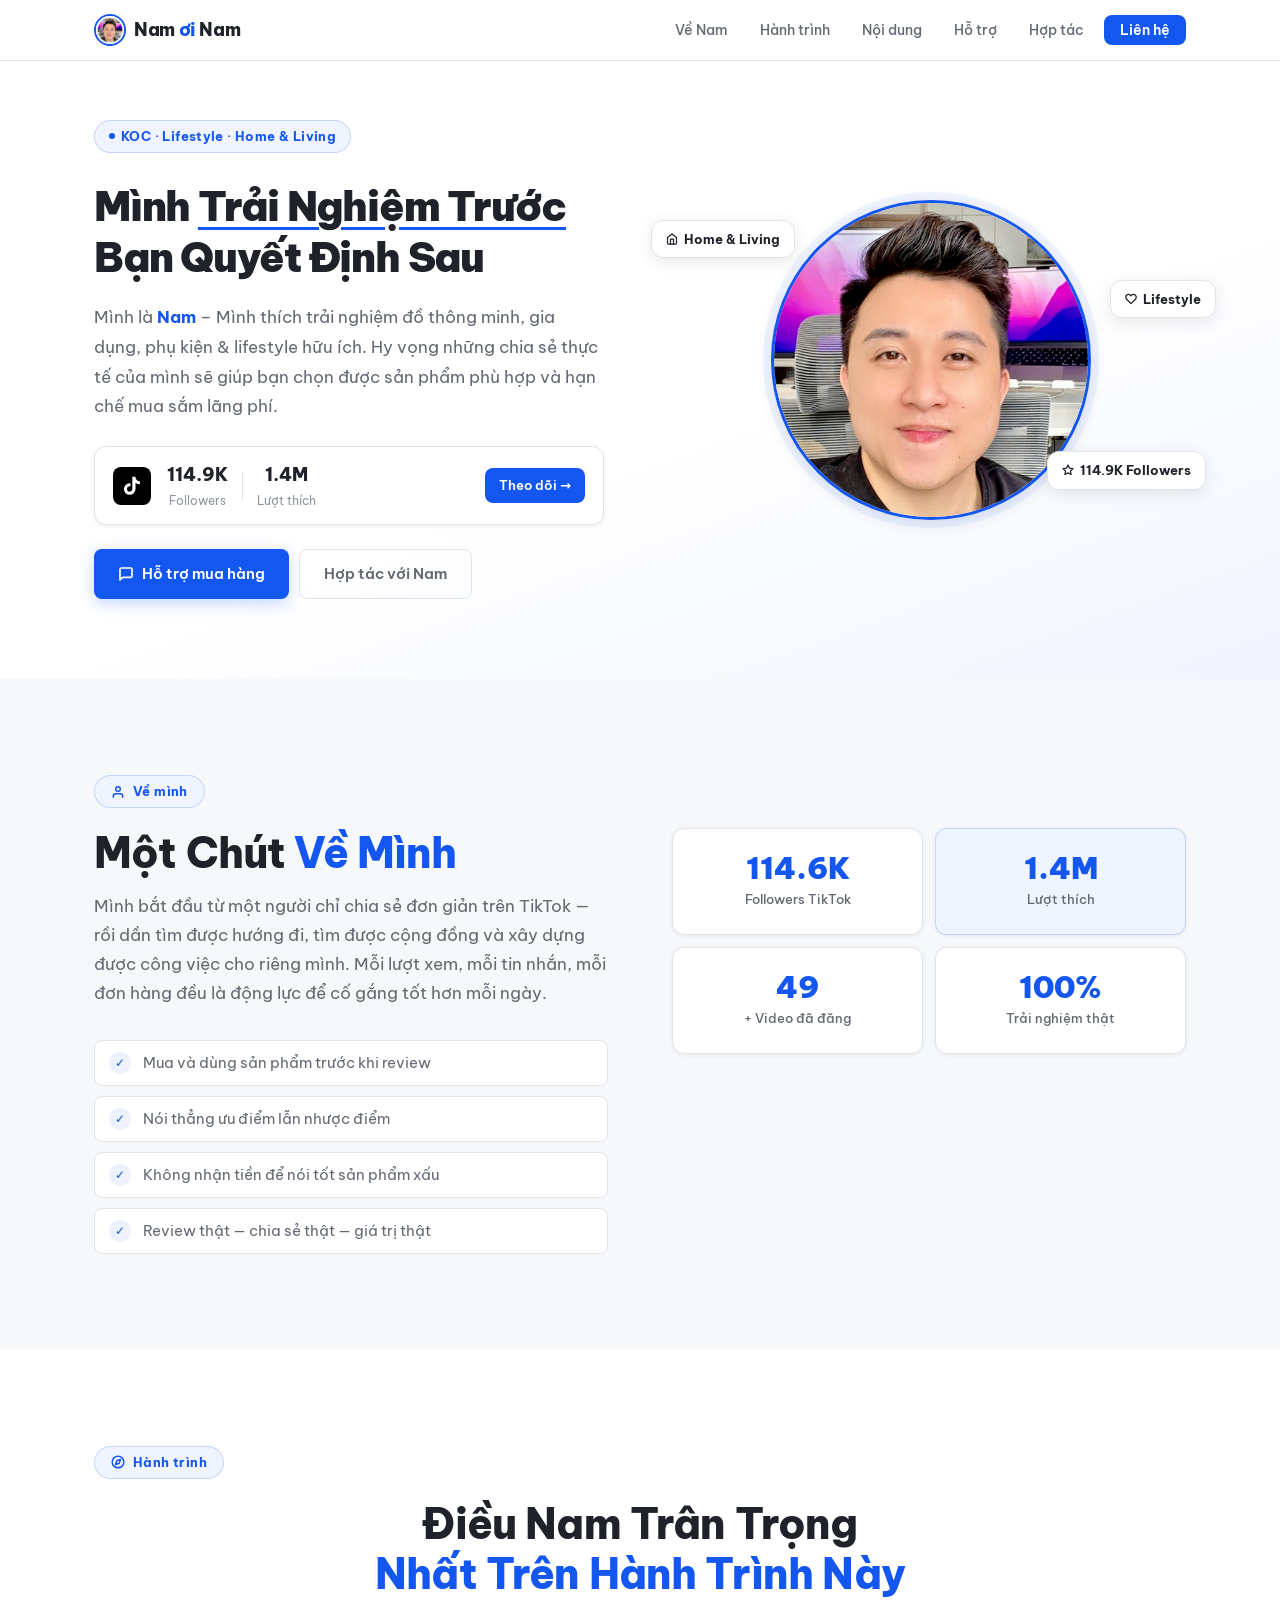
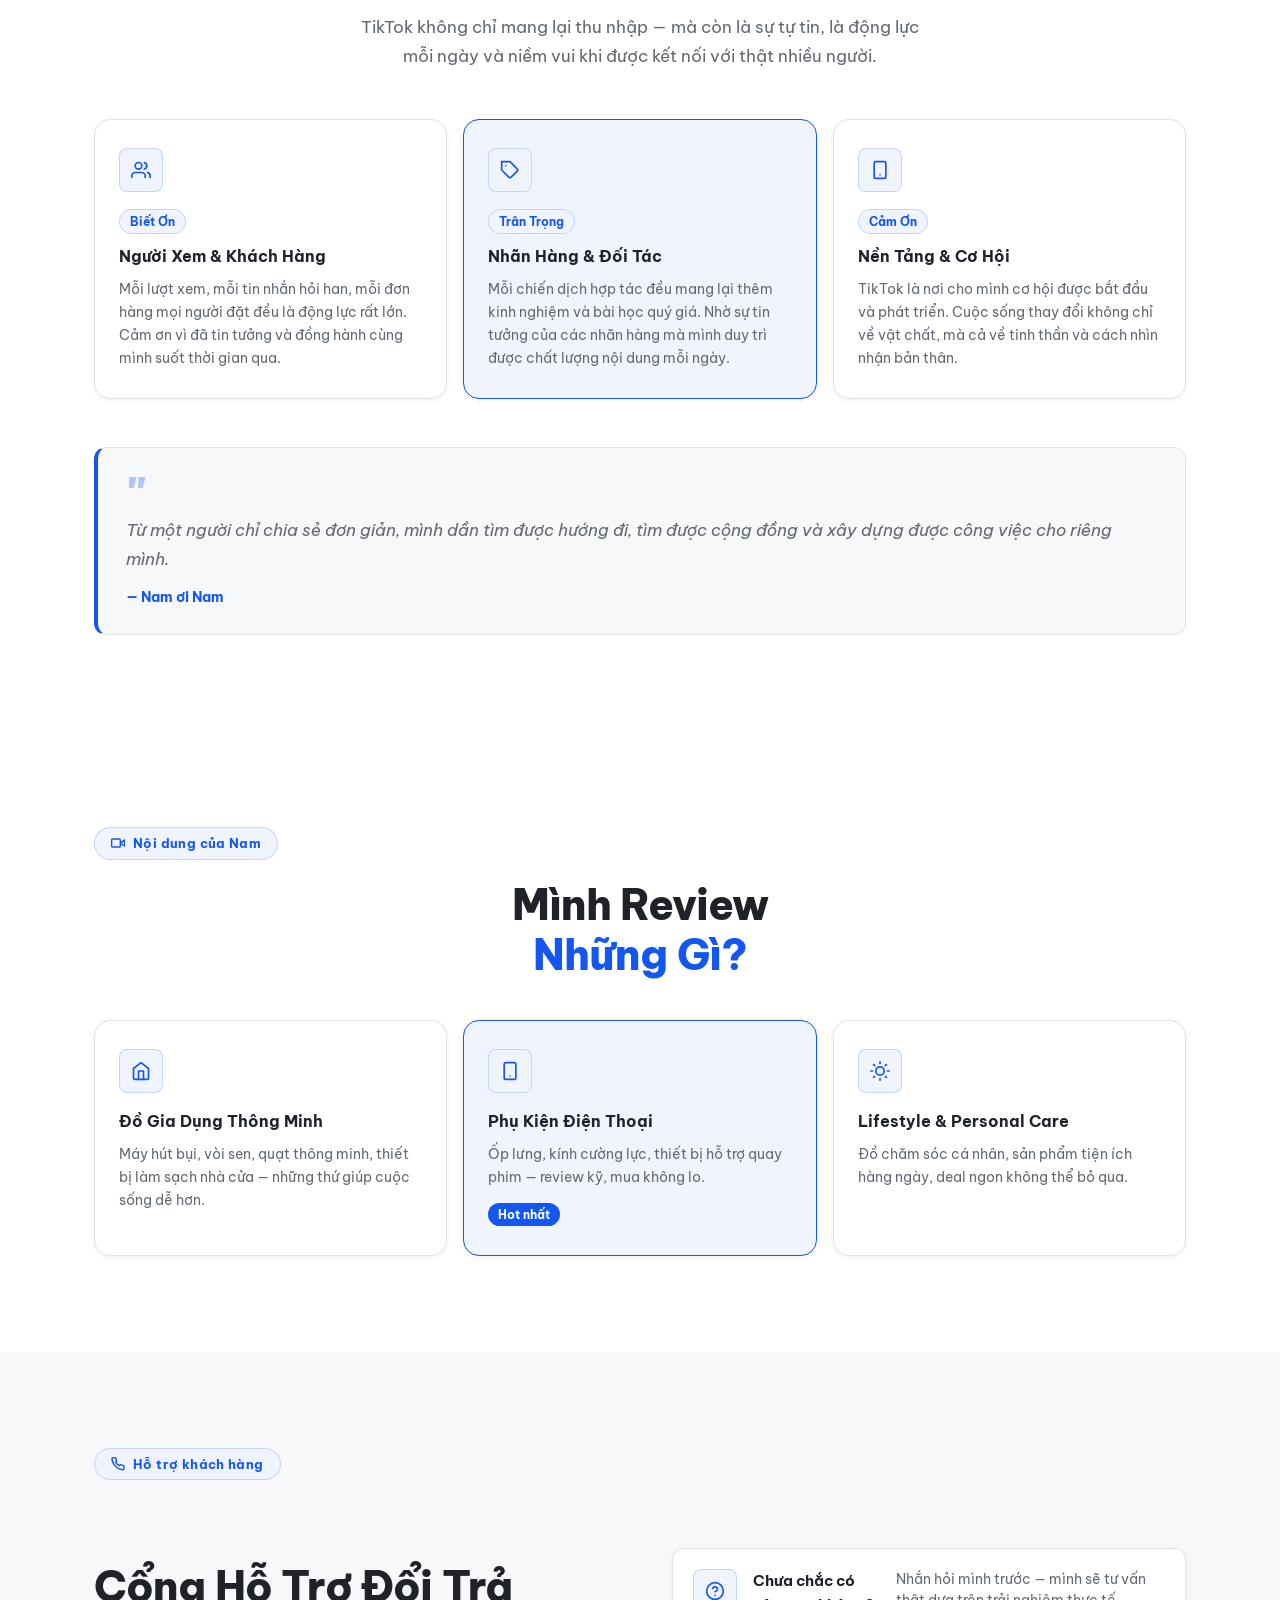
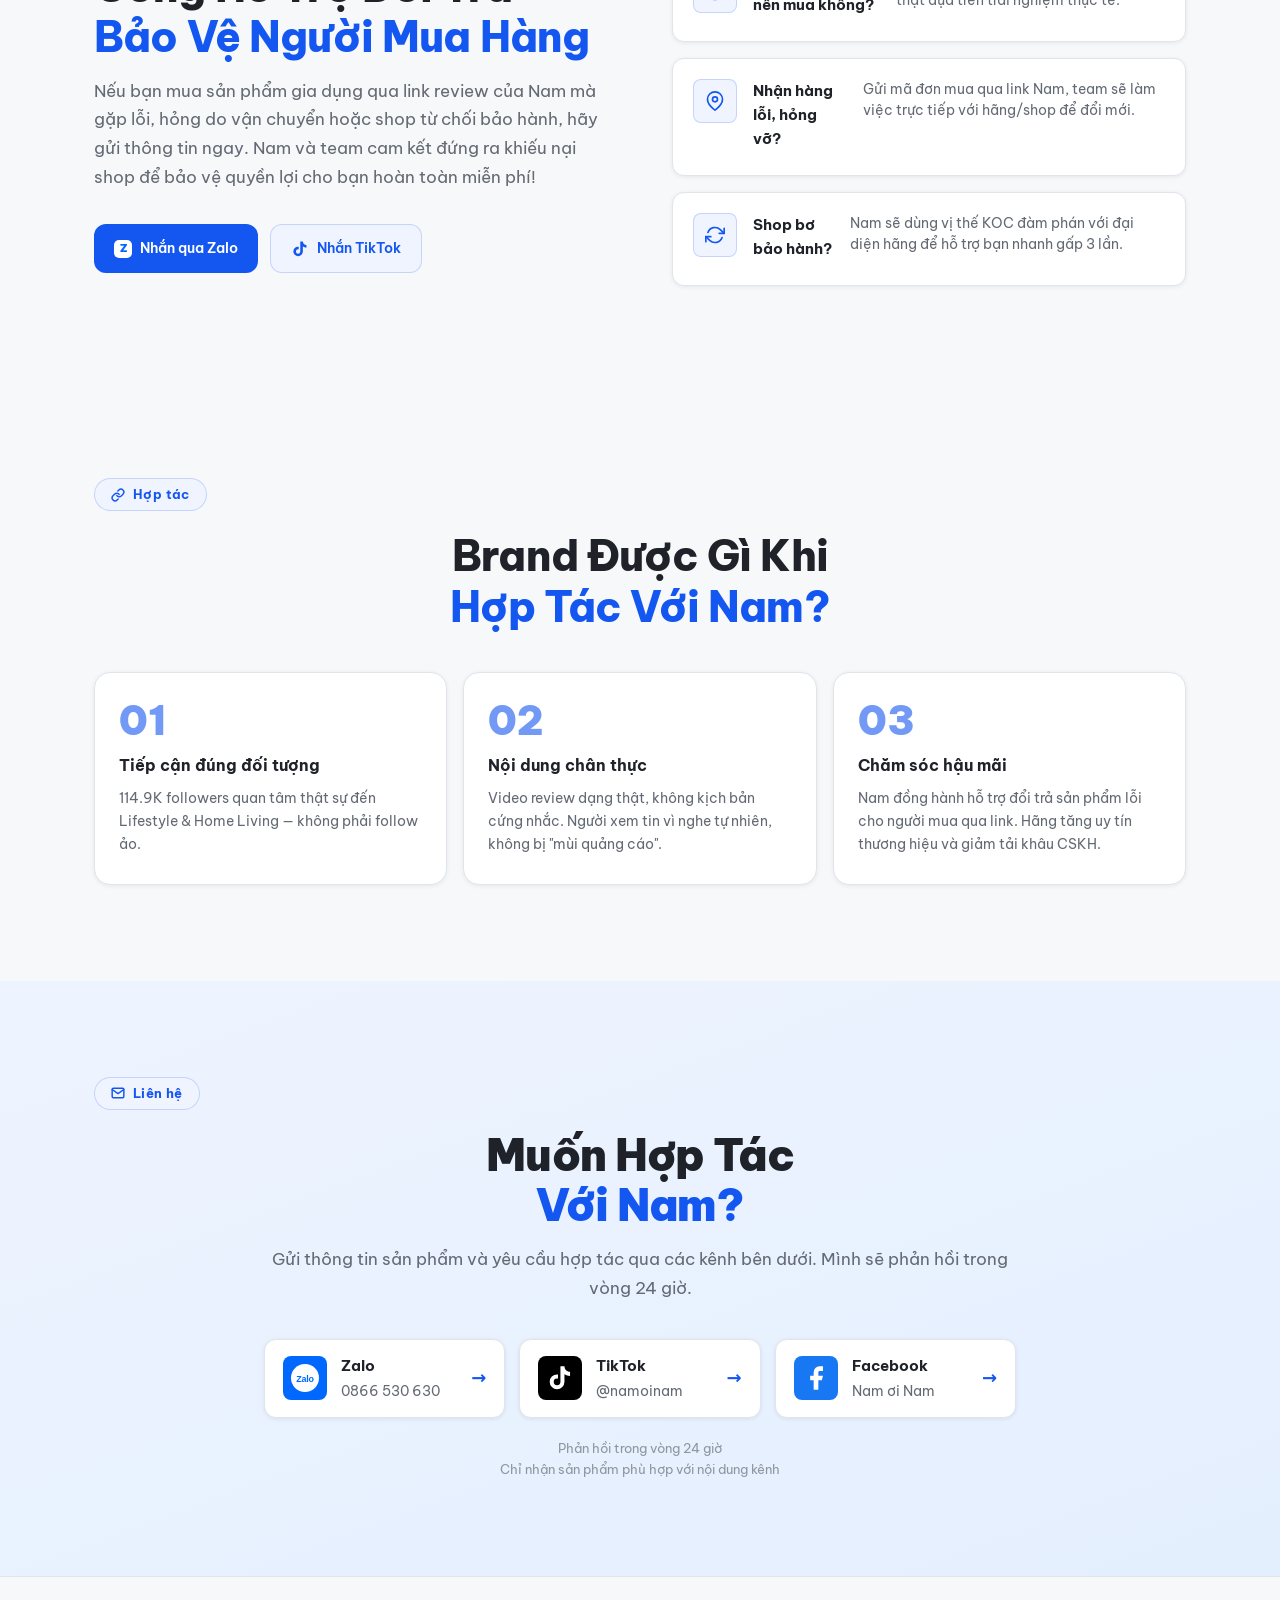
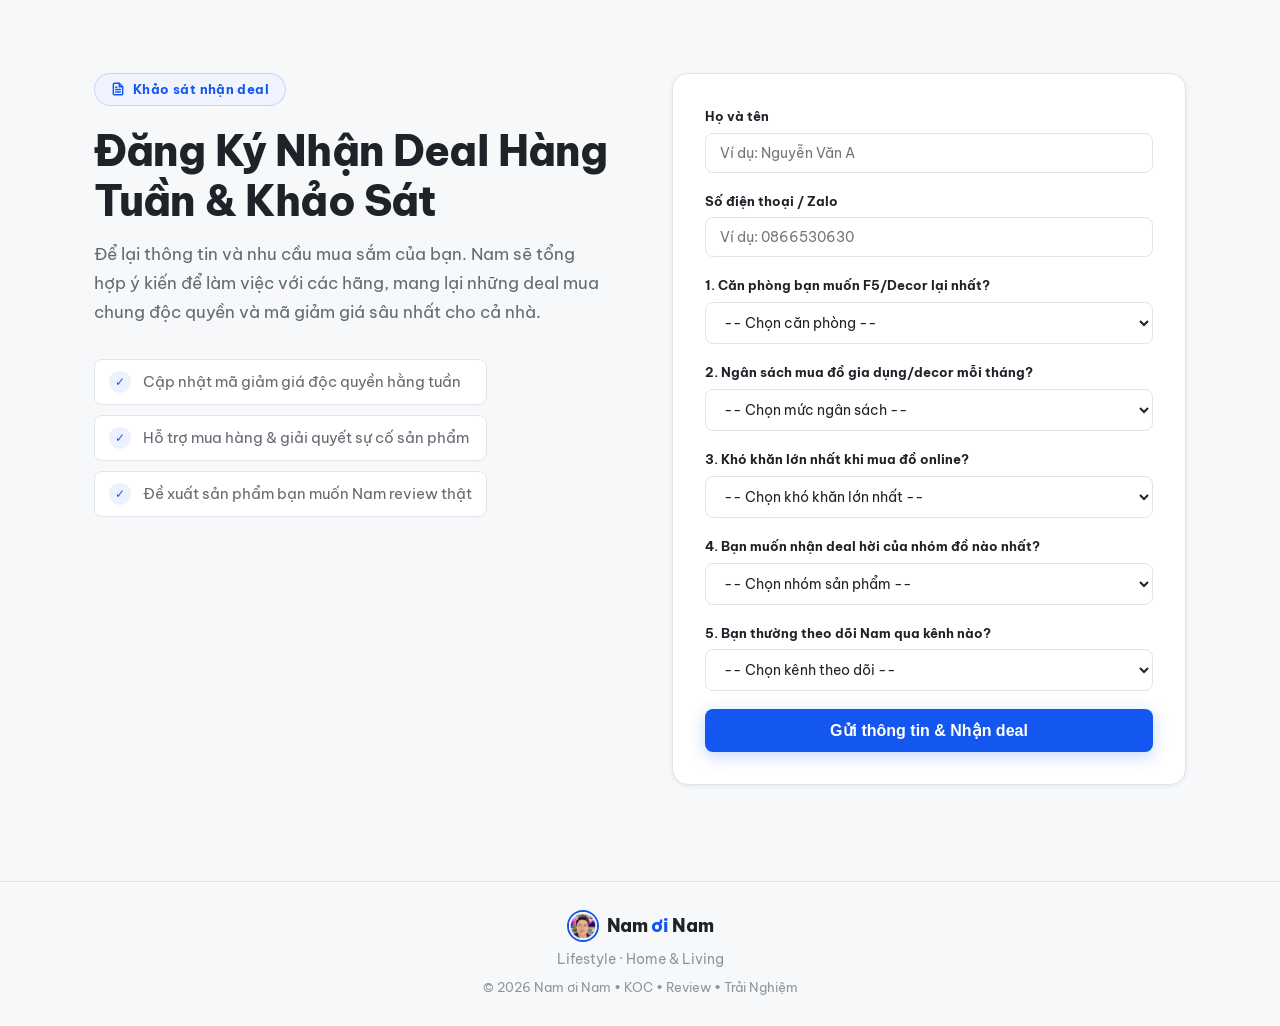
==== commit 8dfff977: "chore: revert hero title and description back to original slogan" ====
--- a/index.html
+++ b/index.html
@@ -216,8 +216,8 @@
       <div class="section-label"><svg width="14" height="14" viewBox="0 0 24 24" fill="none" stroke="currentColor" stroke-width="2.5" stroke-linecap="round" stroke-linejoin="round"><path d="M22 16.92v3a2 2 0 0 1-2.18 2 19.79 19.79 0 0 1-8.63-3.07A19.5 19.5 0 0 1 4.69 12a19.79 19.79 0 0 1-3.07-8.67A2 2 0 0 1 3.6 1.27h3a2 2 0 0 1 2 1.72c.127.96.361 1.903.7 2.81a2 2 0 0 1-.45 2.11L7.91 8.84a16 16 0 0 0 6 6l1.27-.93a2 2 0 0 1 2.11-.45c.907.339 1.85.573 2.81.7A2 2 0 0 1 22 16.92z"/></svg> Hỗ trợ khách hàng</div>
       <div class="support-layout">
         <div class="support-left">
-          <h2 class="section-title">Mua Theo Nam<br /><span class="accent">Có Vấn Đề? Cứ Hỏi!</span></h2>
-          <p class="section-desc">Mình hiểu rằng mua hàng online đôi khi không như kỳ vọng. Nếu bạn mua theo gợi ý của mình mà có bất kỳ thắc mắc nào — đừng ngại, cứ liên hệ. Mình sẽ hỗ trợ trong khả năng có thể.</p>
+          <h2 class="section-title">Cổng Hỗ Trợ Đổi Trả<br /><span class="accent">Bảo Vệ Người Mua Hàng</span></h2>
+          <p class="section-desc">Nếu bạn mua sản phẩm gia dụng qua link review của Nam mà gặp lỗi, hỏng do vận chuyển hoặc shop từ chối bảo hành, hãy gửi thông tin ngay. Nam và team cam kết đứng ra khiếu nại shop để bảo vệ quyền lợi cho bạn hoàn toàn miễn phí!</p>
           <div class="support-channels">
             <a href="https://zalo.me/0866530630" target="_blank" rel="noopener" class="support-btn" id="support-zalo">
               <span class="zalo-badge">Z</span>
@@ -241,15 +241,15 @@
             <div class="icon-box">
               <svg width="20" height="20" viewBox="0 0 24 24" fill="none" stroke="currentColor" stroke-width="2" stroke-linecap="round" stroke-linejoin="round"><path d="M21 10c0 7-9 13-9 13s-9-6-9-13a9 9 0 0 1 18 0z"/><circle cx="12" cy="10" r="3"/></svg>
             </div>
-            <h4>Nhận hàng không đúng mô tả?</h4>
-            <p>Liên hệ mình — mình sẽ hỗ trợ làm việc với shop để giải quyết.</p>
+            <h4>Nhận hàng lỗi, hỏng vỡ?</h4>
+            <p>Gửi mã đơn mua qua link Nam, team sẽ làm việc trực tiếp với hãng/shop để đổi mới.</p>
           </div>
           <div class="support-card">
             <div class="icon-box">
               <svg width="20" height="20" viewBox="0 0 24 24" fill="none" stroke="currentColor" stroke-width="2" stroke-linecap="round" stroke-linejoin="round"><polyline points="23 4 23 10 17 10"/><polyline points="1 20 1 14 7 14"/><path d="M3.51 9a9 9 0 0 1 14.85-3.36L23 10M1 14l4.64 4.36A9 9 0 0 0 20.49 15"/></svg>
             </div>
-            <h4>Muốn đổi/trả hàng?</h4>
-            <p>Mình sẽ tư vấn hướng xử lý và hỗ trợ liên hệ bên bán giúp bạn.</p>
+            <h4>Shop bơ bảo hành?</h4>
+            <p>Nam sẽ dùng vị thế KOC đàm phán với đại diện hãng để hỗ trợ bạn nhanh gấp 3 lần.</p>
           </div>
         </div>
       </div>
@@ -274,8 +274,8 @@
         </div>
         <div class="collab-card">
           <div class="collab-num">03</div>
-          <h3>Chuyển đổi thực tế</h3>
-          <p>Khán giả của mình có thói quen mua theo gợi ý — tỷ lệ click link &amp; mua hàng ổn định qua từng video.</p>
+          <h3>Chăm sóc hậu mãi</h3>
+          <p>Nam đồng hành hỗ trợ đổi trả sản phẩm lỗi cho người mua qua link. Hãng tăng uy tín thương hiệu và giảm tải khâu CSKH.</p>
         </div>
       </div>
     </div>
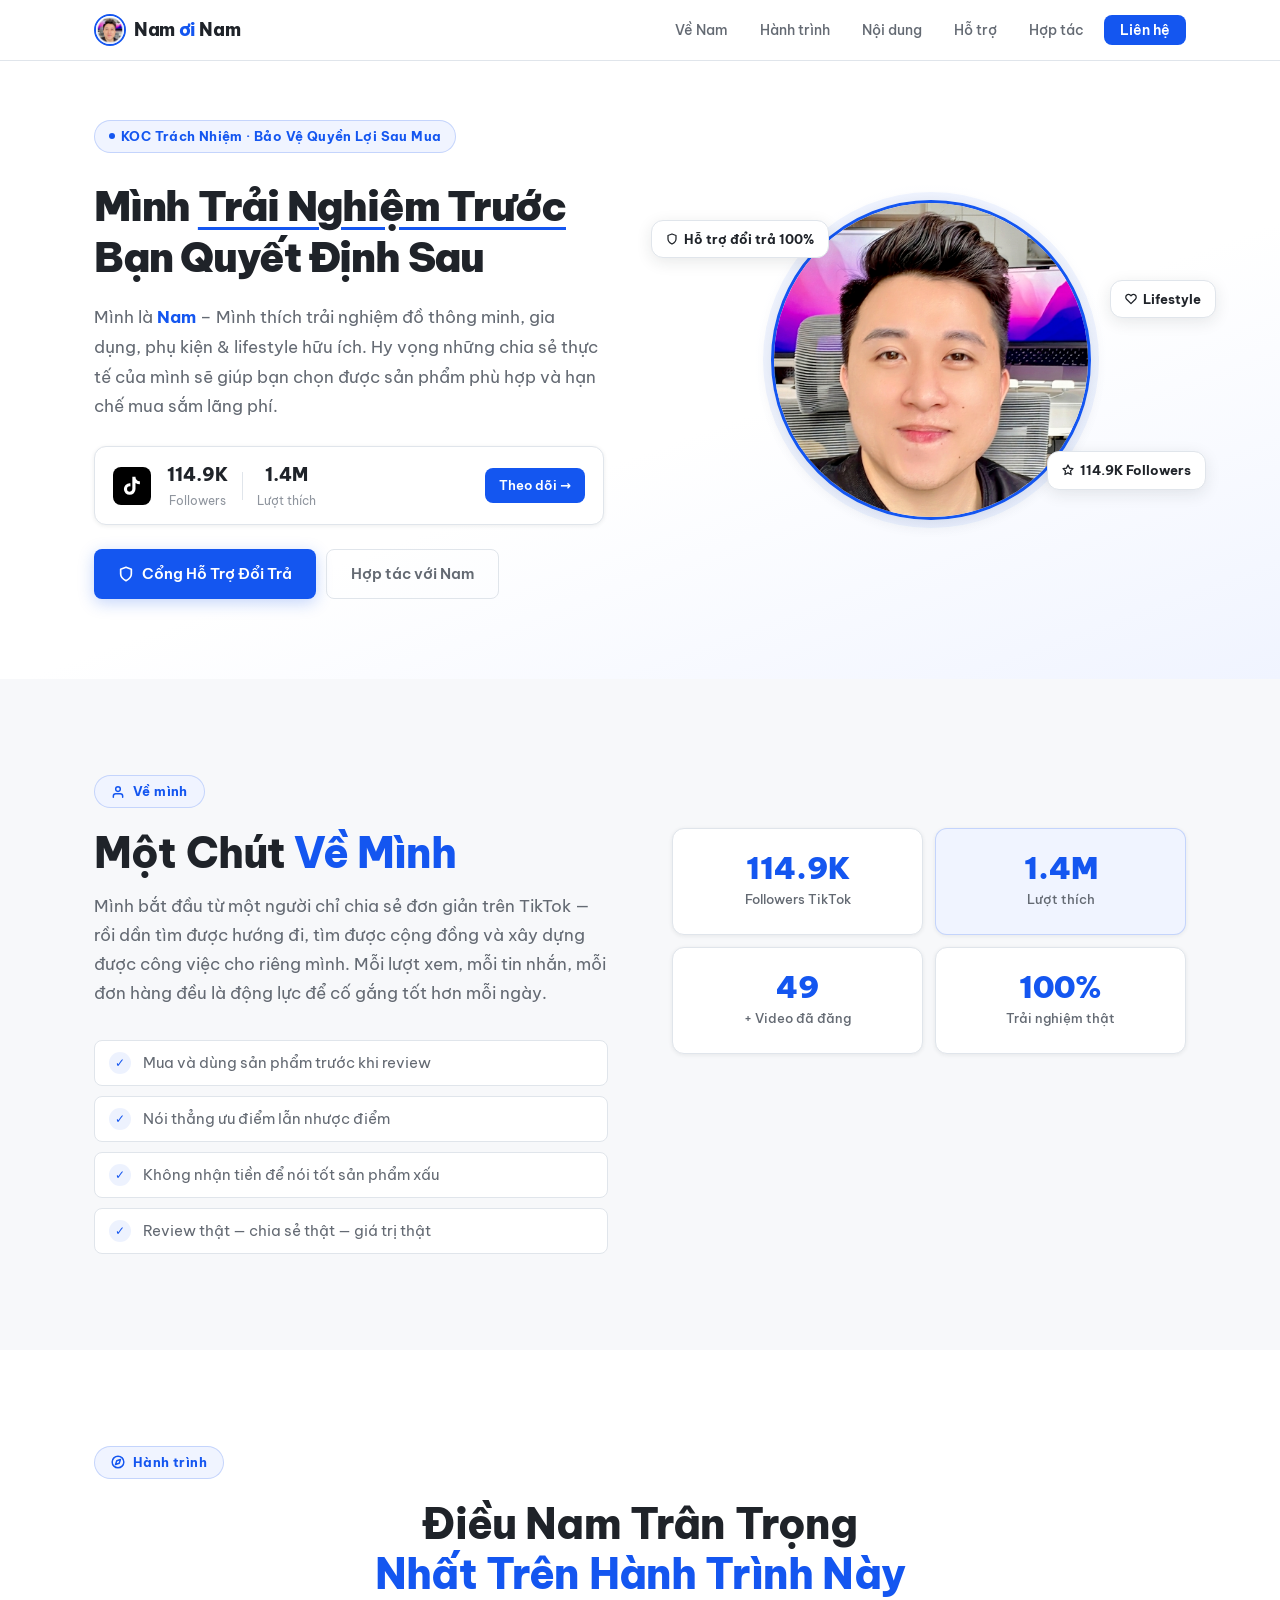
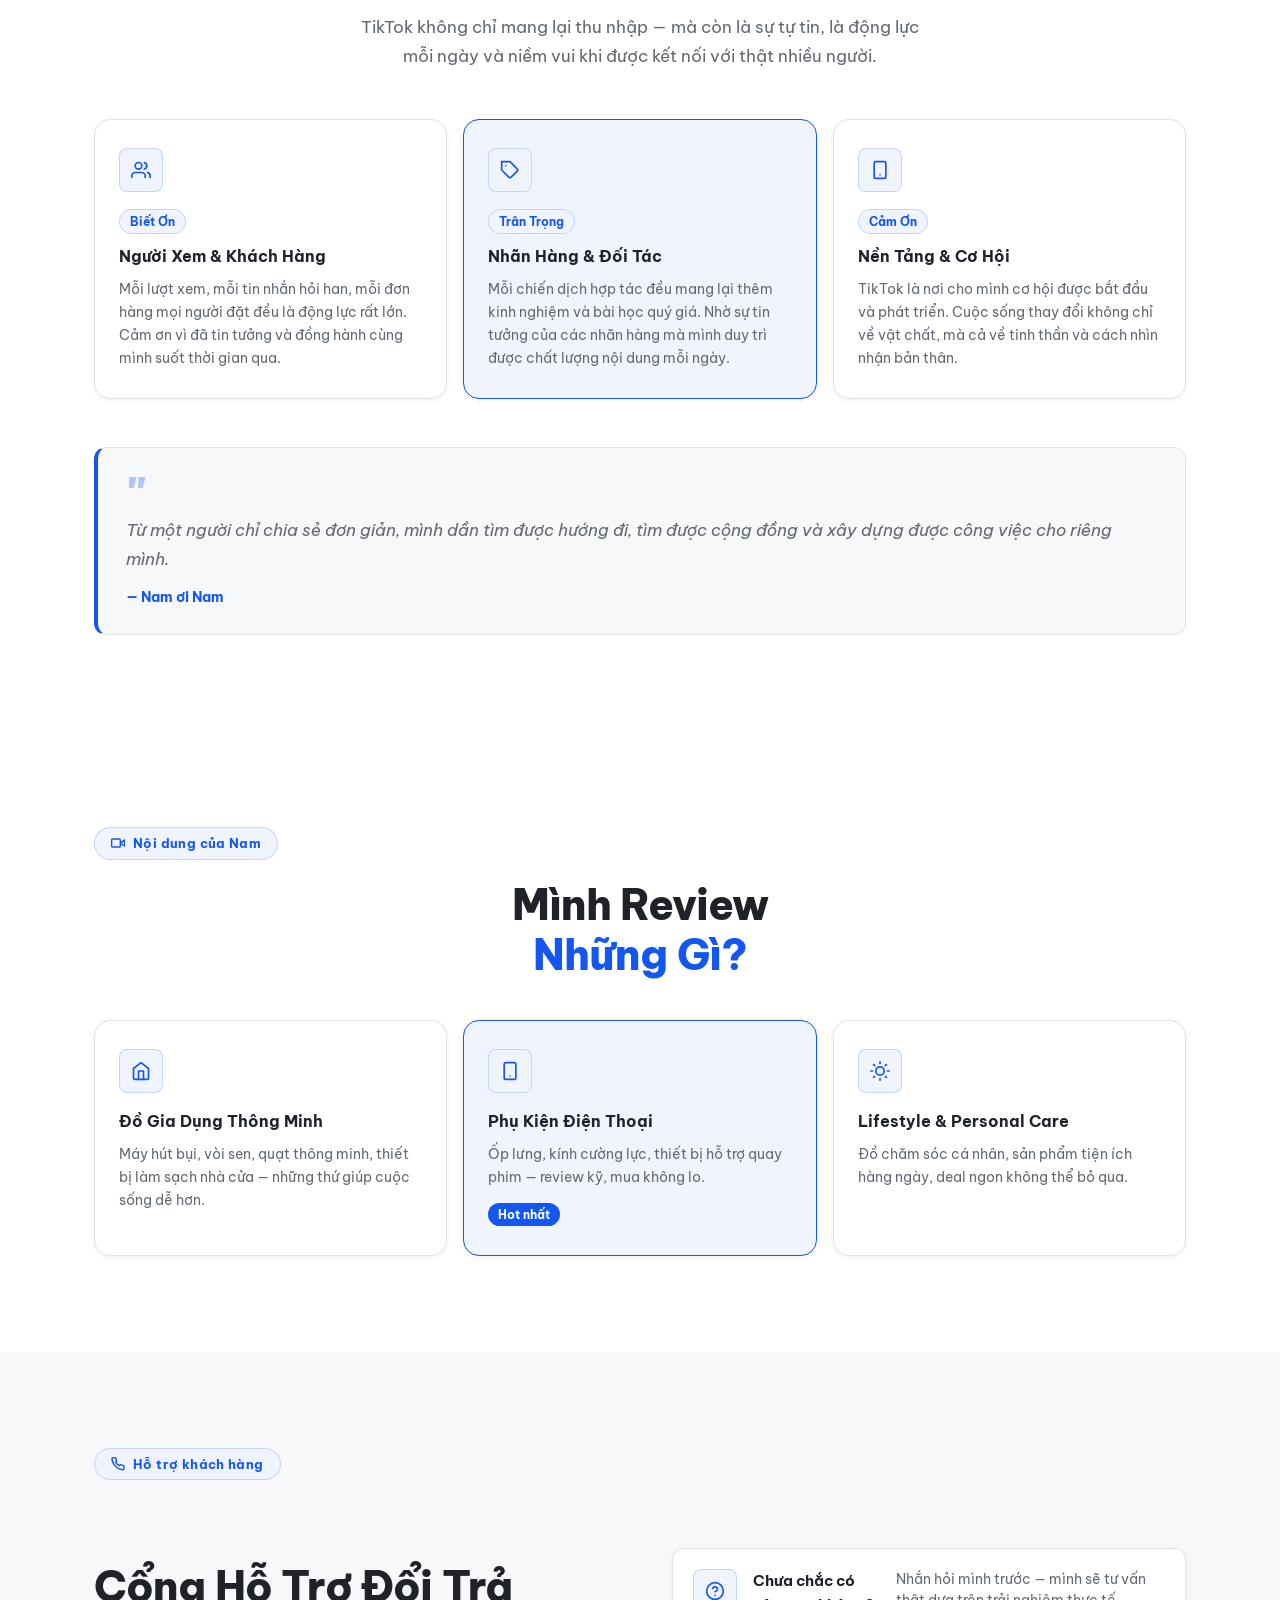
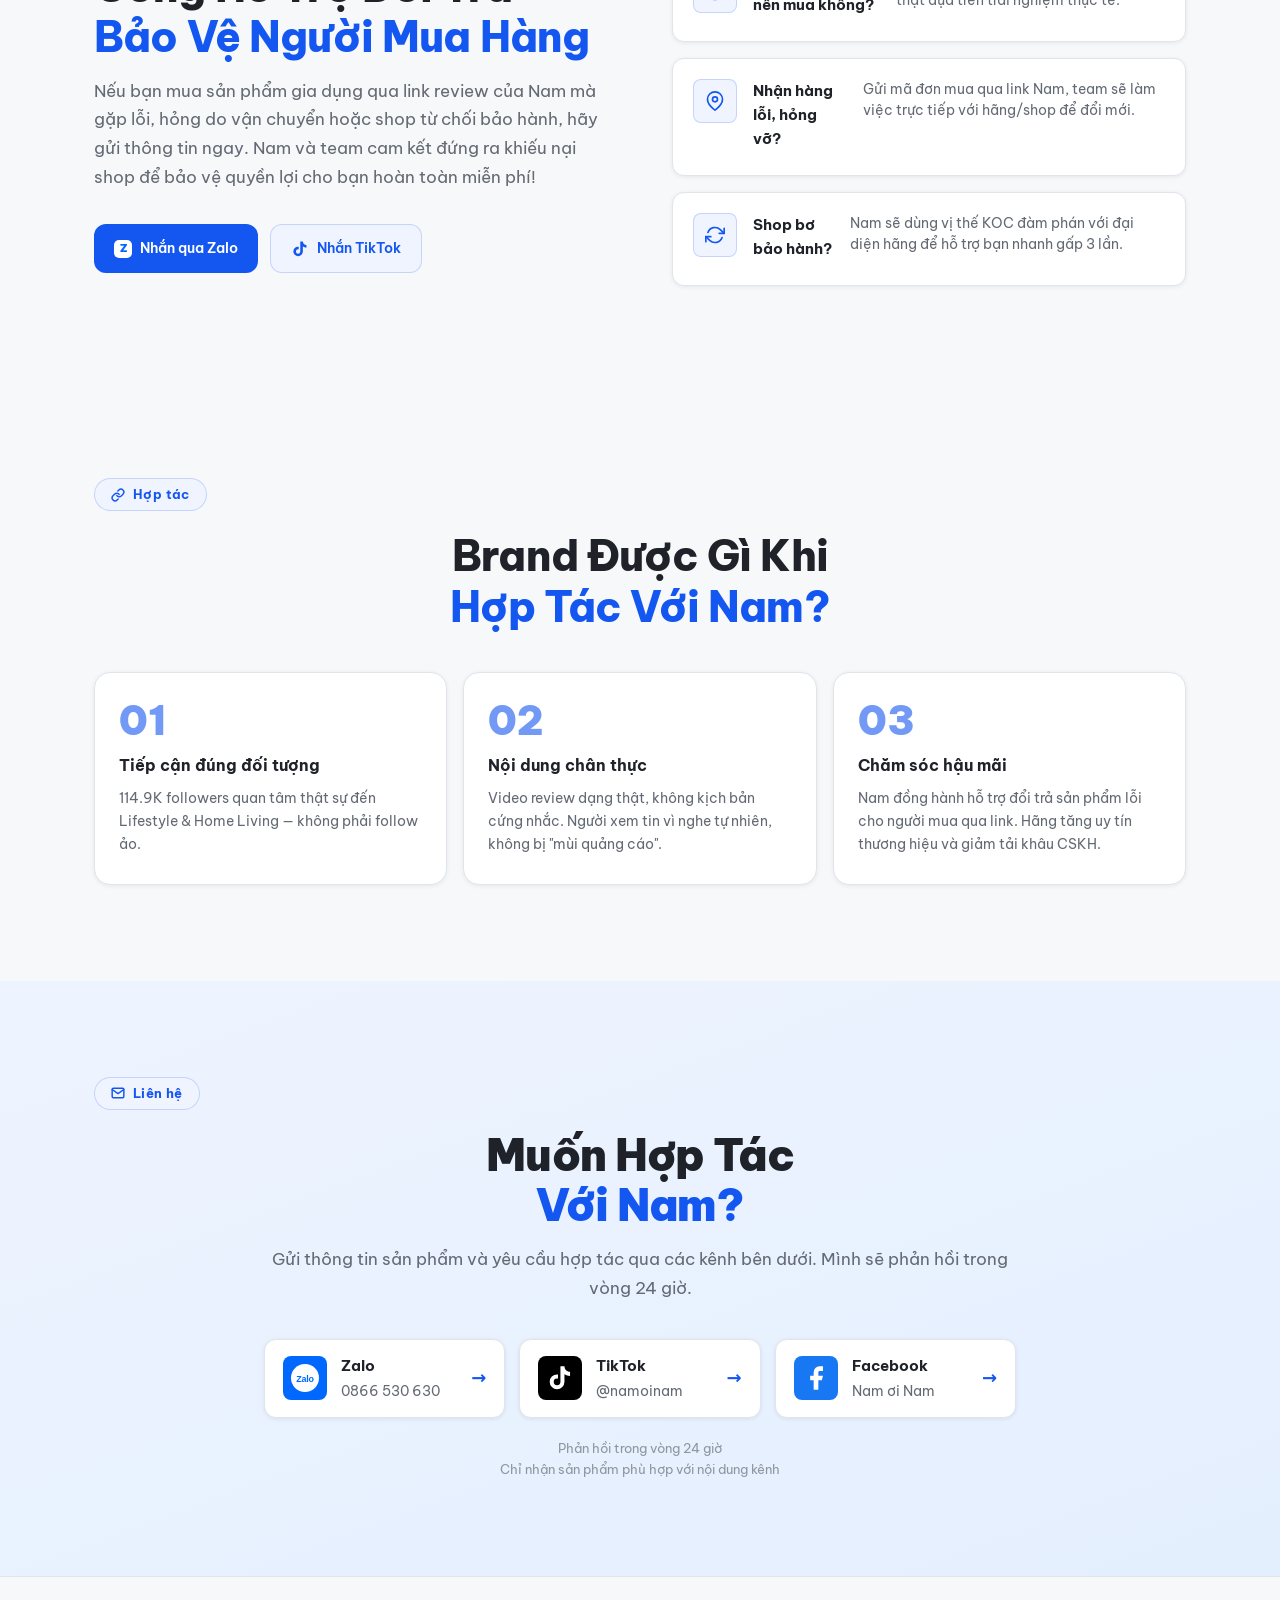
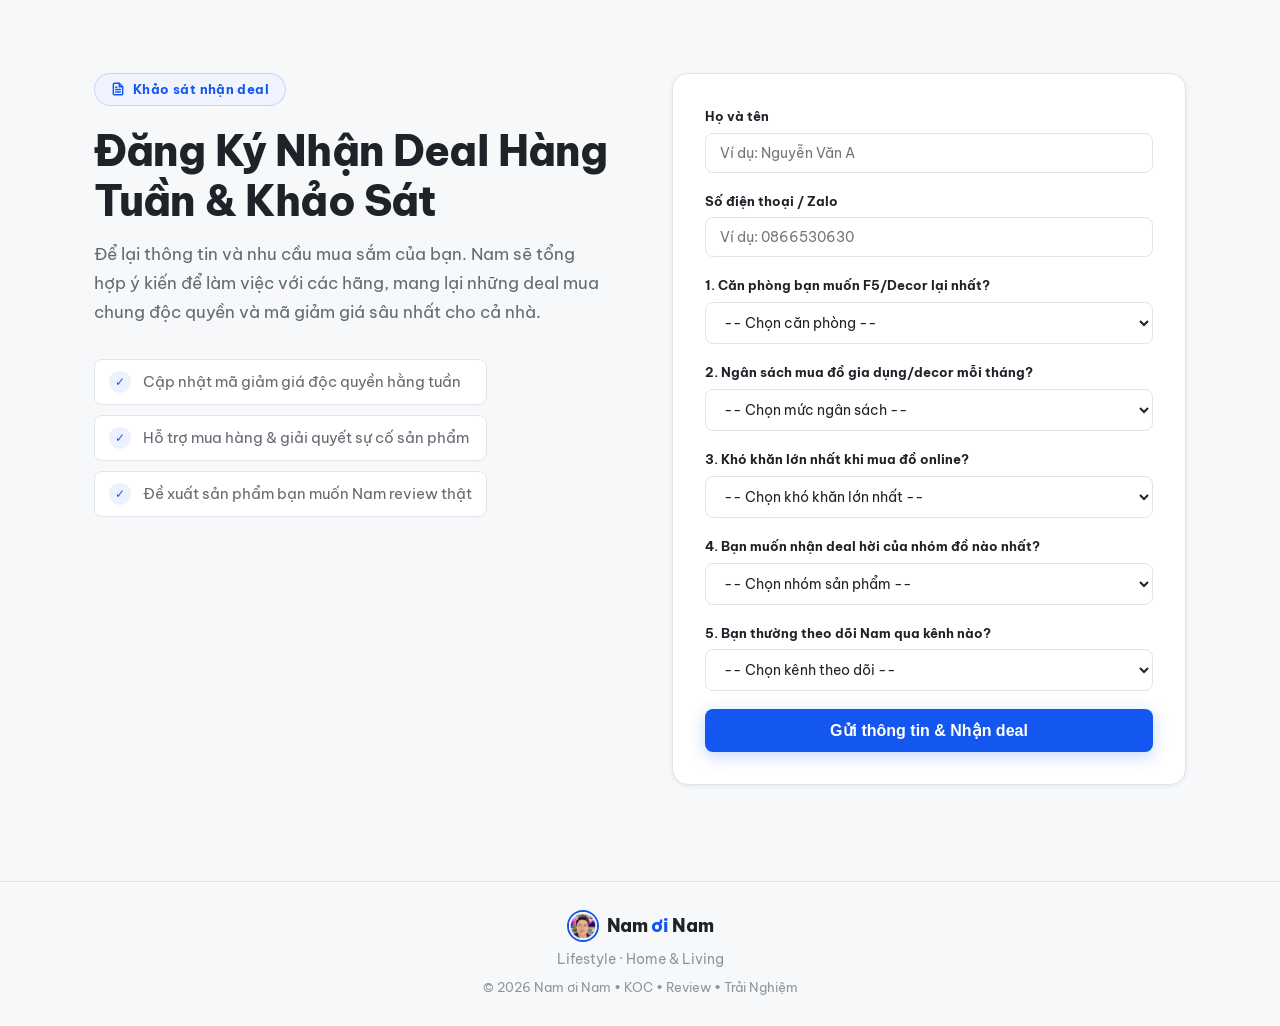
==== commit 4e03a351: "feat: show KOC Trach Nhiem badge and CTA in hero while keeping slogan" ====
--- a/index.html
+++ b/index.html
@@ -53,7 +53,7 @@
       <!-- LEFT: Text -->
       <div class="hero-text">
         <div class="hero-badge">
-          <span class="dot"></span> KOC · Lifestyle · Home &amp; Living
+          <span class="dot"></span> KOC Trách Nhiệm · Bảo Vệ Quyền Lợi Sau Mua
         </div>
         <h1 class="hero-title">
           Mình <span class="underline">Trải Nghiệm Trước</span><br />
@@ -84,8 +84,8 @@
 
         <div class="hero-ctas">
           <a href="#support" class="btn-primary">
-            <svg width="16" height="16" viewBox="0 0 24 24" fill="none" stroke="currentColor" stroke-width="2.5" stroke-linecap="round" stroke-linejoin="round"><path d="M21 15a2 2 0 0 1-2 2H7l-4 4V5a2 2 0 0 1 2-2h14a2 2 0 0 1 2 2z"/></svg>
-            Hỗ trợ mua hàng
+            <svg width="16" height="16" viewBox="0 0 24 24" fill="none" stroke="currentColor" stroke-width="2.5" stroke-linecap="round" stroke-linejoin="round"><path d="M12 22s8-4 8-10V5l-8-3-8 3v7c0 6 8 10 8 10z"/></svg>
+            Cổng Hỗ Trợ Đổi Trả
           </a>
           <a href="#collab" class="btn-ghost">Hợp tác với Nam</a>
         </div>
@@ -98,8 +98,8 @@
           <img src="avatar.jpg" alt="Nam ơi Nam – KOC Lifestyle" style="filter: brightness(1.05) contrast(1.02);" />
         </div>
         <div class="photo-badge-1">
-          <svg width="12" height="12" viewBox="0 0 24 24" fill="none" stroke="currentColor" stroke-width="2.5" stroke-linecap="round" stroke-linejoin="round"><path d="M3 9l9-7 9 7v11a2 2 0 0 1-2 2H5a2 2 0 0 1-2-2z"/><polyline points="9 22 9 12 15 12 15 22"/></svg>
-          Home &amp; Living
+          <svg width="12" height="12" viewBox="0 0 24 24" fill="none" stroke="currentColor" stroke-width="2.5" stroke-linecap="round" stroke-linejoin="round"><path d="M12 22s8-4 8-10V5l-8-3-8 3v7c0 6 8 10 8 10z"/></svg>
+          Hỗ trợ đổi trả 100%
         </div>
         <div class="photo-badge-2">
           <svg width="12" height="12" viewBox="0 0 24 24" fill="none" stroke="currentColor" stroke-width="2.5" stroke-linecap="round" stroke-linejoin="round"><polygon points="12 2 15.09 8.26 22 9.27 17 14.14 18.18 21.02 12 17.77 5.82 21.02 7 14.14 2 9.27 8.91 8.26 12 2"/></svg>
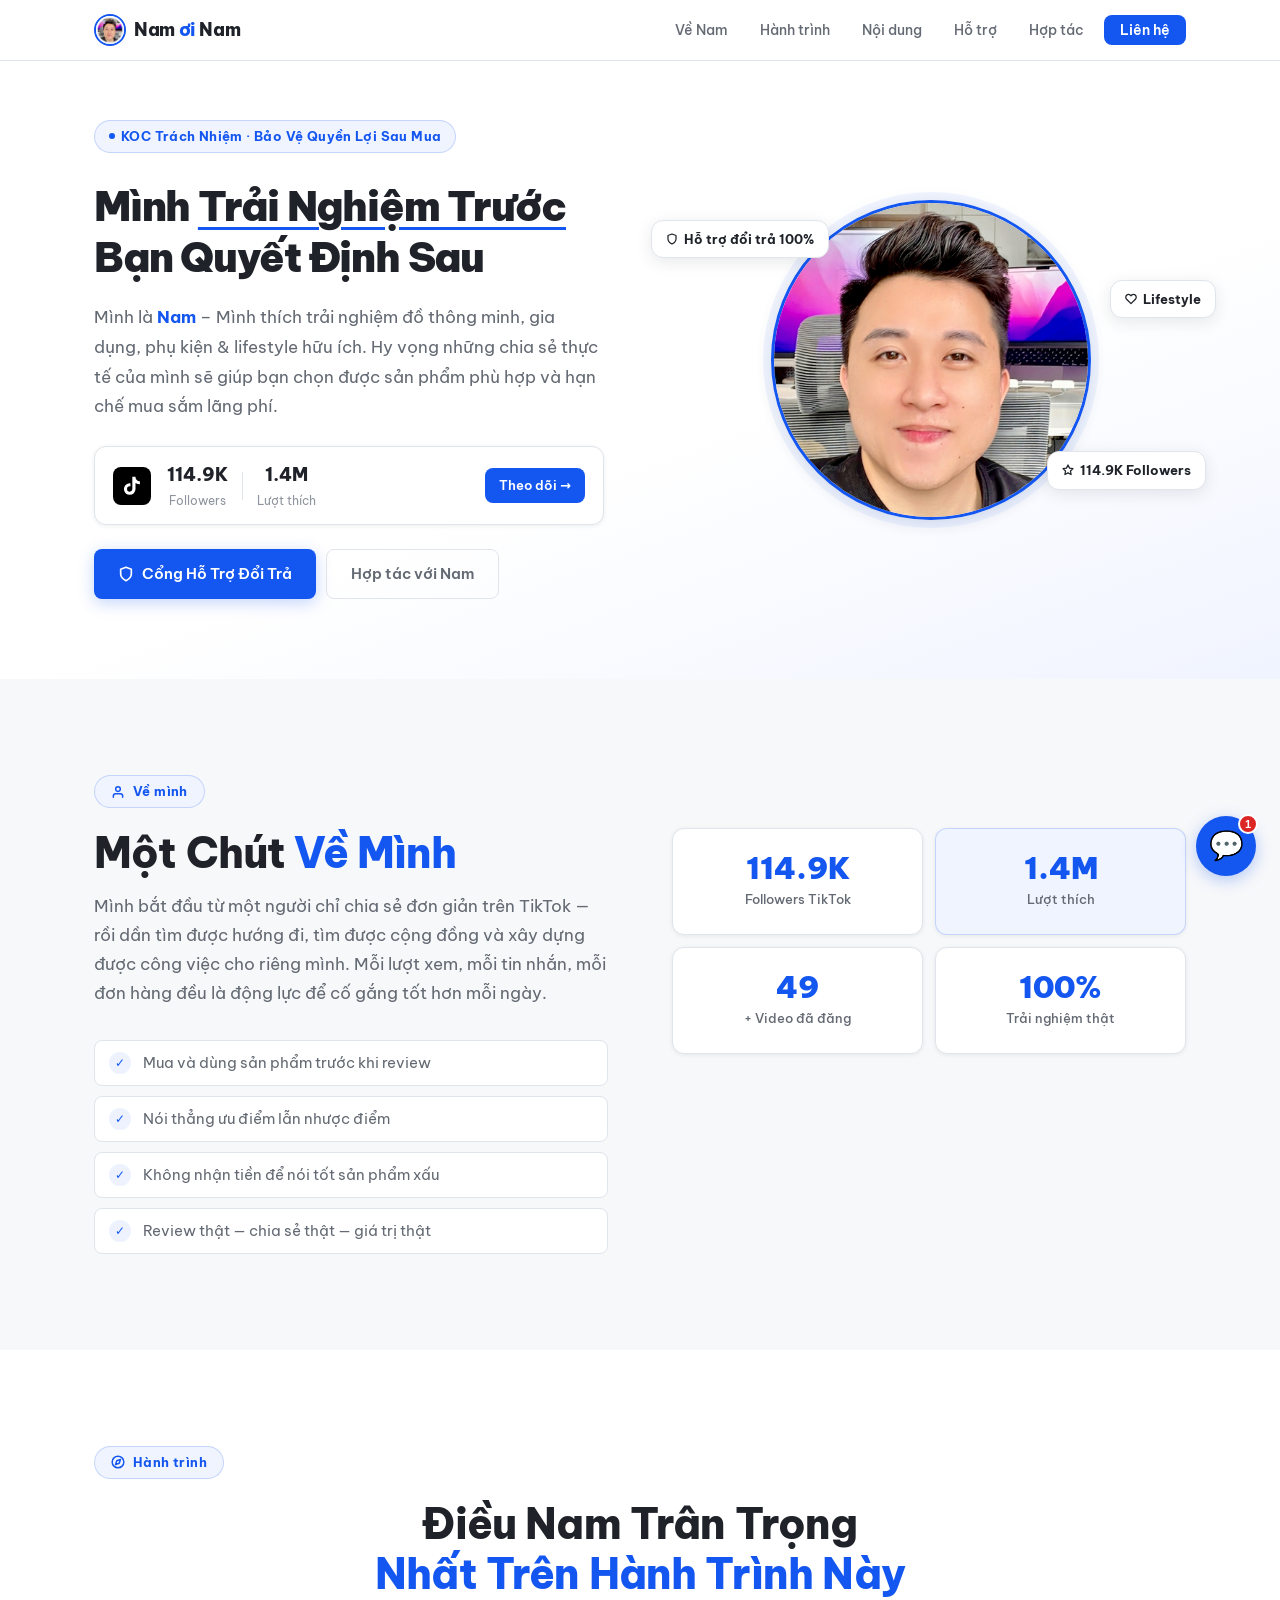
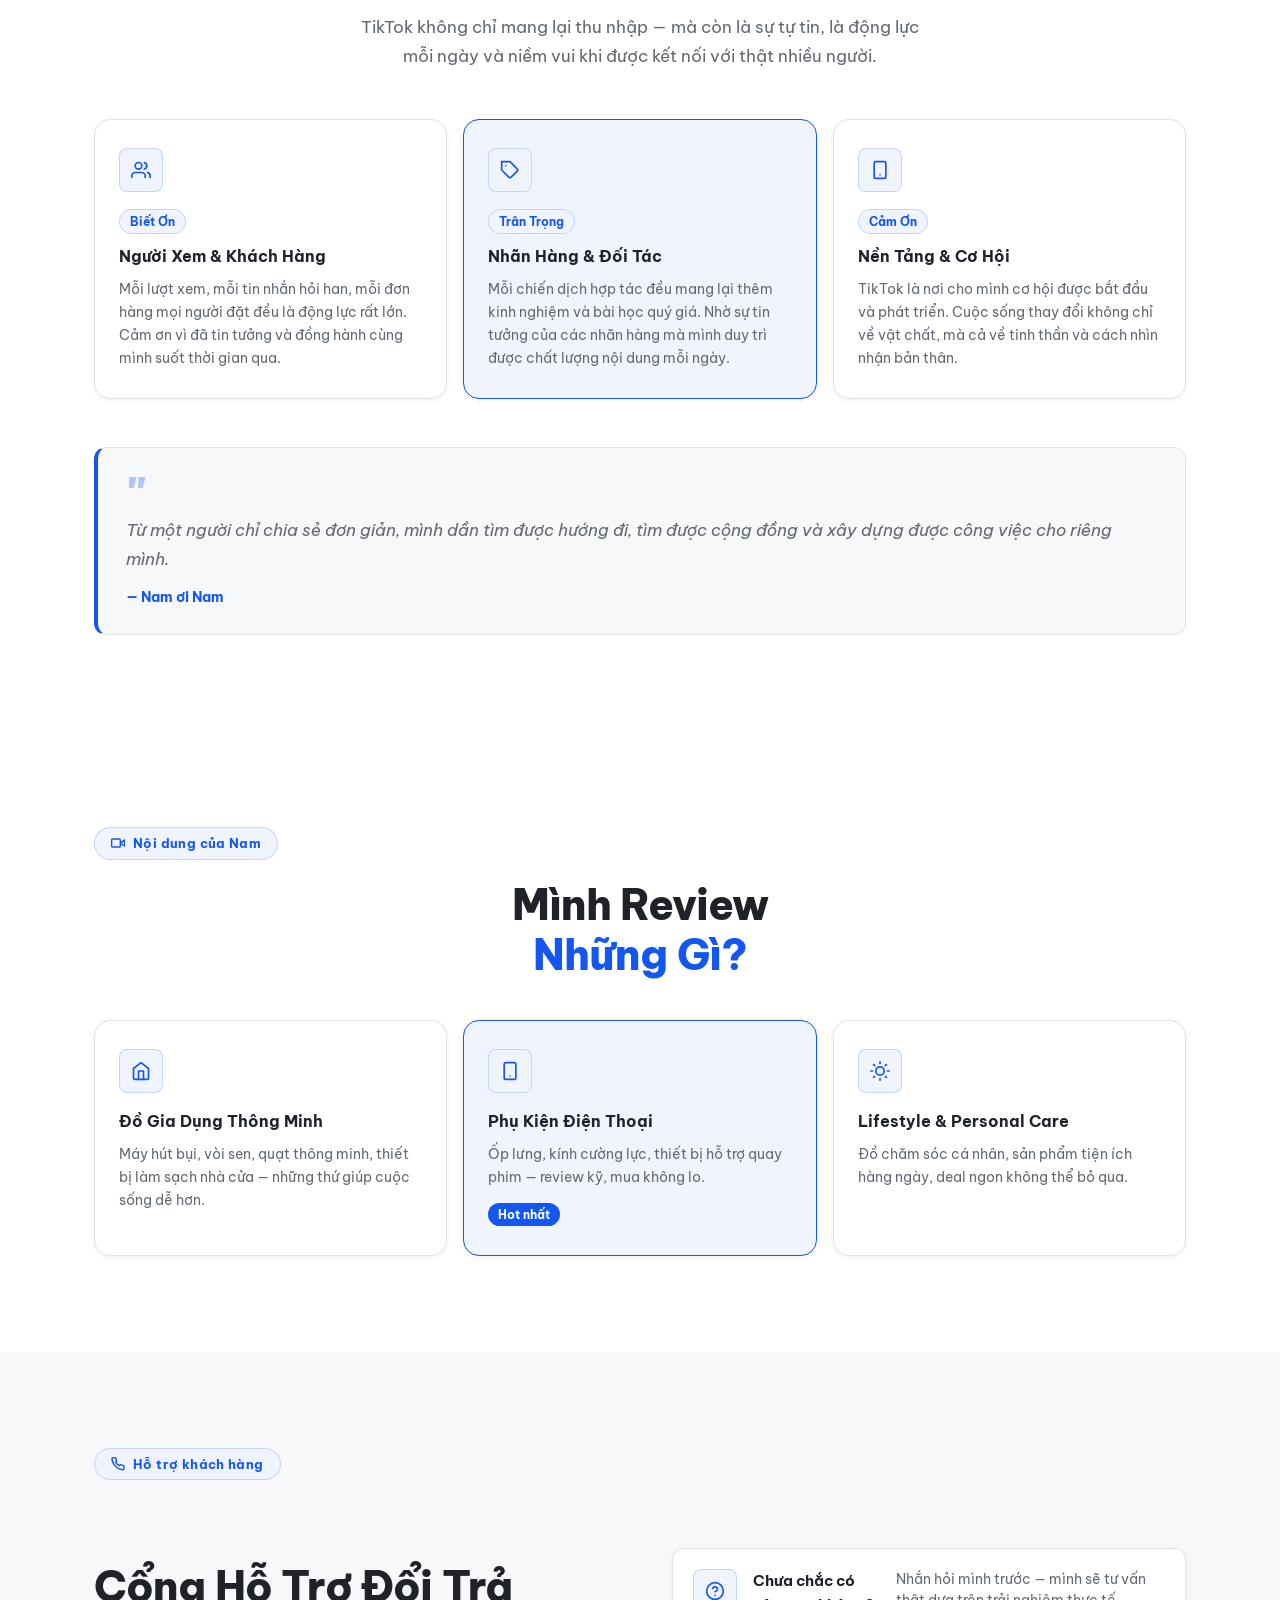
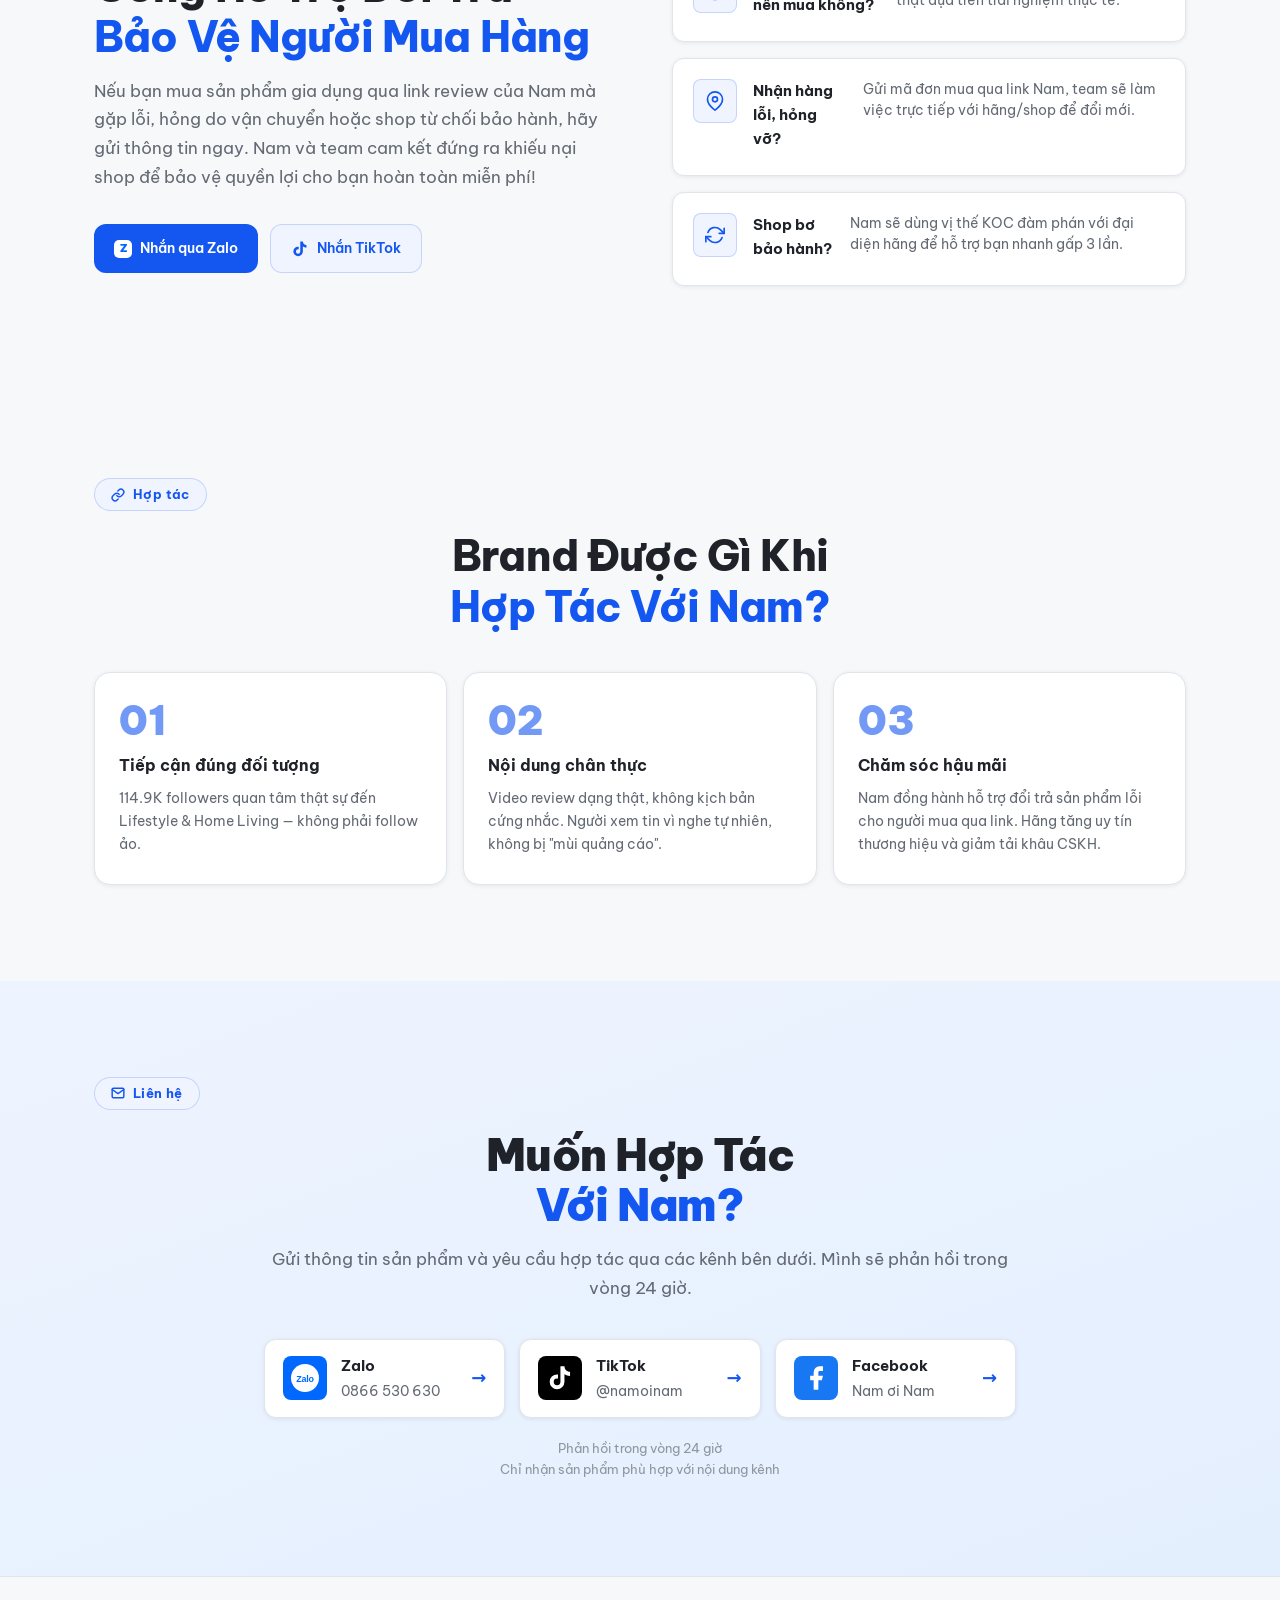
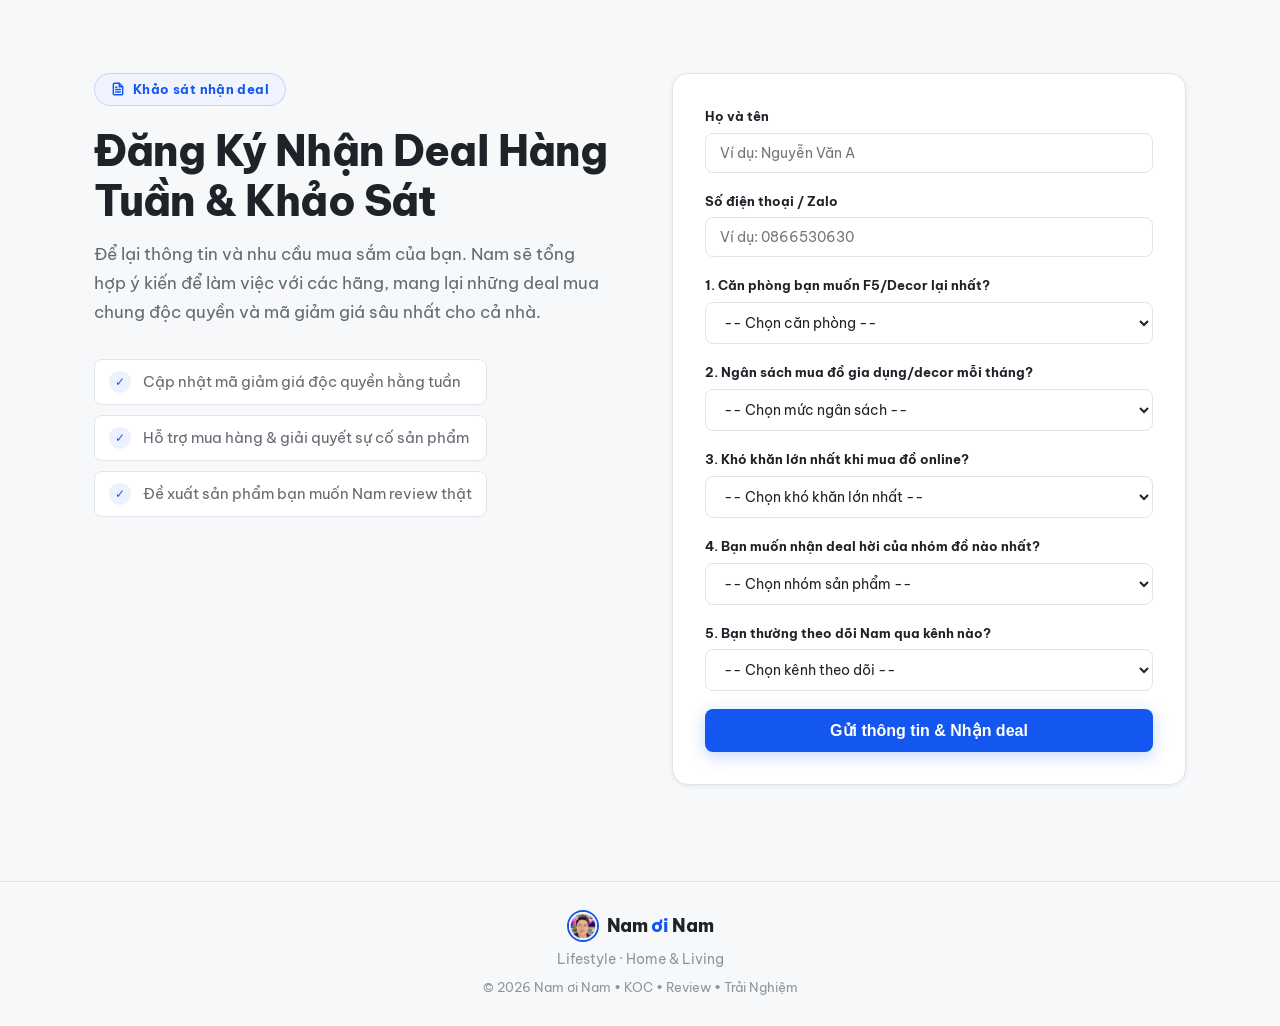
==== commit 7e4474a7: "feat: integrate 24/7 sales chatbot and data directories" ====
--- a/index.html
+++ b/index.html
@@ -446,6 +446,493 @@
     </div>
   </footer>
 
+  <!-- CHATBOT WIDGET -->
+  <div id="nam-chatbot" class="nam-chatbot">
+    <button id="chatbot-launcher" class="chatbot-launcher" aria-label="Mở khung trò chuyện">
+      <span class="launcher-icon">💬</span>
+      <span class="launcher-badge" id="launcher-badge">1</span>
+    </button>
+
+    <div id="chatbot-container" class="chatbot-container">
+      <div class="chatbot-header">
+        <div class="header-info">
+          <div class="header-avatar">
+            <img src="avatar.jpg" alt="Trợ lý Nam ơi Nam">
+          </div>
+          <div class="header-text">
+            <h4>Trợ lý Nam ơi Nam</h4>
+            <span class="status-indicator"><span class="status-dot"></span> Đang hoạt động 24/7</span>
+          </div>
+        </div>
+        <button id="chatbot-close" class="chatbot-close" aria-label="Đóng khung trò chuyện">✕</button>
+      </div>
+
+      <div id="chatbot-messages" class="chatbot-messages"></div>
+      <div id="chatbot-options" class="chatbot-options"></div>
+    </div>
+  </div>
+
+  <style>
+    /* Chatbot Styles */
+    .nam-chatbot {
+      position: fixed;
+      bottom: 24px;
+      right: 24px;
+      z-index: 99999;
+      font-family: inherit;
+    }
+    .chatbot-launcher {
+      width: 60px;
+      height: 60px;
+      border-radius: 50%;
+      background: var(--blue);
+      border: none;
+      cursor: pointer;
+      box-shadow: 0 4px 16px rgba(20,86,240,0.3);
+      display: flex;
+      align-items: center;
+      justify-content: center;
+      transition: var(--trans);
+      position: relative;
+    }
+    .chatbot-launcher:hover {
+      background: var(--blue-hover);
+      transform: scale(1.05);
+    }
+    .launcher-icon {
+      font-size: 28px;
+      color: #fff;
+      line-height: 1;
+    }
+    .launcher-badge {
+      position: absolute;
+      top: -2px;
+      right: -2px;
+      background: var(--status-red);
+      color: #fff;
+      font-size: 11px;
+      font-weight: 700;
+      width: 20px;
+      height: 20px;
+      border-radius: 50%;
+      display: flex;
+      align-items: center;
+      justify-content: center;
+      border: 2px solid #fff;
+      transition: var(--trans);
+    }
+    .chatbot-container {
+      position: absolute;
+      bottom: 76px;
+      right: 0;
+      width: 380px;
+      max-height: 520px;
+      height: 520px;
+      background: #fff;
+      border-radius: var(--radius-lg);
+      box-shadow: var(--shadow-md), 0 8px 32px rgba(31,35,41,0.15);
+      border: 1px solid var(--border);
+      display: none;
+      flex-direction: column;
+      overflow: hidden;
+      transition: var(--trans);
+    }
+    .chatbot-container.open {
+      display: flex;
+      animation: slideUp 0.3s cubic-bezier(0.4, 0, 0.2, 1);
+    }
+    @keyframes slideUp {
+      from { opacity: 0; transform: translateY(20px); }
+      to { opacity: 1; transform: translateY(0); }
+    }
+    .chatbot-header {
+      background: var(--blue);
+      color: #fff;
+      padding: 16px;
+      display: flex;
+      align-items: center;
+      justify-content: space-between;
+      border-bottom: 1px solid var(--blue-border);
+    }
+    .header-info {
+      display: flex;
+      align-items: center;
+      gap: 12px;
+    }
+    .header-avatar {
+      width: 40px;
+      height: 40px;
+      border-radius: 50%;
+      overflow: hidden;
+      border: 2px solid rgba(255,255,255,0.8);
+    }
+    .header-avatar img {
+      width: 100%;
+      height: 100%;
+      object-fit: cover;
+    }
+    .header-text h4 {
+      margin: 0;
+      font-size: 0.95rem;
+      font-weight: 700;
+    }
+    .status-indicator {
+      font-size: 11px;
+      opacity: 0.9;
+      display: inline-flex;
+      align-items: center;
+      gap: 4px;
+    }
+    .status-dot {
+      width: 6px;
+      height: 6px;
+      border-radius: 50%;
+      background: #10B981;
+      display: inline-block;
+    }
+    .chatbot-close {
+      background: none;
+      border: none;
+      color: #fff;
+      font-size: 1.2rem;
+      cursor: pointer;
+      opacity: 0.8;
+      padding: 4px;
+      transition: var(--trans);
+    }
+    .chatbot-close:hover {
+      opacity: 1;
+    }
+    .chatbot-messages {
+      flex: 1;
+      padding: 16px;
+      overflow-y: auto;
+      background: #F8F9FA;
+      display: flex;
+      flex-direction: column;
+      gap: 12px;
+    }
+    .message {
+      max-width: 85%;
+      padding: 12px 16px;
+      border-radius: var(--radius-md);
+      font-size: 0.875rem;
+      line-height: 1.5;
+      word-wrap: break-word;
+    }
+    .message.bot {
+      background: #fff;
+      color: var(--text);
+      align-self: flex-start;
+      border-top-left-radius: 4px;
+      box-shadow: 0 1px 2px rgba(0,0,0,0.05);
+      border: 1px solid #ECEFF2;
+    }
+    .message.user {
+      background: var(--blue);
+      color: #fff;
+      align-self: flex-end;
+      border-top-right-radius: 4px;
+      box-shadow: 0 1px 2px rgba(20,86,240,0.1);
+    }
+    .typing-indicator {
+      display: flex;
+      gap: 4px;
+      padding: 12px 16px;
+      background: #fff;
+      border-radius: var(--radius-md);
+      border-top-left-radius: 4px;
+      align-self: flex-start;
+      border: 1px solid #ECEFF2;
+    }
+    .typing-dot {
+      width: 6px;
+      height: 6px;
+      background: var(--text-muted);
+      border-radius: 50%;
+      animation: typing 1.4s infinite ease-in-out both;
+    }
+    .typing-dot:nth-child(1) { animation-delay: -0.32s; }
+    .typing-dot:nth-child(2) { animation-delay: -0.16s; }
+    @keyframes typing {
+      0%, 80%, 100% { transform: scale(0); }
+      40% { transform: scale(1); }
+    }
+    .chatbot-options {
+      padding: 12px 16px;
+      background: #fff;
+      border-top: 1px solid var(--border);
+      max-height: 180px;
+      overflow-y: auto;
+      display: flex;
+      flex-direction: column;
+      gap: 8px;
+    }
+    .option-btn {
+      background: #fff;
+      border: 1px solid var(--blue-border);
+      color: var(--blue);
+      padding: 8px 14px;
+      border-radius: var(--radius-sm);
+      font-size: 0.8125rem;
+      font-weight: 600;
+      cursor: pointer;
+      text-align: left;
+      transition: var(--trans);
+    }
+    .option-btn:hover {
+      background: var(--bg-blue);
+      border-color: var(--blue);
+    }
+    .chat-cta-container {
+      display: flex;
+      gap: 8px;
+      margin-top: 8px;
+    }
+    .chat-cta-btn {
+      flex: 1;
+      display: inline-flex;
+      align-items: center;
+      justify-content: center;
+      gap: 6px;
+      padding: 10px;
+      border-radius: var(--radius-sm);
+      font-size: 0.8125rem;
+      font-weight: 700;
+      text-decoration: none;
+      text-align: center;
+      transition: var(--trans);
+      border: none;
+      cursor: pointer;
+    }
+    .chat-cta-btn.primary {
+      background: var(--blue);
+      color: #fff;
+    }
+    .chat-cta-btn.primary:hover {
+      background: var(--blue-hover);
+    }
+    .chat-cta-btn.secondary {
+      background: #0068FF;
+      color: #fff;
+    }
+    .chat-cta-btn.secondary:hover {
+      background: #0056D2;
+    }
+
+    @media (max-width: 480px) {
+      .chatbot-container {
+        width: calc(100vw - 32px);
+        right: -8px;
+      }
+    }
+  </style>
+
+  <script>
+    const CHATBOT_DATABASE = {
+      "q1": {
+        "question": "Máy chiếu ETOE Starfish 2 giá bao nhiêu?",
+        "answer": "Máy chiếu ETOE Starfish 2 đang có giá ưu đãi cực tốt mua qua link của Nam là <b>3.490.000 VNĐ</b> (giá gốc 4.500.000 VNĐ). Hơn nữa anh em còn được tặng kèm màn chiếu 100 inch cao cấp và được miễn phí vận chuyển toàn quốc nha!"
+      },
+      "q2": {
+        "question": "Máy chiếu xem ban ngày rõ không?",
+        "answer": "Máy có độ sáng 450 ANSI Lumens nên chiếu buổi tối hoặc trong phòng ngủ tắt đèn thì nét căng và đẹp như rạp phim. Ban ngày nếu chiếu trong phòng có rèm che nhẹ thì xem vẫn rất tốt, còn nếu phòng quá sáng hoặc ánh nắng chiếu trực tiếp thì hình ảnh sẽ bị mờ đi nhiều nhé."
+      },
+      "q3": {
+        "question": "Hệ điều hành, Netflix thế nào?",
+        "answer": "Có sẵn hệ điều hành Android TV chính chủ nên đã cài đặt sẵn YouTube, Netflix, Prime Video bản quyền xem cực mượt. Máy có tích hợp trợ lý Google và điều khiển giọng nói bằng tiếng Việt rất nhạy nha anh em."
+      },
+      "q4": {
+        "question": "Có cần loa ngoài không?",
+        "answer": "Máy chiếu có sẵn hệ thống loa kép công suất 10W nghe rất to, ấm và rõ trong không gian phòng ngủ tầm 15-20m2. Nếu bạn muốn xem phim hành động mạnh hoặc nghe nhạc bass lớn thì mới cần kết nối thêm loa ngoài qua cổng Bluetooth hoặc jack 3.5mm nhé."
+      },
+      "q5": {
+        "question": "Bảo hành đổi trả mua qua Nam?",
+        "answer": "Sản phẩm được bảo hành chính hãng 12 tháng. Đặc biệt, nếu anh em mua qua link của Nam mà gặp lỗi từ nhà sản xuất sẽ được <b>lỗi 1 đổi 1 trong vòng 30 ngày</b>. Có bất kỳ vấn đề gì, cứ gửi yêu cầu lên Cổng hỗ trợ đổi trả tại namoinam.com, Nam và team sẽ xử lý trực tiếp với hãng giúp bạn!"
+      },
+      "q6": {
+        "question": "Chi phí Booking KOC Nam ơi Nam?",
+        "answer": "Giá booking chính thức của kênh Nam ơi Nam là <b>5.000.000 VNĐ / 1 Video Review</b> đăng tải trên TikTok @namoinam (114.9K followers) và hỗ trợ đăng chéo Facebook Reels."
+      },
+      "q7": {
+        "question": "Quy trình hợp tác booking?",
+        "answer": "Quy trình rất rõ ràng: Hãng gửi sản phẩm mẫu -> Nam dùng thử thực tế ít nhất 7 ngày -> Nam lên kịch bản gửi hãng duyệt -> Quay dựng thực tế -> Gửi video nháp cho hãng check thông số/góc quay -> Đăng tải chính thức. Hãng được kiểm duyệt và sửa video trước khi đăng."
+      },
+      "q8": {
+        "question": "Sao giá booking Nam cao vậy?",
+        "answer": "Dạ vì Nam cam kết <b>dùng thật sản phẩm ít nhất 7 ngày</b> để có góc review chân thực nhất, đồng thời Nam và team sẽ <b>đứng ra hỗ trợ CSKH và đổi trả sản phẩm lỗi sau mua</b> cho khán giả qua website namoinam.com. Hãng không chỉ mua video quảng cáo, mà là mua sự tin cậy tuyệt đối và giải pháp giảm tải CSKH hậu mãi."
+      },
+      "q9": {
+        "question": "Có cam kết KPIs/Views không?",
+        "answer": "Bên Nam tập trung vào chất lượng nội dung chân thực để có tỷ lệ chuyển đổi tự nhiên tốt nhất. Do thuật toán phân phối của nền tảng, bên Nam không cam kết số view hay doanh số cố định, nhưng cam kết làm video chỉn chu, có tâm và đúng brand voice."
+      },
+      "q10": {
+        "question": "Có xuất hóa đơn VAT không?",
+        "answer": "Dạ có hỗ trợ đầy đủ. Bên Nam vận hành bài bản và chuyên nghiệp, hỗ trợ ký hợp đồng dịch vụ booking và xuất hóa đơn VAT đầy đủ cho các doanh nghiệp và nhãn hàng lớn để làm thủ tục thanh toán nhanh chóng."
+      },
+      "q11": {
+        "question": "Tôi muốn chốt đơn / booking!",
+        "answer": "Tuyệt vời quá ạ! Anh/chị muốn đặt mua máy chiếu ETOE Starfish 2 nhận quà tặng, hay muốn đặt lịch booking video review với Nam ngay bây giờ? Bấm nút dưới đây để gửi thông tin chốt đơn, Nam và team sẽ liên hệ hỗ trợ ngay nhé!",
+        "showCta": true
+      },
+      "q12": {
+        "question": "Để mình suy nghĩ thêm...",
+        "answer": "Dạ không sao đâu anh/chị ơi, mình cứ cân nhắc thêm cho kỹ nhé, tránh mua sắm lãng phí khi chưa thực sự cần thiết ạ. Tiện đây, anh/chị cứ điền nhanh vào biểu mẫu khảo sát bên dưới nha. Nam sẽ lưu thông tin lại để khi hãng có đợt deal hời hoặc mã giảm giá độc quyền mới, Nam sẽ chủ động gửi tặng anh/chị đầu tiên nhé!",
+        "showSurveyCta": true
+      }
+    };
+
+    document.addEventListener("DOMContentLoaded", () => {
+      const launcher = document.getElementById("chatbot-launcher");
+      const container = document.getElementById("chatbot-container");
+      const closeBtn = document.getElementById("chatbot-close");
+      const messagesContainer = document.getElementById("chatbot-messages");
+      const optionsContainer = document.getElementById("chatbot-options");
+      const badge = document.getElementById("launcher-badge");
+      
+      let isInitialized = false;
+
+      // Toggle Chatbot
+      launcher.addEventListener("click", () => {
+        container.classList.toggle("open");
+        if (container.classList.contains("open")) {
+          badge.style.display = "none"; // Hide notification badge once opened
+          if (!isInitialized) {
+            initChat();
+            isInitialized = true;
+          }
+        }
+      });
+
+      closeBtn.addEventListener("click", () => {
+        container.classList.remove("open");
+      });
+
+      function initChat() {
+        messagesContainer.innerHTML = "";
+        
+        // Bot Welcome Message
+        appendMessage("Chào bạn nha! Mình là trợ lý tự động của Nam ơi Nam. Bạn đang quan tâm đến Máy chiếu mini ETOE Starfish 2, muốn gửi yêu cầu hỗ trợ đổi trả hay muốn liên hệ hợp tác booking KOC vậy? Nhắn cho mình biết hoặc chọn nhanh câu hỏi bên dưới nhé!", "bot");
+        
+        renderOptions();
+      }
+
+      function appendMessage(text, sender) {
+        const msgDiv = document.createElement("div");
+        msgDiv.className = `message ${sender}`;
+        msgDiv.innerHTML = text;
+        messagesContainer.appendChild(msgDiv);
+        messagesContainer.scrollTop = messagesContainer.scrollHeight;
+      }
+
+      function renderOptions() {
+        optionsContainer.innerHTML = "";
+        
+        Object.keys(CHATBOT_DATABASE).forEach(key => {
+          const btn = document.createElement("button");
+          btn.className = "option-btn";
+          btn.textContent = CHATBOT_DATABASE[key].question;
+          btn.addEventListener("click", () => selectOption(key));
+          optionsContainer.appendChild(btn);
+        });
+      }
+
+      function selectOption(key) {
+        const option = CHATBOT_DATABASE[key];
+        
+        // 1. Append user's selected question
+        appendMessage(option.question, "user");
+        optionsContainer.innerHTML = ""; // Clear options during thinking
+        
+        // 2. Show typing indicator
+        const typingDiv = document.createElement("div");
+        typingDiv.className = "typing-indicator";
+        typingDiv.innerHTML = '<div class="typing-dot"></div><div class="typing-dot"></div><div class="typing-dot"></div>';
+        messagesContainer.appendChild(typingDiv);
+        messagesContainer.scrollTop = messagesContainer.scrollHeight;
+
+        // 3. Bot replies after 800ms
+        setTimeout(() => {
+          typingDiv.remove();
+          appendMessage(option.answer, "bot");
+          
+          // Show additional CTAs if applicable
+          if (option.showCta) {
+            const ctaDiv = document.createElement("div");
+            ctaDiv.className = "chat-cta-container";
+            
+            const btnForm = document.createElement("button");
+            btnForm.className = "chat-cta-btn primary";
+            btnForm.innerHTML = "🎯 Điền Form Đăng Ký";
+            btnForm.addEventListener("click", () => {
+              container.classList.remove("open");
+              document.getElementById("survey").scrollIntoView({ behavior: "smooth" });
+            });
+            
+            const btnZalo = document.createElement("a");
+            btnZalo.className = "chat-cta-btn secondary";
+            btnZalo.href = "https://zalo.me/0866530630";
+            btnZalo.target = "_blank";
+            btnZalo.rel = "noopener";
+            btnZalo.innerHTML = "💬 Nhắn Zalo Nam";
+            
+            ctaDiv.appendChild(btnForm);
+            ctaDiv.appendChild(btnZalo);
+            messagesContainer.appendChild(ctaDiv);
+          } else if (option.showSurveyCta) {
+            const ctaDiv = document.createElement("div");
+            ctaDiv.className = "chat-cta-container";
+            
+            const btnForm = document.createElement("button");
+            btnForm.className = "chat-cta-btn primary";
+            btnForm.style.width = "100%";
+            btnForm.innerHTML = "🎯 Đăng Ký Nhận Deal Độc Quyền";
+            btnForm.addEventListener("click", () => {
+              container.classList.remove("open");
+              document.getElementById("survey").scrollIntoView({ behavior: "smooth" });
+            });
+            
+            ctaDiv.appendChild(btnForm);
+            messagesContainer.appendChild(ctaDiv);
+          }
+          
+          // Render Back to Menu option
+          renderBackMenuOption();
+          messagesContainer.scrollTop = messagesContainer.scrollHeight;
+        }, 800);
+      }
+
+      function renderBackMenuOption() {
+        optionsContainer.innerHTML = "";
+        
+        const btn = document.createElement("button");
+        btn.className = "option-btn";
+        btn.style.textAlign = "center";
+        btn.style.borderColor = "var(--blue)";
+        btn.style.background = "var(--bg-blue)";
+        btn.innerHTML = "↩️ Quay lại danh sách câu hỏi";
+        btn.addEventListener("click", () => {
+          appendMessage("Quay lại danh sách câu hỏi", "user");
+          
+          // Typing
+          const typingDiv = document.createElement("div");
+          typingDiv.className = "typing-indicator";
+          typingDiv.innerHTML = '<div class="typing-dot"></div><div class="typing-dot"></div><div class="typing-dot"></div>';
+          messagesContainer.appendChild(typingDiv);
+          messagesContainer.scrollTop = messagesContainer.scrollHeight;
+          
+          setTimeout(() => {
+            typingDiv.remove();
+            appendMessage("Dạ, mời bạn chọn câu hỏi tiếp theo cần Nam tư vấn nhé!", "bot");
+            renderOptions();
+          }, 500);
+        });
+        
+        optionsContainer.appendChild(btn);
+      }
+    });
+  </script>
+
   <script src="script.js"></script>
 </body>
 </html>
